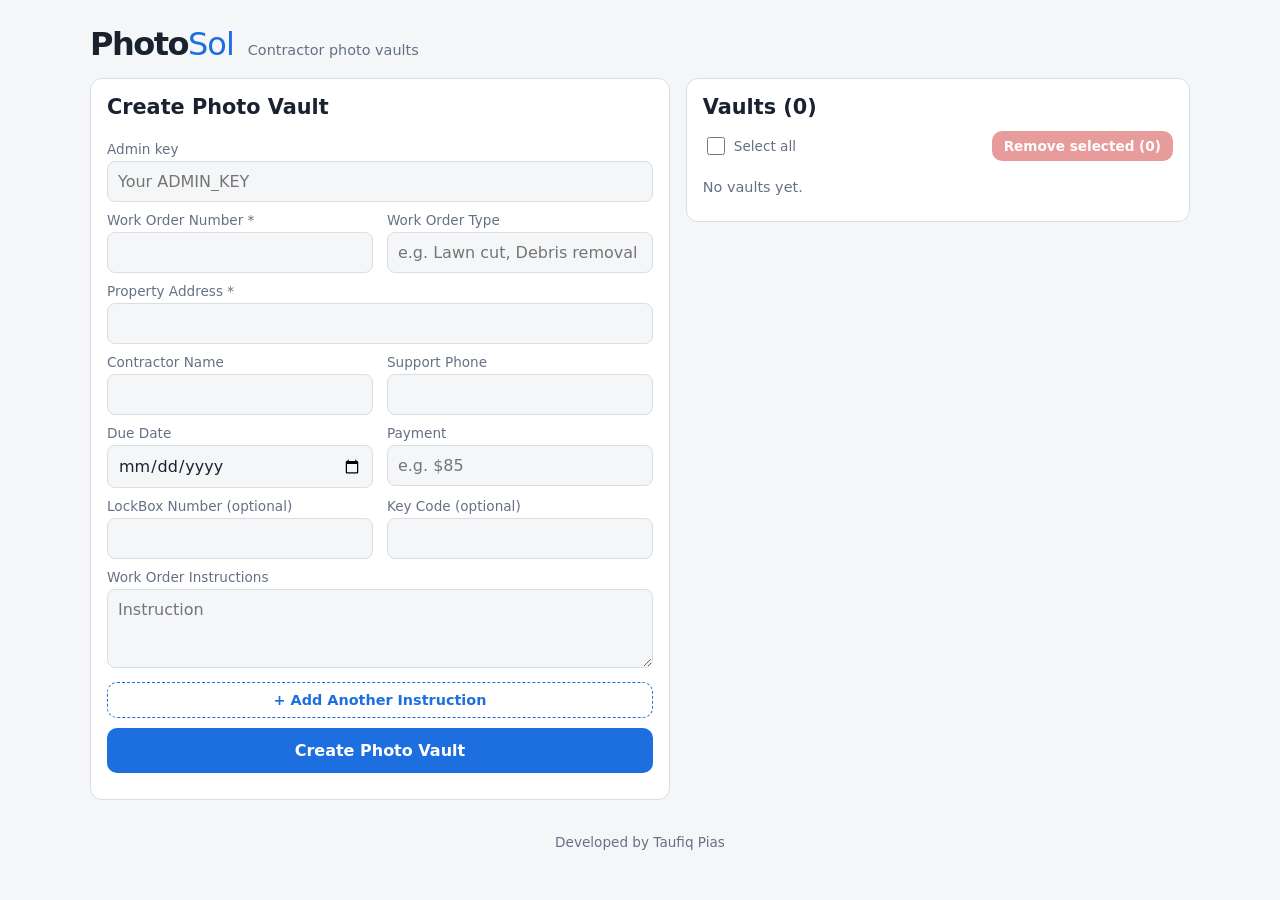
==== index.html @ 18f8510e "3 test" ====
<!DOCTYPE html><html lang="en"><head><meta charset="utf-8"><meta name="viewport" content="width=device-width,initial-scale=1">
<title>PhotoSol – Admin</title><link rel="stylesheet" href="style.css">
<style>
.wrap{max-width:1100px}
.top{display:flex;align-items:baseline;gap:14px;margin:4px 0 18px;flex-wrap:wrap}
.logo{font:800 2rem/1 system-ui,sans-serif;letter-spacing:-1.5px}.logo span{color:var(--pri);font-weight:300;letter-spacing:-1px}
.tag{color:var(--mut);font-size:.9rem}
.grid{display:grid;grid-template-columns:1fr;gap:16px}
@media(min-width:900px){.grid{grid-template-columns:minmax(0,1.15fr) minmax(0,1fr);align-items:start}#side{position:sticky;top:16px}body{padding:24px}}
.fg{display:grid;grid-template-columns:1fr;gap:0 14px}.full{grid-column:1/-1}
@media(min-width:600px){.fg{grid-template-columns:1fr 1fr}}
.ins{position:relative;margin-bottom:8px}.ins .x{position:absolute;right:6px;top:6px}
button.add{background:transparent;color:var(--pri);border:1px dashed var(--pri);padding:9px;font-size:.9rem}
button.ib{width:34px;height:34px;padding:0;margin:0;display:inline-flex;align-items:center;justify-content:center;background:transparent;color:var(--pri);border:1px solid var(--bd);border-radius:8px;flex:none}
button.ib:hover{background:var(--bg)}button.ib.dng{color:#d03a3a}button.ib svg{width:18px;height:18px}
.x{width:26px;height:26px}
input[type=checkbox]{width:18px;height:18px;padding:0;flex:none}
.tb{display:flex;align-items:center;gap:10px;margin-bottom:8px;font-size:.85rem;color:var(--mut)}.tb label{display:flex;align-items:center;gap:6px;margin:0;color:inherit}
.tb button{width:auto;margin:0 0 0 auto;padding:7px 12px;font-size:.85rem;background:#d03a3a}
.vr{display:flex;align-items:center;gap:8px;padding:8px 0;border-top:1px solid var(--bd)}
.vn{flex:1;min-width:0;white-space:nowrap;overflow:hidden;text-overflow:ellipsis;font-size:.92rem}
.empty{color:var(--mut);font-size:.9rem;padding:10px 0}
footer{text-align:center;color:var(--mut);font-size:.85rem;margin:20px 0 6px}
</style></head><body><div class="wrap">
<header class="top"><div class="logo">Photo<span>Sol</span></div><div class="tag">Contractor photo vaults</div></header>
<div class="grid">
<div class="card"><h1>Create Photo Vault</h1>
<div class="fg">
<div class="full"><label>Admin key</label><input id="key" type="password" placeholder="Your ADMIN_KEY"></div>
<div><label>Work Order Number *</label><input id="wo"></div>
<div><label>Work Order Type</label><input id="type" placeholder="e.g. Lawn cut, Debris removal"></div>
<div class="full"><label>Property Address *</label><input id="address"></div>
<div><label>Contractor Name</label><input id="contractor"></div>
<div><label>Support Phone</label><input id="phone" type="tel"></div>
<div><label>Due Date</label><input id="due" type="date"></div>
<div><label>Payment</label><input id="pay" placeholder="e.g. $85"></div>
<div><label>LockBox Number (optional)</label><input id="lock"></div>
<div><label>Key Code (optional)</label><input id="code"></div>
<div class="full"><label>Work Order Instructions</label><div id="ins"></div>
<button type="button" class="add" id="addins">+ Add Another Instruction</button></div>
</div>
<button id="go">Create Photo Vault</button><div class="msg" id="msg"></div></div>
<div class="card" id="side"><h1>Vaults (<span id="cnt">0</span>)</h1>
<div class="tb"><label><input type="checkbox" id="all"> Select all</label><button id="bulk" disabled>Remove selected (0)</button></div>
<div id="list"></div></div>
</div>
<footer>Developed by Taufiq Pias</footer></div>
<script src="config.js"></script><script>
const $=id=>document.getElementById(id),esc=s=>String(s).replace(/[&<>"]/g,c=>({'&':'&amp;','<':'&lt;','>':'&gt;','"':'&quot;'}[c]));
const S='fill="none" stroke="currentColor" stroke-width="2" stroke-linecap="round" stroke-linejoin="round" viewBox="0 0 24 24"';
const I={d:`<svg ${S}><path d="M3 7a2 2 0 0 1 2-2h4l2 2h8a2 2 0 0 1 2 2v8a2 2 0 0 1-2 2H5a2 2 0 0 1-2-2z"/></svg>`,
c:`<svg ${S}><rect x="9" y="9" width="12" height="12" rx="2"/><path d="M5 15H4a1 1 0 0 1-1-1V4a1 1 0 0 1 1-1h10a1 1 0 0 1 1 1v1"/></svg>`,
t:`<svg ${S}><path d="M3 6h18M8 6V4h8v2M6 6l1 14h10l1-14M10 10v6M14 10v6"/></svg>`,
x:`<svg ${S}><path d="M6 6l12 12M18 6L6 18"/></svg>`};
$('key').value=localStorage.pvKey||'';
let vaults=JSON.parse(localStorage.pvList||'[]'),sel=new Set();
function addIns(){const d=document.createElement('div');d.className='ins';
  d.innerHTML='<textarea rows="3" placeholder="Instruction"></textarea>'+($('ins').children.length?`<button type="button" class="ib x" title="Remove instruction">${I.x}</button>`:'');
  if(d.querySelector('.x'))d.querySelector('.x').onclick=()=>d.remove();$('ins').appendChild(d);}
addIns();$('addins').onclick=()=>{addIns();$('ins').lastChild.firstChild.focus();};
function save(){localStorage.pvList=JSON.stringify(vaults);}
function render(){
  $('list').innerHTML=vaults.length?vaults.map((v,i)=>`<div class="vr"><input type="checkbox" data-i="${i}" ${sel.has(v.link)?'checked':''}>
<div class="vn" title="${esc(v.name)}">${esc(v.name)}</div>
<button class="ib" title="Open Drive folder" onclick="window.open(vaults[${i}].drive)">${I.d}</button>
<button class="ib" title="Copy link" onclick="copyL(${i})">${I.c}</button>
<button class="ib dng" title="Remove from list" onclick="rm([${i}])">${I.t}</button></div>`).join(''):'<div class="empty">No vaults yet.</div>';
  $('cnt').textContent=vaults.length;$('bulk').disabled=!sel.size;$('bulk').textContent='Remove selected ('+sel.size+')';
  $('all').checked=vaults.length>0&&sel.size===vaults.length;}
$('list').onchange=e=>{const v=vaults[e.target.dataset.i];if(!v)return;e.target.checked?sel.add(v.link):sel.delete(v.link);render();};
$('all').onchange=e=>{sel=e.target.checked?new Set(vaults.map(v=>v.link)):new Set();render();};
$('bulk').onclick=()=>rm([...vaults.keys()].filter(i=>sel.has(vaults[i].link)));
function rm(ix){if(!ix.length||!confirm('Remove '+ix.length+' folder(s) from this list?\nThe Google Drive folders are NOT deleted.'))return;
  const gone=new Set(ix.map(i=>vaults[i].link));vaults=vaults.filter(v=>!gone.has(v.link));gone.forEach(l=>sel.delete(l));save();render();}
function copyL(i){navigator.clipboard.writeText(vaults[i].link);$('msg').textContent='Link copied.';}
$('go').onclick=async()=>{
  const parts=[...document.querySelectorAll('#ins textarea')].map(t=>t.value.trim()).filter(Boolean);
  const instr=parts.length>1?parts.map((t,i)=>(i+1)+'. '+t).join('\n\n'):(parts[0]||'');
  const o={wo:$('wo').value.trim(),type:$('type').value.trim(),contractor:$('contractor').value.trim(),phone:$('phone').value.trim(),address:$('address').value.trim(),due:$('due').value,lock:$('lock').value.trim(),code:$('code').value.trim(),instr,pay:$('pay').value.trim()};
  if(!o.wo||!o.address){$('msg').textContent='Work order number and address are required.';return;}
  localStorage.pvKey=$('key').value;$('go').disabled=true;$('msg').textContent='Creating…';
  try{const r=await(await fetch(API_URL,{method:'POST',body:JSON.stringify({action:'create',key:$('key').value,order:o})})).json();
    if(!r.ok)throw new Error(r.error);
    vaults.unshift({name:r.name,link:new URL('vault.html?id='+r.id,location.href).href,drive:r.url});
    save();render();$('msg').textContent='Vault created ✔';
  }catch(e){$('msg').textContent='Error: '+e.message;}
  $('go').disabled=false;};
render();
</script></body></html>
---- style.css ----
:root{--bg:#f4f6f8;--card:#fff;--tx:#1a2230;--mut:#667085;--pri:#1d6fe0;--ok:#118a4a;--bd:#d9dee5}
@media(prefers-color-scheme:dark){:root{--bg:#10151c;--card:#1a212b;--tx:#e8edf3;--mut:#93a0b1;--bd:#2c3644}}
*{box-sizing:border-box}body{margin:0;font-family:system-ui,sans-serif;background:var(--bg);color:var(--tx);padding:16px}
.wrap{max-width:640px;margin:0 auto}.card{background:var(--card);border:1px solid var(--bd);border-radius:12px;padding:16px;margin-bottom:14px}
h1{font-size:1.3rem;margin:0 0 12px}label{display:block;font-size:.85rem;color:var(--mut);margin:10px 0 4px}
input,textarea{width:100%;padding:10px;border:1px solid var(--bd);border-radius:8px;background:var(--bg);color:var(--tx);font:inherit}
button,.btn{display:block;width:100%;padding:13px;margin-top:10px;border:0;border-radius:10px;background:var(--pri);color:#fff;font:600 1rem system-ui;cursor:pointer;text-align:center}
button.sec{background:transparent;color:var(--pri);border:1px solid var(--pri)}button.ok{background:var(--ok)}button:disabled{opacity:.5}
.row{display:flex;gap:10px}.row>*{flex:1}.kv{display:flex;justify-content:space-between;gap:12px;padding:7px 0;border-bottom:1px solid var(--bd)}.kv span:first-child{color:var(--mut)}
details summary{cursor:pointer;font-weight:600}pre{white-space:pre-wrap;font:inherit;margin:8px 0 0}
.link{word-break:break-all;font-size:.85rem;color:var(--mut)}.bar{height:8px;background:var(--bd);border-radius:5px;overflow:hidden;margin-top:10px}.bar i{display:block;height:100%;width:0;background:var(--ok)}
.thumbs{display:grid;grid-template-columns:repeat(auto-fill,minmax(80px,1fr));gap:6px;margin-top:10px}.thumbs img{width:100%;aspect-ratio:1;object-fit:cover;border-radius:6px}
.msg{margin-top:10px;font-size:.9rem}
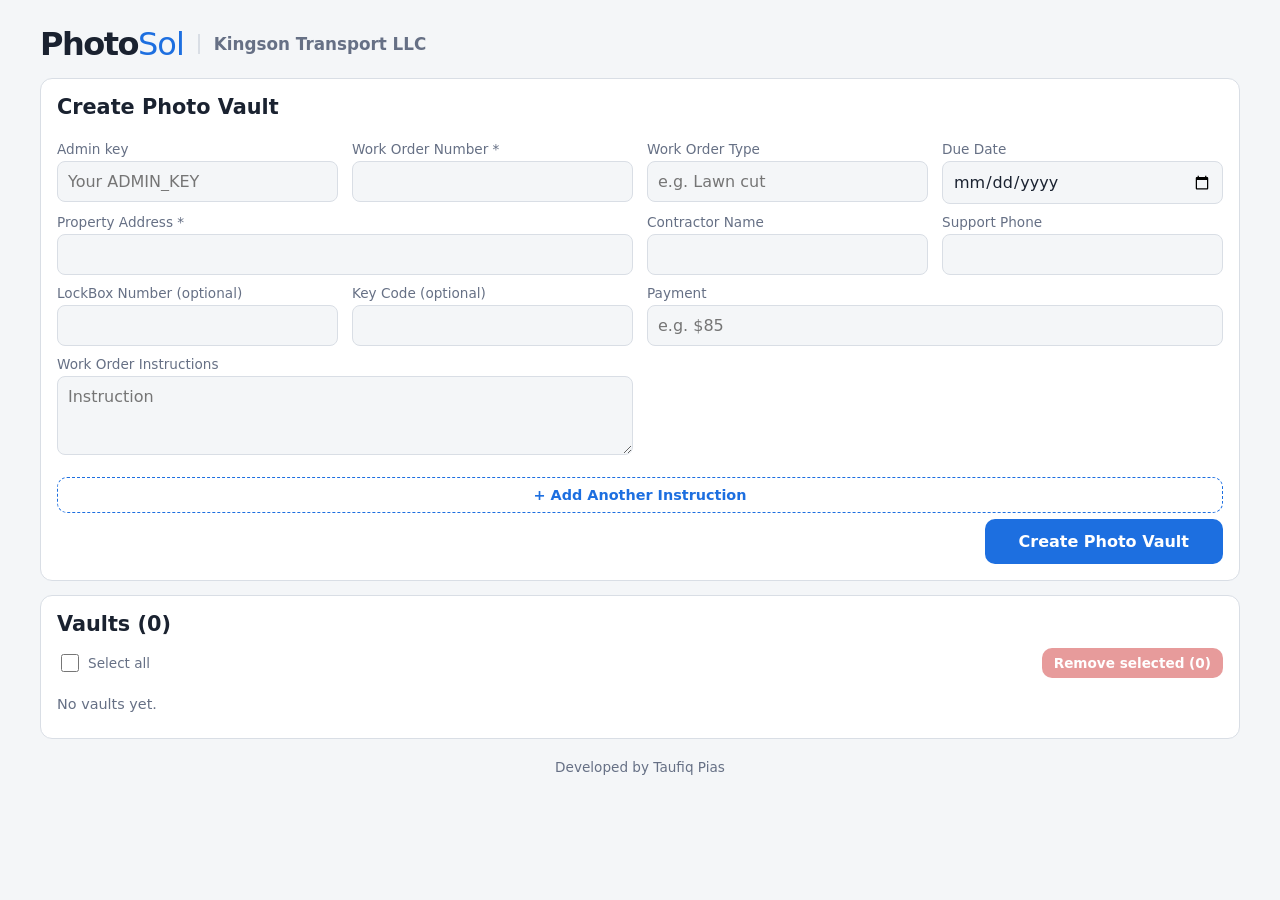
==== commit b8f784df: "4 Test" ====
--- a/index.html
+++ b/index.html
@@ -1,14 +1,18 @@
 <!DOCTYPE html><html lang="en"><head><meta charset="utf-8"><meta name="viewport" content="width=device-width,initial-scale=1">
 <title>PhotoSol – Admin</title><link rel="stylesheet" href="style.css">
 <style>
-.wrap{max-width:1100px}
-.top{display:flex;align-items:baseline;gap:14px;margin:4px 0 18px;flex-wrap:wrap}
+.wrap{max-width:1200px}
+.top{display:flex;align-items:center;gap:14px;margin:4px 0 18px;flex-wrap:wrap}
 .logo{font:800 2rem/1 system-ui,sans-serif;letter-spacing:-1.5px}.logo span{color:var(--pri);font-weight:300;letter-spacing:-1px}
-.tag{color:var(--mut);font-size:.9rem}
-.grid{display:grid;grid-template-columns:1fr;gap:16px}
-@media(min-width:900px){.grid{grid-template-columns:minmax(0,1.15fr) minmax(0,1fr);align-items:start}#side{position:sticky;top:16px}body{padding:24px}}
+.co{color:var(--mut);font-size:1.05rem;font-weight:600;border-left:2px solid var(--bd);padding-left:14px}
+@media(min-width:900px){body{padding:24px}}
 .fg{display:grid;grid-template-columns:1fr;gap:0 14px}.full{grid-column:1/-1}
-@media(min-width:600px){.fg{grid-template-columns:1fr 1fr}}
+@media(min-width:600px){.fg{grid-template-columns:repeat(2,1fr)}.s2{grid-column:span 2}}
+@media(min-width:1000px){.fg{grid-template-columns:repeat(4,1fr)}}
+#ins{display:grid;grid-template-columns:1fr;gap:0 14px}@media(min-width:900px){#ins{grid-template-columns:1fr 1fr}}
+.act{display:flex;gap:14px;align-items:center;justify-content:space-between;flex-direction:column;margin-top:6px}.act button,.act .msg{margin:0}
+@media(min-width:700px){.act{flex-direction:row}.act button{width:auto;padding:13px 34px}}
+#list{display:grid;grid-template-columns:1fr;column-gap:28px}@media(min-width:900px){#list{grid-template-columns:1fr 1fr}}
 .ins{position:relative;margin-bottom:8px}.ins .x{position:absolute;right:6px;top:6px}
 button.add{background:transparent;color:var(--pri);border:1px dashed var(--pri);padding:9px;font-size:.9rem}
 button.ib{width:34px;height:34px;padding:0;margin:0;display:inline-flex;align-items:center;justify-content:center;background:transparent;color:var(--pri);border:1px solid var(--bd);border-radius:8px;flex:none}
@@ -22,28 +26,25 @@
 .empty{color:var(--mut);font-size:.9rem;padding:10px 0}
 footer{text-align:center;color:var(--mut);font-size:.85rem;margin:20px 0 6px}
 </style></head><body><div class="wrap">
-<header class="top"><div class="logo">Photo<span>Sol</span></div><div class="tag">Contractor photo vaults</div></header>
-<div class="grid">
+<header class="top"><div class="logo">Photo<span>Sol</span></div><div class="co">Kingson Transport LLC</div></header>
 <div class="card"><h1>Create Photo Vault</h1>
 <div class="fg">
-<div class="full"><label>Admin key</label><input id="key" type="password" placeholder="Your ADMIN_KEY"></div>
+<div><label>Admin key</label><input id="key" type="password" placeholder="Your ADMIN_KEY"></div>
 <div><label>Work Order Number *</label><input id="wo"></div>
-<div><label>Work Order Type</label><input id="type" placeholder="e.g. Lawn cut, Debris removal"></div>
-<div class="full"><label>Property Address *</label><input id="address"></div>
+<div><label>Work Order Type</label><input id="type" placeholder="e.g. Lawn cut"></div>
+<div><label>Due Date</label><input id="due" type="date"></div>
+<div class="s2"><label>Property Address *</label><input id="address"></div>
 <div><label>Contractor Name</label><input id="contractor"></div>
 <div><label>Support Phone</label><input id="phone" type="tel"></div>
-<div><label>Due Date</label><input id="due" type="date"></div>
-<div><label>Payment</label><input id="pay" placeholder="e.g. $85"></div>
 <div><label>LockBox Number (optional)</label><input id="lock"></div>
 <div><label>Key Code (optional)</label><input id="code"></div>
-<div class="full"><label>Work Order Instructions</label><div id="ins"></div>
-<button type="button" class="add" id="addins">+ Add Another Instruction</button></div>
+<div class="s2"><label>Payment</label><input id="pay" placeholder="e.g. $85"></div>
+<div class="full"><label>Work Order Instructions</label><div id="ins"></div><button type="button" class="add" id="addins">+ Add Another Instruction</button></div>
 </div>
-<button id="go">Create Photo Vault</button><div class="msg" id="msg"></div></div>
+<div class="act"><div class="msg" id="msg"></div><button id="go">Create Photo Vault</button></div></div>
 <div class="card" id="side"><h1>Vaults (<span id="cnt">0</span>)</h1>
 <div class="tb"><label><input type="checkbox" id="all"> Select all</label><button id="bulk" disabled>Remove selected (0)</button></div>
 <div id="list"></div></div>
-</div>
 <footer>Developed by Taufiq Pias</footer></div>
 <script src="config.js"></script><script>
 const $=id=>document.getElementById(id),esc=s=>String(s).replace(/[&<>"]/g,c=>({'&':'&amp;','<':'&lt;','>':'&gt;','"':'&quot;'}[c]));
@@ -76,7 +77,7 @@
 $('go').onclick=async()=>{
   const parts=[...document.querySelectorAll('#ins textarea')].map(t=>t.value.trim()).filter(Boolean);
   const instr=parts.length>1?parts.map((t,i)=>(i+1)+'. '+t).join('\n\n'):(parts[0]||'');
-  const o={wo:$('wo').value.trim(),type:$('type').value.trim(),contractor:$('contractor').value.trim(),phone:$('phone').value.trim(),address:$('address').value.trim(),due:$('due').value,lock:$('lock').value.trim(),code:$('code').value.trim(),instr,pay:$('pay').value.trim()};
+  const o={wo:$('wo').value.trim(),type:$('type').value.trim(),contractor:$('contractor').value.trim(),phone:$('phone').value.trim(),address:$('address').value.trim(),due:$('due').value,lock:$('lock').value.trim(),code:$('code').value.trim(),instr,instrs:parts,pay:$('pay').value.trim()};
   if(!o.wo||!o.address){$('msg').textContent='Work order number and address are required.';return;}
   localStorage.pvKey=$('key').value;$('go').disabled=true;$('msg').textContent='Creating…';
   try{const r=await(await fetch(API_URL,{method:'POST',body:JSON.stringify({action:'create',key:$('key').value,order:o})})).json();
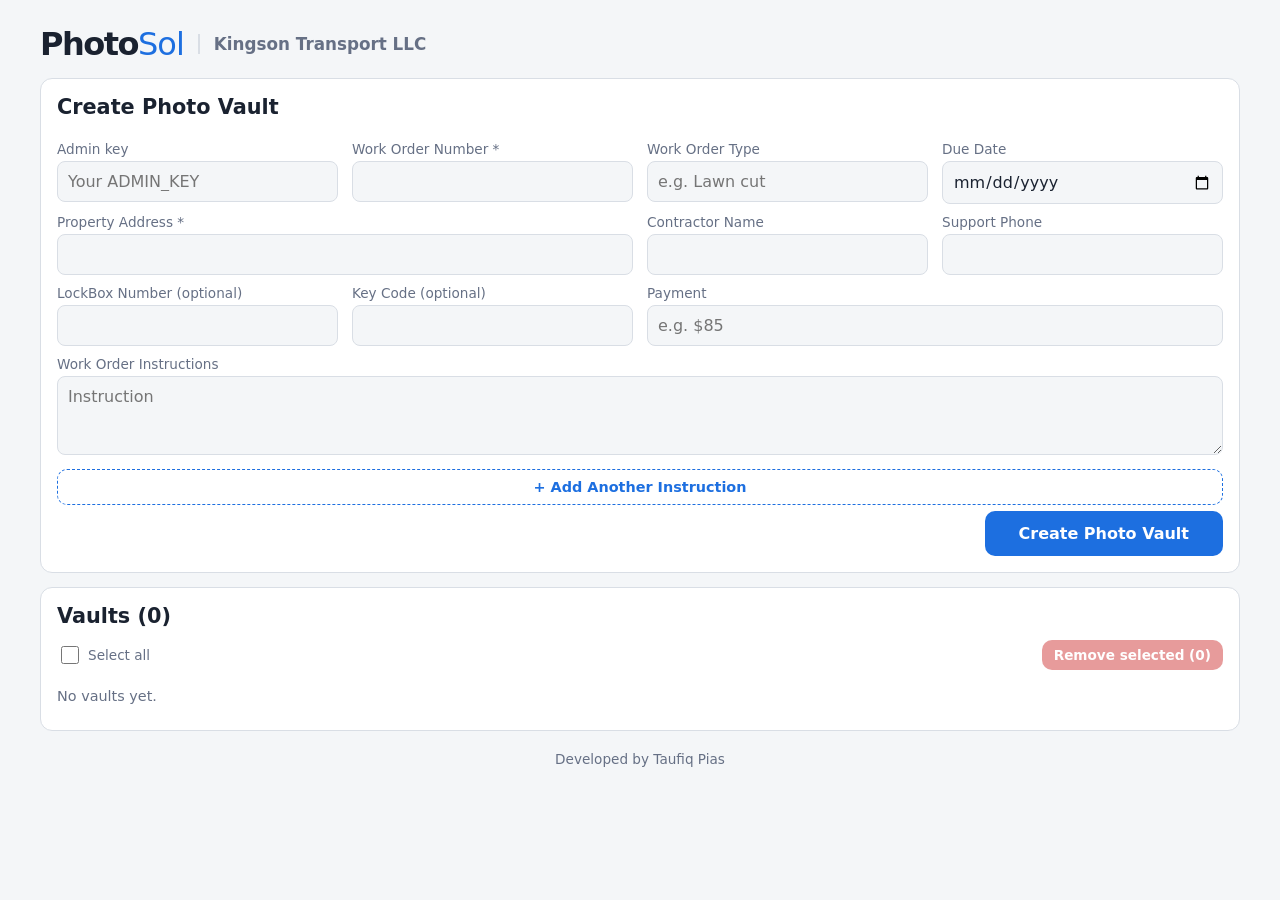
==== commit e9986df6: "5 test" ====
--- a/index.html
+++ b/index.html
@@ -9,10 +9,10 @@
 .fg{display:grid;grid-template-columns:1fr;gap:0 14px}.full{grid-column:1/-1}
 @media(min-width:600px){.fg{grid-template-columns:repeat(2,1fr)}.s2{grid-column:span 2}}
 @media(min-width:1000px){.fg{grid-template-columns:repeat(4,1fr)}}
-#ins{display:grid;grid-template-columns:1fr;gap:0 14px}@media(min-width:900px){#ins{grid-template-columns:1fr 1fr}}
+#ins,#ins textarea,#list,.vr{width:100%}.fg>div{min-width:0}
 .act{display:flex;gap:14px;align-items:center;justify-content:space-between;flex-direction:column;margin-top:6px}.act button,.act .msg{margin:0}
 @media(min-width:700px){.act{flex-direction:row}.act button{width:auto;padding:13px 34px}}
-#list{display:grid;grid-template-columns:1fr;column-gap:28px}@media(min-width:900px){#list{grid-template-columns:1fr 1fr}}
+
 .ins{position:relative;margin-bottom:8px}.ins .x{position:absolute;right:6px;top:6px}
 button.add{background:transparent;color:var(--pri);border:1px dashed var(--pri);padding:9px;font-size:.9rem}
 button.ib{width:34px;height:34px;padding:0;margin:0;display:inline-flex;align-items:center;justify-content:center;background:transparent;color:var(--pri);border:1px solid var(--bd);border-radius:8px;flex:none}
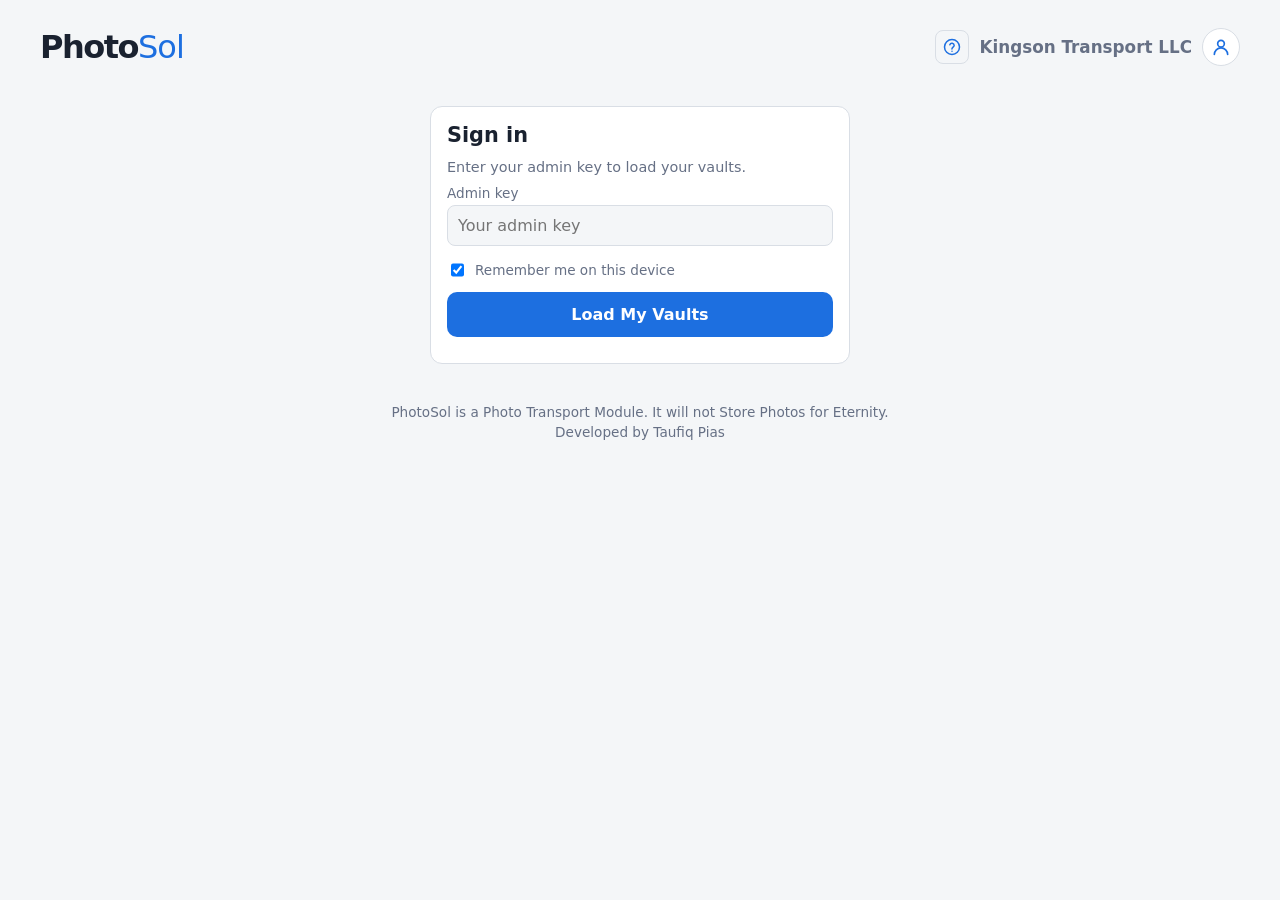
==== commit daa4aba1: "shared" ====
--- a/index.html
+++ b/index.html
@@ -1,90 +1,332 @@
 <!DOCTYPE html><html lang="en"><head><meta charset="utf-8"><meta name="viewport" content="width=device-width,initial-scale=1">
-<title>PhotoSol – Admin</title><link rel="stylesheet" href="style.css">
+<title>PhotoSol – Admin</title><link rel="icon" type="image/svg+xml" href="favicon.svg"><link rel="stylesheet" href="style.css">
 <style>
+[hidden]{display:none!important}
 .wrap{max-width:1200px}
-.top{display:flex;align-items:center;gap:14px;margin:4px 0 18px;flex-wrap:wrap}
+@media(min-width:900px){body{padding:24px}}
+.top{display:flex;align-items:center;gap:14px;margin:4px 0 18px}
 .logo{font:800 2rem/1 system-ui,sans-serif;letter-spacing:-1.5px}.logo span{color:var(--pri);font-weight:300;letter-spacing:-1px}
-.co{color:var(--mut);font-size:1.05rem;font-weight:600;border-left:2px solid var(--bd);padding-left:14px}
-@media(min-width:900px){body{padding:24px}}
+.who{margin-left:auto;display:flex;align-items:center;gap:10px}
+.co{color:var(--mut);font-size:1.05rem;font-weight:600;text-align:right}
+.av{width:38px;height:38px;border-radius:50%;background:var(--card);border:1px solid var(--bd);color:var(--pri);display:flex;align-items:center;justify-content:center;flex:none}
+.av svg{width:20px;height:20px}
+@media(max-width:560px){.co{font-size:.85rem}.logo{font-size:1.6rem}}
+
+.vh{display:flex;align-items:center;justify-content:space-between;gap:12px;flex-wrap:wrap;margin-bottom:12px}.vh h1{margin:0}
+button.cbtn{width:auto;margin:0;padding:10px 18px;font-size:.95rem}
+
 .fg{display:grid;grid-template-columns:1fr;gap:0 14px}.full{grid-column:1/-1}
 @media(min-width:600px){.fg{grid-template-columns:repeat(2,1fr)}.s2{grid-column:span 2}}
 @media(min-width:1000px){.fg{grid-template-columns:repeat(4,1fr)}}
-#ins,#ins textarea,#list,.vr{width:100%}.fg>div{min-width:0}
+.fg>div{min-width:0}#list,.vr,.insbox{width:100%}
 .act{display:flex;gap:14px;align-items:center;justify-content:space-between;flex-direction:column;margin-top:6px}.act button,.act .msg{margin:0}
 @media(min-width:700px){.act{flex-direction:row}.act button{width:auto;padding:13px 34px}}
 
-.ins{position:relative;margin-bottom:8px}.ins .x{position:absolute;right:6px;top:6px}
+.ins{position:relative;margin-bottom:8px}.ins textarea{width:100%}.ins button.x{position:absolute;right:6px;top:6px;width:26px;height:26px}
 button.add{background:transparent;color:var(--pri);border:1px dashed var(--pri);padding:9px;font-size:.9rem}
 button.ib{width:34px;height:34px;padding:0;margin:0;display:inline-flex;align-items:center;justify-content:center;background:transparent;color:var(--pri);border:1px solid var(--bd);border-radius:8px;flex:none}
 button.ib:hover{background:var(--bg)}button.ib.dng{color:#d03a3a}button.ib svg{width:18px;height:18px}
-.x{width:26px;height:26px}
 input[type=checkbox]{width:18px;height:18px;padding:0;flex:none}
 .tb{display:flex;align-items:center;gap:10px;margin-bottom:8px;font-size:.85rem;color:var(--mut)}.tb label{display:flex;align-items:center;gap:6px;margin:0;color:inherit}
 .tb button{width:auto;margin:0 0 0 auto;padding:7px 12px;font-size:.85rem;background:#d03a3a}
 .vr{display:flex;align-items:center;gap:8px;padding:8px 0;border-top:1px solid var(--bd)}
 .vn{flex:1;min-width:0;white-space:nowrap;overflow:hidden;text-overflow:ellipsis;font-size:.92rem}
-.empty{color:var(--mut);font-size:.9rem;padding:10px 0}
-footer{text-align:center;color:var(--mut);font-size:.85rem;margin:20px 0 6px}
+.empty{color:var(--mut);font-size:1.05rem;padding:36px 10px;text-align:center}.empty b{color:var(--pri)}
+footer{text-align:center;color:var(--mut);font-size:.85rem;margin:20px 0 6px}footer div+div{margin-top:4px}
+.mh h1{display:flex;align-items:center;gap:8px}
+.tools{display:flex;gap:10px;flex-wrap:wrap;margin-bottom:10px}.tools input{flex:1 1 220px;min-width:0}
+.tools select{flex:0 0 auto;padding:10px;border:1px solid var(--bd);border-radius:8px;background:var(--bg);color:var(--tx);font:inherit}
+.vm{flex:1;min-width:0}.vt{display:flex;align-items:center;gap:6px;min-width:0}.vt .vn{flex:0 1 auto}
+.vd{font-size:.78rem;color:var(--mut);margin-top:2px}
+.warn{position:relative;flex:none;display:inline-flex;color:#e8a100;cursor:help;outline:none}.warn svg{width:18px;height:18px}
+.warn[data-tip]::after{content:attr(data-tip);position:absolute;left:-6px;bottom:calc(100% + 6px);width:max-content;max-width:190px;background:#1a2230;color:#fff;padding:6px 10px;border-radius:6px;font-size:.78rem;line-height:1.3;opacity:0;pointer-events:none;transition:opacity .12s;z-index:20}
+.warn[data-tip]:hover::after,.warn[data-tip]:focus::after{opacity:1}
+.fg2{display:grid;grid-template-columns:1fr;gap:0 14px}.fg2>div{min-width:0}@media(min-width:600px){.fg2{grid-template-columns:repeat(2,1fr)}}
+#expBar{display:flex;align-items:center;gap:10px;background:#fff4d6;color:#6b4a00;border:1px solid #e8a100;border-radius:10px;padding:10px 14px;margin-bottom:14px;font-size:.92rem}
+#expBar svg{width:20px;height:20px;flex:none;color:#e8a100}#expBar button{width:auto;margin:0 0 0 auto;padding:6px 14px;font-size:.85rem;background:#e8a100;color:#1a1a1a;flex:none}
+@media(prefers-color-scheme:dark){#expBar{background:#3a2d08;color:#ffd98a}}
+.rm{display:flex;align-items:center;gap:8px;margin:12px 0 0;color:var(--mut);font-size:.85rem}.rm input{width:auto}
+#login{max-width:420px;margin:40px auto}#login .sub{margin:0 0 4px;color:var(--mut);font-size:.9rem}
+.exl{margin:10px 0 4px;padding:0;list-style:none}.exl li{display:flex;justify-content:space-between;gap:12px;padding:8px 0;border-top:1px solid var(--bd);font-size:.92rem}
+.exl .n{min-width:0;word-break:break-word}.exl .t{color:#d03a3a;font-weight:600;white-space:nowrap}
+
+/* modals */
+.ov{position:fixed;inset:0;background:rgba(0,0,0,.6);display:flex;justify-content:center;padding:20px 12px;overflow:auto;z-index:50}
+.modal{background:var(--card);border:1px solid var(--bd);border-radius:12px;padding:16px;width:100%;max-width:900px;margin:auto}
+.modal.sm{max-width:640px}
+.mh{display:flex;align-items:center;justify-content:space-between;gap:10px;margin-bottom:6px}.mh h1{margin:0}
+.sub{color:var(--mut);font-size:.88rem;margin:0 0 4px;word-break:break-word}
+
+#toast{position:fixed;left:50%;bottom:24px;transform:translateX(-50%);background:var(--ok);color:#fff;padding:10px 18px;border-radius:10px;font-size:.92rem;z-index:120;box-shadow:0 4px 18px rgba(0,0,0,.3)}
+
+/* tutorial */
+#tourBlock{position:fixed;inset:0;z-index:80}
+#tourHL{position:fixed;z-index:81;border-radius:10px;box-shadow:0 0 0 9999px rgba(0,0,0,.66);outline:2px solid var(--pri);pointer-events:none;transition:left .2s,top .2s,width .2s,height .2s}
+#tourPop{position:fixed;z-index:82;width:min(340px,calc(100vw - 24px));background:var(--card);color:var(--tx);border:1px solid var(--pri);border-radius:12px;padding:14px 16px;box-shadow:0 8px 30px rgba(0,0,0,.45)}
+#tourPop h2{font-size:1.05rem;margin:2px 0 6px}#tourPop p{margin:0 0 12px;font-size:.92rem;line-height:1.45}
+#tourPop .tn{font-size:.78rem;color:var(--mut)}
+#tourPop .tbar{display:flex;gap:8px;align-items:center}
+#tourPop button{width:auto;margin:0;padding:8px 16px;font-size:.9rem}
+#tourPop .tskip{margin-right:auto;background:transparent;color:var(--mut);padding:8px 4px}
+#tourPop .dots{display:flex;gap:4px;margin-bottom:8px}#tourPop .dots i{height:4px;flex:1;border-radius:2px;background:var(--bd)}#tourPop .dots i.on{background:var(--pri)}
 </style></head><body><div class="wrap">
-<header class="top"><div class="logo">Photo<span>Sol</span></div><div class="co">Kingson Transport LLC</div></header>
-<div class="card"><h1>Create Photo Vault</h1>
-<div class="fg">
-<div><label>Admin key</label><input id="key" type="password" placeholder="Your ADMIN_KEY"></div>
+
+<header class="top"><div class="logo">Photo<span>Sol</span></div>
+<div class="who"><button class="ib" id="help" title="How to use this app" aria-label="How to use this app"></button>
+<button class="ib" id="signout" title="Sign out" aria-label="Sign out" hidden></button><span class="co">Kingson Transport LLC</span><span class="av" id="avatar" title="Account"></span></div></header>
+
+<div class="card" id="login"><h1>Sign in</h1><p class="sub">Enter your admin key to load your vaults.</p>
+<label for="key">Admin key</label><input id="key" type="password" autocomplete="current-password" placeholder="Your admin key">
+<label class="rm"><input type="checkbox" id="remember" checked> Remember me on this device</label>
+<button id="unlock">Load My Vaults</button><div class="msg" id="lmsg"></div></div>
+<div id="app" hidden>
+<div id="expBar" hidden><span id="expIc"></span><span id="expTxt"></span><button id="expView">View</button></div>
+<div class="card" id="vaultCard"><div class="vh"><h1>Vaults (<span id="cnt">0</span>)</h1><button class="cbtn" id="openCreate">+ Create A Vault</button></div>
+<div class="tools" id="tools"><input id="q" type="search" placeholder="Search by work order, address or date…" autocomplete="off" aria-label="Search vaults"><select id="sort" aria-label="Sort vaults"><option value="new">Newest to oldest</option><option value="old">Oldest to newest</option></select></div>
+<div class="tb" id="tbar"><label><input type="checkbox" id="all"> Select all</label><button id="bulk" disabled>Delete selected (0)</button></div>
+<div id="list"></div></div>
+</div>
+<footer><div>PhotoSol is a Photo Transport Module. It will not Store Photos for Eternity.</div><div>Developed by Taufiq Pias</div></footer></div>
+
+<!-- Create modal -->
+<div class="ov" id="cm" hidden><div class="modal" role="dialog" aria-modal="true" aria-labelledby="cmt">
+<div class="mh"><h1 id="cmt">Create Photo Vault</h1><button class="ib" id="cmx" title="Close" aria-label="Close"></button></div>
+<div class="fg" id="fg">
 <div><label>Work Order Number *</label><input id="wo"></div>
 <div><label>Work Order Type</label><input id="type" placeholder="e.g. Lawn cut"></div>
-<div><label>Due Date</label><input id="due" type="date"></div>
+<div><label>Due Date</label><input id="due" inputmode="numeric" placeholder="mm/dd/yyyy" maxlength="10" autocomplete="off"></div>
+<div><label>Contractor Name</label><input id="contractor"></div>
 <div class="s2"><label>Property Address *</label><input id="address"></div>
-<div><label>Contractor Name</label><input id="contractor"></div>
-<div><label>Support Phone</label><input id="phone" type="tel"></div>
+<div><label>Support Phone</label><input id="phone" type="tel" placeholder="(000)-000-0000" maxlength="14"></div>
 <div><label>LockBox Number (optional)</label><input id="lock"></div>
 <div><label>Key Code (optional)</label><input id="code"></div>
 <div class="s2"><label>Payment</label><input id="pay" placeholder="e.g. $85"></div>
-<div class="full"><label>Work Order Instructions</label><div id="ins"></div><button type="button" class="add" id="addins">+ Add Another Instruction</button></div>
+<div class="full" id="insWrap"><label>Work Order Instructions</label><div class="insbox" id="ins"></div><button type="button" class="add" id="addins">+ Add Another Instruction</button></div>
 </div>
-<div class="act"><div class="msg" id="msg"></div><button id="go">Create Photo Vault</button></div></div>
-<div class="card" id="side"><h1>Vaults (<span id="cnt">0</span>)</h1>
-<div class="tb"><label><input type="checkbox" id="all"> Select all</label><button id="bulk" disabled>Remove selected (0)</button></div>
-<div id="list"></div></div>
-<footer>Developed by Taufiq Pias</footer></div>
+<div class="act"><div class="msg" id="msg"></div><button id="go">Create Photo Vault</button></div>
+</div></div>
+
+<!-- Edit modal -->
+<div class="ov" id="em" hidden><div class="modal sm" role="dialog" aria-modal="true" aria-labelledby="emt">
+<div class="mh"><h1 id="emt">Edit Vault</h1><button class="ib" id="emx" title="Close" aria-label="Close"></button></div>
+<p class="sub" id="emname"></p>
+<div class="fg2">
+<div><label>Due Date</label><input id="edue" inputmode="numeric" placeholder="mm/dd/yyyy" maxlength="10" autocomplete="off"></div>
+<div><label>Contractor Name</label><input id="econtractor"></div>
+<div><label>LockBox Number</label><input id="elock"></div>
+<div><label>Key Code</label><input id="ecode"></div>
+<div class="full"><label>Payment</label><input id="epay" placeholder="e.g. $85"></div>
+<div class="full"><label>Work Order Instructions</label><div class="insbox" id="eins"></div>
+<button type="button" class="add" id="eadd">+ Add Another Instruction</button></div>
+</div>
+<div class="act"><div class="msg" id="emsg"></div><button id="esave">Save Changes</button></div>
+</div></div>
+
+<!-- Expiry warning -->
+<div class="ov" id="xm" hidden><div class="modal sm" role="alertdialog" aria-modal="true" aria-labelledby="xmt">
+<div class="mh"><h1 id="xmt"></h1></div>
+<p style="margin:6px 0 0;line-height:1.5">The following vaults will be deleted within 3 days from both PhotoSol &amp; Google Drive. Please save the photos elsewhere or create a new vault. Once the Vault is deleted, we will not be held liable. PhotoSol is only a Photo transfer Module. Not a Storage Solution</p>
+<ul class="exl" id="xl"></ul>
+<button id="xok">I Understand</button>
+</div></div>
+
+<!-- Tutorial -->
+<div id="tour" hidden><div id="tourBlock"></div><div id="tourHL"></div>
+<div id="tourPop" role="dialog" aria-live="polite"><div class="dots" id="tpDots"></div><div class="tn" id="tpN"></div><h2 id="tpT"></h2><p id="tpB"></p>
+<div class="tbar"><button class="tskip" id="tpSkip">Skip</button><button class="sec" id="tpBack">Back</button><button id="tpNext">Next</button></div></div></div>
+<div id="toast" hidden></div>
+
 <script src="config.js"></script><script>
 const $=id=>document.getElementById(id),esc=s=>String(s).replace(/[&<>"]/g,c=>({'&':'&amp;','<':'&lt;','>':'&gt;','"':'&quot;'}[c]));
 const S='fill="none" stroke="currentColor" stroke-width="2" stroke-linecap="round" stroke-linejoin="round" viewBox="0 0 24 24"';
 const I={d:`<svg ${S}><path d="M3 7a2 2 0 0 1 2-2h4l2 2h8a2 2 0 0 1 2 2v8a2 2 0 0 1-2 2H5a2 2 0 0 1-2-2z"/></svg>`,
 c:`<svg ${S}><rect x="9" y="9" width="12" height="12" rx="2"/><path d="M5 15H4a1 1 0 0 1-1-1V4a1 1 0 0 1 1-1h10a1 1 0 0 1 1 1v1"/></svg>`,
 t:`<svg ${S}><path d="M3 6h18M8 6V4h8v2M6 6l1 14h10l1-14M10 10v6M14 10v6"/></svg>`,
-x:`<svg ${S}><path d="M6 6l12 12M18 6L6 18"/></svg>`};
-$('key').value=localStorage.pvKey||'';
-let vaults=JSON.parse(localStorage.pvList||'[]'),sel=new Set();
-function addIns(){const d=document.createElement('div');d.className='ins';
-  d.innerHTML='<textarea rows="3" placeholder="Instruction"></textarea>'+($('ins').children.length?`<button type="button" class="ib x" title="Remove instruction">${I.x}</button>`:'');
-  if(d.querySelector('.x'))d.querySelector('.x').onclick=()=>d.remove();$('ins').appendChild(d);}
-addIns();$('addins').onclick=()=>{addIns();$('ins').lastChild.firstChild.focus();};
-function save(){localStorage.pvList=JSON.stringify(vaults);}
+x:`<svg ${S}><path d="M6 6l12 12M18 6L6 18"/></svg>`,
+e:`<svg ${S}><path d="M12 20h9"/><path d="M16.5 3.5a2.1 2.1 0 0 1 3 3L7 19l-4 1 1-4z"/></svg>`,
+u:`<svg ${S}><circle cx="12" cy="8" r="4"/><path d="M4 21a8 8 0 0 1 16 0"/></svg>`,
+h:`<svg ${S}><circle cx="12" cy="12" r="10"/><path d="M9.1 9a3 3 0 0 1 5.8 1c0 2-3 2.5-3 4.5M12 17.5h.01"/></svg>`};
+I.w=`<svg ${S}><path d="M10.3 3.9L1.8 18a2 2 0 0 0 1.7 3h17a2 2 0 0 0 1.7-3L13.7 3.9a2 2 0 0 0-3.4 0z"/><path d="M12 9v4M12 17h.01"/></svg>`;
+$('help').innerHTML=I.h;$('signout').innerHTML=`<svg ${S}><path d="M9 21H5a2 2 0 0 1-2-2V5a2 2 0 0 1 2-2h4M16 17l5-5-5-5M21 12H9"/></svg>`;$('expIc').innerHTML=I.w;$('xmt').innerHTML='<span class="warn" style="cursor:default">'+I.w+'</span> Vaults Expiring Soon';$('avatar').innerHTML=I.u;$('cmx').innerHTML=I.x;$('emx').innerHTML=I.x;
+
+localStorage.removeItem('pvList'); // the list now comes from the server
+let KEY=localStorage.pvKey||sessionStorage.pvKey||'',USER='',vaults=[],sel=new Set(),editIdx=-1;
+const vid=v=>new URL(v.link).searchParams.get('id');
+let tt;function toast(m){const t=$('toast');t.textContent=m;t.hidden=false;clearTimeout(tt);tt=setTimeout(()=>t.hidden=true,2400);}
+
+/* ---------- formatting ---------- */
+function fmtPhone(v){let d=String(v).replace(/\D/g,'');if(d.length>10&&d[0]==='1')d=d.slice(1);d=d.slice(0,10);
+  return !d?'':d.length<=3?'('+d:d.length<=6?'('+d.slice(0,3)+')-'+d.slice(3):'('+d.slice(0,3)+')-'+d.slice(3,6)+'-'+d.slice(6);}
+function fmtDate(v){const d=String(v).replace(/\D/g,'').slice(0,8);
+  return d.length<=2?d:d.length<=4?d.slice(0,2)+'/'+d.slice(2):d.slice(0,2)+'/'+d.slice(2,4)+'/'+d.slice(4);}
+function validDate(s){const m=s.match(/^(\d\d)\/(\d\d)\/(\d{4})$/);if(!m)return false;const d=new Date(+m[3],m[1]-1,+m[2]);return d.getMonth()==m[1]-1&&d.getDate()==+m[2];}
+$('phone').oninput=e=>{e.target.value=fmtPhone(e.target.value);};
+$('due').oninput=e=>{e.target.value=fmtDate(e.target.value);};
+
+/* ---------- modals ---------- */
+const lock=()=>{document.body.style.overflow=(!$('cm').hidden||!$('em').hidden||!$('xm').hidden)?'hidden':'';};
+const openM=id=>{$(id).hidden=false;lock();};
+const closeM=id=>{$(id).hidden=true;lock();};
+['cm','em','xm'].forEach(id=>$(id).addEventListener('mousedown',e=>{if(e.target===$(id)&&!tourOpen)closeM(id);}));
+$('cmx').onclick=()=>closeM('cm');$('emx').onclick=()=>closeM('em');
+document.addEventListener('keydown',e=>{if(e.key!=='Escape')return;if(tourOpen)endTour();else{closeM('cm');closeM('em');closeM('xm');}});
+$('openCreate').onclick=()=>{$('msg').textContent='';openM('cm');};
+
+/* ---------- instruction boxes ---------- */
+function addIns(box,val){const d=document.createElement('div');d.className='ins';
+  const ta=document.createElement('textarea');ta.rows=3;ta.placeholder='Instruction';ta.value=val||'';d.appendChild(ta);
+  if(box.children.length){const b=document.createElement('button');b.type='button';b.className='ib x';b.title='Remove instruction';b.innerHTML=I.x;b.onclick=()=>d.remove();d.appendChild(b);}
+  box.appendChild(d);return ta;}
+const getParts=box=>[...box.querySelectorAll('textarea')].map(t=>t.value.trim()).filter(Boolean);
+const joinIns=p=>p.length>1?p.map((t,i)=>(i+1)+'. '+t).join('\n\n'):(p[0]||'');
+addIns($('ins'));$('addins').onclick=()=>addIns($('ins')).focus();$('eadd').onclick=()=>addIns($('eins')).focus();
+
+/* ---------- vault list ---------- */
+const DAY=864e5,LIFE=30*DAY,WARN=3*DAY;
+const p2=n=>String(n).padStart(2,'0');
+const fmtC=t=>{if(!t)return'Unknown';const d=new Date(t);return p2(d.getMonth()+1)+'/'+p2(d.getDate())+'/'+d.getFullYear();};
+const left=v=>v.created?v.created+LIFE-Date.now():Infinity;   // ms until auto-delete
+const NOREC='No record found. Vault might have expired. Please check your Google Drive Trash Folder if the vault had been created within 60 days.';
+let q='',sortBy='new';
+function shown(){const s=q.trim().toLowerCase();
+  return vaults.map((v,i)=>({v,i})).filter(x=>!s||(x.v.name+' '+fmtC(x.v.created)).toLowerCase().includes(s))
+    .sort((a,b)=>sortBy==='new'?(b.v.created||0)-(a.v.created||0):(a.v.created||0)-(b.v.created||0));}
 function render(){
-  $('list').innerHTML=vaults.length?vaults.map((v,i)=>`<div class="vr"><input type="checkbox" data-i="${i}" ${sel.has(v.link)?'checked':''}>
-<div class="vn" title="${esc(v.name)}">${esc(v.name)}</div>
-<button class="ib" title="Open Drive folder" onclick="window.open(vaults[${i}].drive)">${I.d}</button>
-<button class="ib" title="Copy link" onclick="copyL(${i})">${I.c}</button>
-<button class="ib dng" title="Remove from list" onclick="rm([${i}])">${I.t}</button></div>`).join(''):'<div class="empty">No vaults yet.</div>';
-  $('cnt').textContent=vaults.length;$('bulk').disabled=!sel.size;$('bulk').textContent='Remove selected ('+sel.size+')';
-  $('all').checked=vaults.length>0&&sel.size===vaults.length;}
+  const view=shown(),vs=view.filter(x=>sel.has(x.v.link));
+  $('list').innerHTML=!vaults.length?'<div class="empty">Please <b>CREATE A VAULT</b> to start</div>':!view.length?`<div class="empty">${NOREC}</div>`:
+  view.map(({v,i})=>`<div class="vr"><input type="checkbox" data-i="${i}" ${sel.has(v.link)?'checked':''}>
+<div class="vm"><div class="vt"><div class="vn" title="${esc(v.name)}">${esc(v.name)}</div><span class="warn" tabindex="0" data-tip="This VAULT will expire after 30 Days" aria-label="This VAULT will expire after 30 Days">${I.w}</span></div><div class="vd">Created: ${fmtC(v.created)}</div></div>
+<button class="ib ed" title="Edit vault" onclick="openEdit(${i})">${I.e}</button>
+<button class="ib dr" title="Open Google Drive folder" onclick="window.open(vaults[${i}].drive)">${I.d}</button>
+<button class="ib cp" title="Copy link" onclick="copyL(${i})">${I.c}</button>
+<button class="ib dng" title="Delete vault" onclick="rm([${i}])">${I.t}</button></div>`).join('');
+  $('tbar').hidden=!vaults.length;$('tools').hidden=!vaults.length;
+  $('cnt').textContent=vaults.length;$('bulk').disabled=!vs.length;$('bulk').textContent='Delete selected ('+vs.length+')';
+  $('all').checked=view.length>0&&vs.length===view.length;expBar();}
+$('q').oninput=e=>{q=e.target.value;render();};
+$('sort').onchange=e=>{sortBy=e.target.value;render();};
 $('list').onchange=e=>{const v=vaults[e.target.dataset.i];if(!v)return;e.target.checked?sel.add(v.link):sel.delete(v.link);render();};
-$('all').onchange=e=>{sel=e.target.checked?new Set(vaults.map(v=>v.link)):new Set();render();};
-$('bulk').onclick=()=>rm([...vaults.keys()].filter(i=>sel.has(vaults[i].link)));
-function rm(ix){if(!ix.length||!confirm('Remove '+ix.length+' folder(s) from this list?\nThe Google Drive folders are NOT deleted.'))return;
-  const gone=new Set(ix.map(i=>vaults[i].link));vaults=vaults.filter(v=>!gone.has(v.link));gone.forEach(l=>sel.delete(l));save();render();}
-function copyL(i){navigator.clipboard.writeText(vaults[i].link);$('msg').textContent='Link copied.';}
+$('all').onchange=e=>{shown().forEach(x=>e.target.checked?sel.add(x.v.link):sel.delete(x.v.link));render();};
+$('bulk').onclick=()=>rm(shown().filter(x=>sel.has(x.v.link)).map(x=>x.i));
+async function rm(ix){if(!ix.length||!confirm('Delete '+ix.length+' vault(s)?\nThe folders move to your Google Drive Trash and the contractor links stop working.'))return;
+  const gone=new Set();
+  await Promise.all(ix.map(async i=>{const v=vaults[i];try{await api({action:'delete',id:vid(v)});gone.add(v.link);}
+    catch(e){if(/expired|Invalid vault/i.test(e.message))gone.add(v.link);else toast('Could not delete '+v.name);}}));
+  vaults=vaults.filter(v=>!gone.has(v.link));gone.forEach(l=>sel.delete(l));render();if(gone.size)toast(gone.size+' vault(s) deleted ✔');}
+function copyL(i){navigator.clipboard.writeText(vaults[i].link).then(()=>toast('Link copied ✔'),()=>toast('Could not copy the link.'));}
+
+/* ---------- expiry (30 days) ---------- */
+function purge(){const keep=vaults.filter(v=>left(v)>0);if(keep.length===vaults.length)return false;
+  vaults.filter(v=>left(v)<=0).forEach(v=>sel.delete(v.link));vaults=keep;return true;}
+const expiring=()=>vaults.filter(v=>left(v)>0&&left(v)<=WARN).sort((a,b)=>left(a)-left(b));
+function fmtLeft(ms){const m=Math.max(1,Math.ceil(ms/6e4)),d=Math.floor(m/1440),h=Math.floor(m%1440/60),mi=m%60,pl=(n,w)=>n+' '+w+(n===1?'':'s');
+  return d?pl(d,'day')+' '+pl(h,'hr'):h?pl(h,'hr')+' '+pl(mi,'min'):pl(mi,'min');}
+function expBar(){const l=expiring();$('expBar').hidden=!l.length;
+  $('expTxt').textContent=l.length+(l.length===1?' vault is':' vaults are')+' going to be deleted within 3 days.';}
+function showExp(){const l=expiring();if(!l.length)return;
+  $('xl').innerHTML=l.map(v=>`<li><span class="n">${esc(v.name)}</span><span class="t">${fmtLeft(left(v))} left</span></li>`).join('');openM('xm');}
+$('expView').onclick=showExp;$('xok').onclick=()=>closeM('xm');
+/* ---------- sign in / server calls ---------- */
+async function api(b){
+  const r=await(await fetch(API_URL,{method:'POST',body:JSON.stringify(Object.assign({key:KEY},b))})).json();
+  if(!r.ok){const m=String(r.error||'Request failed').replace(/^Error:\s*/,'');
+    if(/Wrong admin key/i.test(m)&&!$('app').hidden)signOut('Your admin key is no longer valid. Please sign in again.');throw new Error(m);}
+  return r;}
+const mkV=x=>({id:x.id,name:x.name,drive:x.url,created:x.created,link:new URL('vault.html?id='+x.id,location.href).href});
+async function signIn(key,remember,fromSaved){
+  KEY=String(key||'').trim();$('lmsg').textContent='';if(!KEY){$('lmsg').textContent='Enter your admin key.';return;}
+  $('unlock').disabled=true;$('unlock').textContent='Loading…';
+  try{const r=await api({action:'list'});USER=r.user;vaults=r.vaults.map(mkV);sel=new Set();
+    localStorage.removeItem('pvKey');sessionStorage.removeItem('pvKey');(remember?localStorage:sessionStorage).pvKey=KEY;
+    $('login').hidden=true;$('app').hidden=false;$('signout').hidden=false;$('signout').title='Sign out ('+USER+')';$('avatar').title=USER;$('key').value='';
+    purge();render();showExp();   // pop-up on every sign-in if a vault expires within 3 days
+    if(!localStorage.pvTour)setTimeout(startTour,400);
+  }catch(e){$('lmsg').textContent=(fromSaved&&!/Wrong admin key/i.test(e.message)?'Could not load your vaults: ':'')+e.message;KEY='';
+    if(fromSaved&&/Wrong admin key/i.test(e.message)){localStorage.removeItem('pvKey');sessionStorage.removeItem('pvKey');}}
+  $('unlock').disabled=false;$('unlock').textContent='Load My Vaults';}
+function signOut(m){KEY='';USER='';vaults=[];sel=new Set();q='';$('q').value='';localStorage.removeItem('pvKey');sessionStorage.removeItem('pvKey');
+  $('app').hidden=true;$('signout').hidden=true;$('avatar').title='Account';$('login').hidden=false;$('key').value='';$('lmsg').textContent=m||'';
+  ['cm','em','xm'].forEach(closeM);}
+$('unlock').onclick=()=>signIn($('key').value,$('remember').checked);
+$('key').onkeydown=e=>{if(e.key==='Enter')$('unlock').onclick();};
+$('signout').onclick=()=>signOut('');
+
+/* ---------- create ---------- */
 $('go').onclick=async()=>{
-  const parts=[...document.querySelectorAll('#ins textarea')].map(t=>t.value.trim()).filter(Boolean);
-  const instr=parts.length>1?parts.map((t,i)=>(i+1)+'. '+t).join('\n\n'):(parts[0]||'');
-  const o={wo:$('wo').value.trim(),type:$('type').value.trim(),contractor:$('contractor').value.trim(),phone:$('phone').value.trim(),address:$('address').value.trim(),due:$('due').value,lock:$('lock').value.trim(),code:$('code').value.trim(),instr,instrs:parts,pay:$('pay').value.trim()};
+  const parts=getParts($('ins'));
+  const o={wo:$('wo').value.trim(),type:$('type').value.trim(),contractor:$('contractor').value.trim(),phone:fmtPhone($('phone').value),address:$('address').value.trim(),due:$('due').value.trim(),lock:$('lock').value.trim(),code:$('code').value.trim(),instr:joinIns(parts),instrs:parts,pay:$('pay').value.trim()};
   if(!o.wo||!o.address){$('msg').textContent='Work order number and address are required.';return;}
-  localStorage.pvKey=$('key').value;$('go').disabled=true;$('msg').textContent='Creating…';
-  try{const r=await(await fetch(API_URL,{method:'POST',body:JSON.stringify({action:'create',key:$('key').value,order:o})})).json();
-    if(!r.ok)throw new Error(r.error);
-    vaults.unshift({name:r.name,link:new URL('vault.html?id='+r.id,location.href).href,drive:r.url});
-    save();render();$('msg').textContent='Vault created ✔';
+  if(o.due&&!validDate(o.due)){$('msg').textContent='Enter the due date as mm/dd/yyyy.';return;}
+  $('go').disabled=true;$('msg').textContent='Creating…';
+  try{const r=await api({action:'create',order:o});
+    vaults.unshift(mkV({id:r.id,name:r.name,url:r.url,created:r.created||Date.now()}));
+    render();
+    ['wo','type','due','address','contractor','phone','lock','code','pay'].forEach(k=>$(k).value='');
+    $('ins').innerHTML='';addIns($('ins'));$('msg').textContent='';closeM('cm');toast('Vault created ✔');
   }catch(e){$('msg').textContent='Error: '+e.message;}
   $('go').disabled=false;};
+
+/* ---------- edit vault ---------- */
+const EF={due:'edue',contractor:'econtractor',lock:'elock',code:'ecode',pay:'epay'};
+$('edue').oninput=e=>{e.target.value=fmtDate(e.target.value);};
+async function openEdit(i){
+  editIdx=i;const v=vaults[i];$('emname').textContent=v.name;
+  Object.values(EF).forEach(id=>$(id).value='');
+  $('eins').innerHTML='';addIns($('eins'));$('emsg').textContent='Loading…';$('esave').disabled=true;openM('em');
+  try{const r=await(await fetch(API_URL+'?id='+encodeURIComponent(vid(v)))).json();if(!r.ok)throw new Error(r.error);
+    const o=r.order;Object.entries(EF).forEach(([k,id])=>$(id).value=o[k]||'');
+    let ins=Array.isArray(o.instrs)&&o.instrs.length?o.instrs:(o.instr?[o.instr]:[]);
+    if(ins.length===1&&/\n\n(?=\d+\. )/.test(ins[0]))ins=ins[0].split(/\n\n(?=\d+\. )/).map(t=>t.replace(/^\d+\.\s/,''));
+    $('eins').innerHTML='';(ins.length?ins:['']).forEach(t=>addIns($('eins'),t));
+    $('emsg').textContent='';$('esave').disabled=false;
+  }catch(e){$('emsg').textContent='Could not load this vault: '+e.message;}}
+$('esave').onclick=async()=>{
+  const parts=getParts($('eins')),fields={};Object.entries(EF).forEach(([k,id])=>fields[k]=$(id).value.trim());
+  if(fields.due&&!validDate(fields.due)){$('emsg').textContent='Enter the due date as mm/dd/yyyy.';return;}
+  $('esave').disabled=true;$('emsg').textContent='Saving…';
+  try{await api({action:'update',id:vid(vaults[editIdx]),fields,instrs:parts,instr:joinIns(parts)});
+    $('emsg').textContent='';closeM('em');toast('Vault updated ✔');
+  }catch(e){$('emsg').textContent='Error: '+e.message;}
+  $('esave').disabled=false;};
+
+/* ---------- tutorial ---------- */
+const STEPS=[
+{t:'Welcome to PhotoSol',b:'This short tour shows how to create a photo vault, share it with a contractor and manage it. Use Next to continue, or Skip to leave at any time.'},
+{el:'#openCreate',t:'Start a new vault',b:'Each work order gets its own vault. Click "+ Create A Vault" to open the form.'},
+{el:'#fg',modal:1,t:'Fill in the order details',b:'Enter the Work Order Number and the Property Address (those two are required). Everything else is optional. Dates use mm/dd/yyyy and phone numbers format themselves as (000)-000-0000.'},
+{el:'#insWrap',modal:1,t:'Add instructions',b:'Type the work order instructions the contractor must follow. Use "+ Add Another Instruction" to add more; they are numbered automatically.'},
+{el:'#go',modal:1,t:'Create the vault',b:'Click "Create Photo Vault". A folder is created in Google Drive and the vault appears in your list.'},
+{el:'#vaultCard',t:'Your vaults',b:'All your vaults are listed here with their created date. Tick the boxes to select several and delete them at once. The list loads from the server with your admin key, so you see the same vaults on any device. Vaults are deleted automatically 30 days after creation.'},
+{el:'#tools',row:1,t:'Search and sort',b:'Type to search instantly by work order, address or date. Use the menu to sort by created date, newest or oldest first.'},
+{el:'#list .ed',row:1,t:'Edit a vault',b:'Click the pencil to change the due date, contractor, lockbox, key code, payment or instructions. The contractor sees the changes the next time they open their link.'},
+{el:'#list .dr',row:1,t:'Open Google Drive',b:'Opens the vault\'s folder in Google Drive, where all uploaded photos are saved.'},
+{el:'#list .cp',row:1,t:'Copy the vault link',b:'Copy the link and send it to the contractor by text or email. It is all they need.'},
+{el:'#list .dng',row:1,t:'Delete a vault',b:'Moves the vault folder to your Google Drive Trash and stops the contractor link from working. You can restore it from the Trash.'},
+{t:'What the contractor does',b:'They open the link, review the order, then take photos with the camera or upload from their gallery (location is required for camera photos). After uploading, they tap Submit Order, and you get an email: "Order is complete".'},
+{el:'#help',t:'You\'re all set',b:'Tap this ? button any time to replay the tour.'}];
+let TS=[],ti=0,tourOpen=false;
+function startTour(){if($('app').hidden){toast('Sign in first.');return;}TS=STEPS.filter(s=>!s.row||vaults.length);ti=0;tourOpen=true;$('tour').hidden=false;showStep();}
+function endTour(){tourOpen=false;$('tour').hidden=true;closeM('cm');localStorage.pvTour='1';}
+function showStep(){const s=TS[ti];
+  if(s.modal){if($('cm').hidden)openM('cm');}else if(!$('cm').hidden)closeM('cm');
+  $('tpN').textContent='Step '+(ti+1)+' of '+TS.length;$('tpT').textContent=s.t;$('tpB').textContent=s.b;
+  $('tpDots').innerHTML=TS.map((_,i)=>`<i class="${i<=ti?'on':''}"></i>`).join('');
+  $('tpBack').hidden=ti===0;$('tpNext').textContent=ti===TS.length-1?'Done':'Next';
+  const el=s.el&&document.querySelector(s.el);if(el)el.scrollIntoView({block:'center'});
+  place();setTimeout(place,80);}
+function place(){if(!tourOpen)return;const s=TS[ti],el=s.el&&document.querySelector(s.el),hl=$('tourHL'),p=$('tourPop');
+  const pw=p.offsetWidth,ph=p.offsetHeight,vw=innerWidth,vh=innerHeight;
+  if(!el){Object.assign(hl.style,{left:vw/2+'px',top:vh/2+'px',width:'0px',height:'0px'});p.style.left=Math.max(12,(vw-pw)/2)+'px';p.style.top=Math.max(12,(vh-ph)/2)+'px';return;}
+  const r=el.getBoundingClientRect(),g=6;
+  Object.assign(hl.style,{left:r.left-g+'px',top:r.top-g+'px',width:r.width+2*g+'px',height:r.height+2*g+'px'});
+  let top=r.bottom+g+12;if(top+ph>vh-12){top=r.top-g-12-ph;if(top<12)top=vh-ph-12;}
+  p.style.top=Math.max(12,top)+'px';p.style.left=Math.min(Math.max(12,r.left),vw-pw-12)+'px';}
+addEventListener('resize',place);addEventListener('scroll',place,true);
+$('tpNext').onclick=()=>{ti<TS.length-1?(ti++,showStep()):endTour();};
+$('tpBack').onclick=()=>{if(ti>0){ti--;showStep();}};
+$('tpSkip').onclick=endTour;$('help').onclick=startTour;
+
 render();
+if(KEY)signIn(KEY,!!localStorage.pvKey,true);
+setInterval(()=>{if(purge())render();else expBar();},60000);
 </script></body></html>
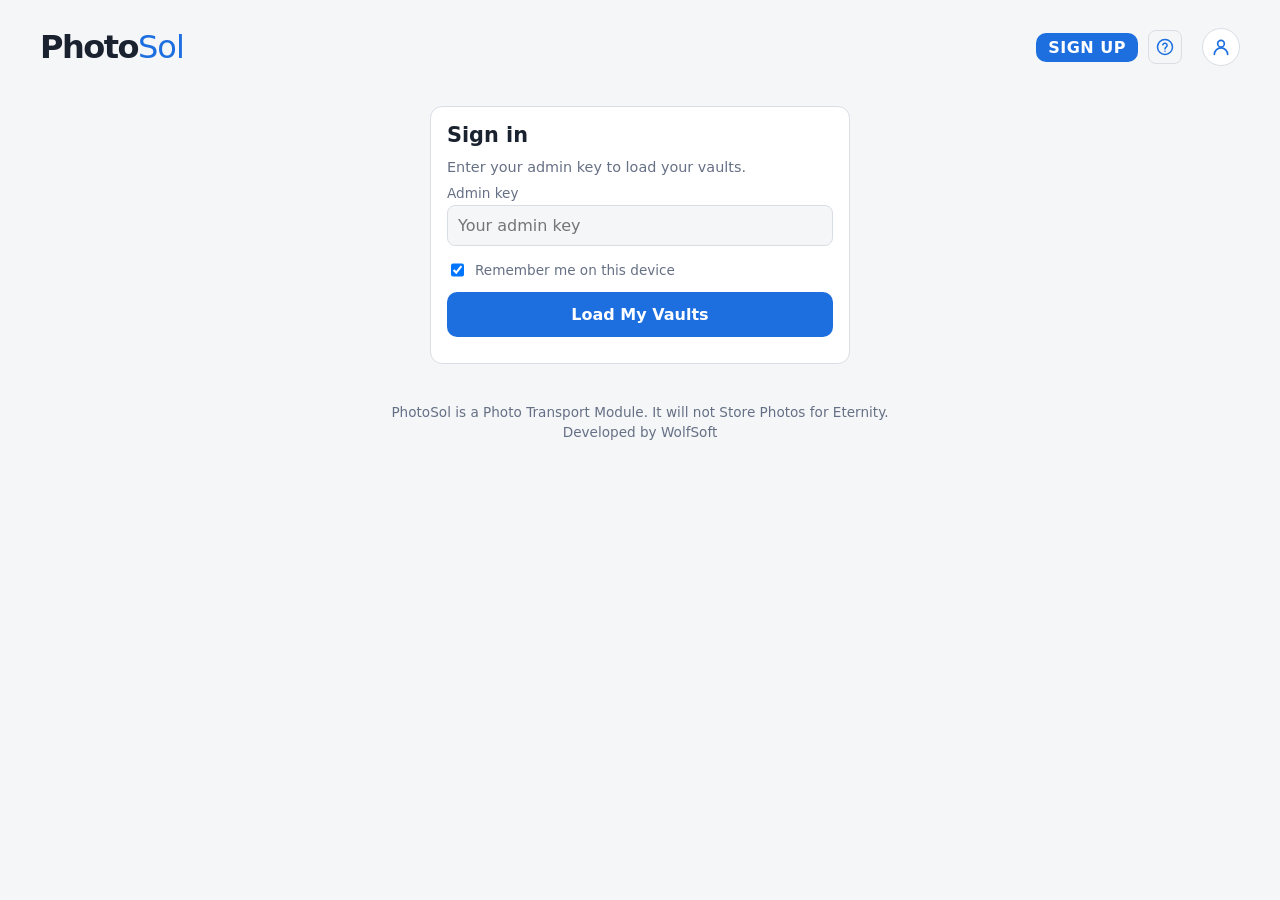
==== commit dac4be77: "Sign up added" ====
--- a/index.html
+++ b/index.html
@@ -1,332 +1,1820 @@
-<!DOCTYPE html><html lang="en"><head><meta charset="utf-8"><meta name="viewport" content="width=device-width,initial-scale=1">
-<title>PhotoSol – Admin</title><link rel="icon" type="image/svg+xml" href="favicon.svg"><link rel="stylesheet" href="style.css">
-<style>
-[hidden]{display:none!important}
-.wrap{max-width:1200px}
-@media(min-width:900px){body{padding:24px}}
-.top{display:flex;align-items:center;gap:14px;margin:4px 0 18px}
-.logo{font:800 2rem/1 system-ui,sans-serif;letter-spacing:-1.5px}.logo span{color:var(--pri);font-weight:300;letter-spacing:-1px}
-.who{margin-left:auto;display:flex;align-items:center;gap:10px}
-.co{color:var(--mut);font-size:1.05rem;font-weight:600;text-align:right}
-.av{width:38px;height:38px;border-radius:50%;background:var(--card);border:1px solid var(--bd);color:var(--pri);display:flex;align-items:center;justify-content:center;flex:none}
-.av svg{width:20px;height:20px}
-@media(max-width:560px){.co{font-size:.85rem}.logo{font-size:1.6rem}}
-
-.vh{display:flex;align-items:center;justify-content:space-between;gap:12px;flex-wrap:wrap;margin-bottom:12px}.vh h1{margin:0}
-button.cbtn{width:auto;margin:0;padding:10px 18px;font-size:.95rem}
-
-.fg{display:grid;grid-template-columns:1fr;gap:0 14px}.full{grid-column:1/-1}
-@media(min-width:600px){.fg{grid-template-columns:repeat(2,1fr)}.s2{grid-column:span 2}}
-@media(min-width:1000px){.fg{grid-template-columns:repeat(4,1fr)}}
-.fg>div{min-width:0}#list,.vr,.insbox{width:100%}
-.act{display:flex;gap:14px;align-items:center;justify-content:space-between;flex-direction:column;margin-top:6px}.act button,.act .msg{margin:0}
-@media(min-width:700px){.act{flex-direction:row}.act button{width:auto;padding:13px 34px}}
-
-.ins{position:relative;margin-bottom:8px}.ins textarea{width:100%}.ins button.x{position:absolute;right:6px;top:6px;width:26px;height:26px}
-button.add{background:transparent;color:var(--pri);border:1px dashed var(--pri);padding:9px;font-size:.9rem}
-button.ib{width:34px;height:34px;padding:0;margin:0;display:inline-flex;align-items:center;justify-content:center;background:transparent;color:var(--pri);border:1px solid var(--bd);border-radius:8px;flex:none}
-button.ib:hover{background:var(--bg)}button.ib.dng{color:#d03a3a}button.ib svg{width:18px;height:18px}
-input[type=checkbox]{width:18px;height:18px;padding:0;flex:none}
-.tb{display:flex;align-items:center;gap:10px;margin-bottom:8px;font-size:.85rem;color:var(--mut)}.tb label{display:flex;align-items:center;gap:6px;margin:0;color:inherit}
-.tb button{width:auto;margin:0 0 0 auto;padding:7px 12px;font-size:.85rem;background:#d03a3a}
-.vr{display:flex;align-items:center;gap:8px;padding:8px 0;border-top:1px solid var(--bd)}
-.vn{flex:1;min-width:0;white-space:nowrap;overflow:hidden;text-overflow:ellipsis;font-size:.92rem}
-.empty{color:var(--mut);font-size:1.05rem;padding:36px 10px;text-align:center}.empty b{color:var(--pri)}
-footer{text-align:center;color:var(--mut);font-size:.85rem;margin:20px 0 6px}footer div+div{margin-top:4px}
-.mh h1{display:flex;align-items:center;gap:8px}
-.tools{display:flex;gap:10px;flex-wrap:wrap;margin-bottom:10px}.tools input{flex:1 1 220px;min-width:0}
-.tools select{flex:0 0 auto;padding:10px;border:1px solid var(--bd);border-radius:8px;background:var(--bg);color:var(--tx);font:inherit}
-.vm{flex:1;min-width:0}.vt{display:flex;align-items:center;gap:6px;min-width:0}.vt .vn{flex:0 1 auto}
-.vd{font-size:.78rem;color:var(--mut);margin-top:2px}
-.warn{position:relative;flex:none;display:inline-flex;color:#e8a100;cursor:help;outline:none}.warn svg{width:18px;height:18px}
-.warn[data-tip]::after{content:attr(data-tip);position:absolute;left:-6px;bottom:calc(100% + 6px);width:max-content;max-width:190px;background:#1a2230;color:#fff;padding:6px 10px;border-radius:6px;font-size:.78rem;line-height:1.3;opacity:0;pointer-events:none;transition:opacity .12s;z-index:20}
-.warn[data-tip]:hover::after,.warn[data-tip]:focus::after{opacity:1}
-.fg2{display:grid;grid-template-columns:1fr;gap:0 14px}.fg2>div{min-width:0}@media(min-width:600px){.fg2{grid-template-columns:repeat(2,1fr)}}
-#expBar{display:flex;align-items:center;gap:10px;background:#fff4d6;color:#6b4a00;border:1px solid #e8a100;border-radius:10px;padding:10px 14px;margin-bottom:14px;font-size:.92rem}
-#expBar svg{width:20px;height:20px;flex:none;color:#e8a100}#expBar button{width:auto;margin:0 0 0 auto;padding:6px 14px;font-size:.85rem;background:#e8a100;color:#1a1a1a;flex:none}
-@media(prefers-color-scheme:dark){#expBar{background:#3a2d08;color:#ffd98a}}
-.rm{display:flex;align-items:center;gap:8px;margin:12px 0 0;color:var(--mut);font-size:.85rem}.rm input{width:auto}
-#login{max-width:420px;margin:40px auto}#login .sub{margin:0 0 4px;color:var(--mut);font-size:.9rem}
-.exl{margin:10px 0 4px;padding:0;list-style:none}.exl li{display:flex;justify-content:space-between;gap:12px;padding:8px 0;border-top:1px solid var(--bd);font-size:.92rem}
-.exl .n{min-width:0;word-break:break-word}.exl .t{color:#d03a3a;font-weight:600;white-space:nowrap}
-
-/* modals */
-.ov{position:fixed;inset:0;background:rgba(0,0,0,.6);display:flex;justify-content:center;padding:20px 12px;overflow:auto;z-index:50}
-.modal{background:var(--card);border:1px solid var(--bd);border-radius:12px;padding:16px;width:100%;max-width:900px;margin:auto}
-.modal.sm{max-width:640px}
-.mh{display:flex;align-items:center;justify-content:space-between;gap:10px;margin-bottom:6px}.mh h1{margin:0}
-.sub{color:var(--mut);font-size:.88rem;margin:0 0 4px;word-break:break-word}
-
-#toast{position:fixed;left:50%;bottom:24px;transform:translateX(-50%);background:var(--ok);color:#fff;padding:10px 18px;border-radius:10px;font-size:.92rem;z-index:120;box-shadow:0 4px 18px rgba(0,0,0,.3)}
-
-/* tutorial */
-#tourBlock{position:fixed;inset:0;z-index:80}
-#tourHL{position:fixed;z-index:81;border-radius:10px;box-shadow:0 0 0 9999px rgba(0,0,0,.66);outline:2px solid var(--pri);pointer-events:none;transition:left .2s,top .2s,width .2s,height .2s}
-#tourPop{position:fixed;z-index:82;width:min(340px,calc(100vw - 24px));background:var(--card);color:var(--tx);border:1px solid var(--pri);border-radius:12px;padding:14px 16px;box-shadow:0 8px 30px rgba(0,0,0,.45)}
-#tourPop h2{font-size:1.05rem;margin:2px 0 6px}#tourPop p{margin:0 0 12px;font-size:.92rem;line-height:1.45}
-#tourPop .tn{font-size:.78rem;color:var(--mut)}
-#tourPop .tbar{display:flex;gap:8px;align-items:center}
-#tourPop button{width:auto;margin:0;padding:8px 16px;font-size:.9rem}
-#tourPop .tskip{margin-right:auto;background:transparent;color:var(--mut);padding:8px 4px}
-#tourPop .dots{display:flex;gap:4px;margin-bottom:8px}#tourPop .dots i{height:4px;flex:1;border-radius:2px;background:var(--bd)}#tourPop .dots i.on{background:var(--pri)}
-</style></head><body><div class="wrap">
-
-<header class="top"><div class="logo">Photo<span>Sol</span></div>
-<div class="who"><button class="ib" id="help" title="How to use this app" aria-label="How to use this app"></button>
-<button class="ib" id="signout" title="Sign out" aria-label="Sign out" hidden></button><span class="co">Kingson Transport LLC</span><span class="av" id="avatar" title="Account"></span></div></header>
-
-<div class="card" id="login"><h1>Sign in</h1><p class="sub">Enter your admin key to load your vaults.</p>
-<label for="key">Admin key</label><input id="key" type="password" autocomplete="current-password" placeholder="Your admin key">
-<label class="rm"><input type="checkbox" id="remember" checked> Remember me on this device</label>
-<button id="unlock">Load My Vaults</button><div class="msg" id="lmsg"></div></div>
-<div id="app" hidden>
-<div id="expBar" hidden><span id="expIc"></span><span id="expTxt"></span><button id="expView">View</button></div>
-<div class="card" id="vaultCard"><div class="vh"><h1>Vaults (<span id="cnt">0</span>)</h1><button class="cbtn" id="openCreate">+ Create A Vault</button></div>
-<div class="tools" id="tools"><input id="q" type="search" placeholder="Search by work order, address or date…" autocomplete="off" aria-label="Search vaults"><select id="sort" aria-label="Sort vaults"><option value="new">Newest to oldest</option><option value="old">Oldest to newest</option></select></div>
-<div class="tb" id="tbar"><label><input type="checkbox" id="all"> Select all</label><button id="bulk" disabled>Delete selected (0)</button></div>
-<div id="list"></div></div>
-</div>
-<footer><div>PhotoSol is a Photo Transport Module. It will not Store Photos for Eternity.</div><div>Developed by Taufiq Pias</div></footer></div>
-
-<!-- Create modal -->
-<div class="ov" id="cm" hidden><div class="modal" role="dialog" aria-modal="true" aria-labelledby="cmt">
-<div class="mh"><h1 id="cmt">Create Photo Vault</h1><button class="ib" id="cmx" title="Close" aria-label="Close"></button></div>
-<div class="fg" id="fg">
-<div><label>Work Order Number *</label><input id="wo"></div>
-<div><label>Work Order Type</label><input id="type" placeholder="e.g. Lawn cut"></div>
-<div><label>Due Date</label><input id="due" inputmode="numeric" placeholder="mm/dd/yyyy" maxlength="10" autocomplete="off"></div>
-<div><label>Contractor Name</label><input id="contractor"></div>
-<div class="s2"><label>Property Address *</label><input id="address"></div>
-<div><label>Support Phone</label><input id="phone" type="tel" placeholder="(000)-000-0000" maxlength="14"></div>
-<div><label>LockBox Number (optional)</label><input id="lock"></div>
-<div><label>Key Code (optional)</label><input id="code"></div>
-<div class="s2"><label>Payment</label><input id="pay" placeholder="e.g. $85"></div>
-<div class="full" id="insWrap"><label>Work Order Instructions</label><div class="insbox" id="ins"></div><button type="button" class="add" id="addins">+ Add Another Instruction</button></div>
-</div>
-<div class="act"><div class="msg" id="msg"></div><button id="go">Create Photo Vault</button></div>
-</div></div>
-
-<!-- Edit modal -->
-<div class="ov" id="em" hidden><div class="modal sm" role="dialog" aria-modal="true" aria-labelledby="emt">
-<div class="mh"><h1 id="emt">Edit Vault</h1><button class="ib" id="emx" title="Close" aria-label="Close"></button></div>
-<p class="sub" id="emname"></p>
-<div class="fg2">
-<div><label>Due Date</label><input id="edue" inputmode="numeric" placeholder="mm/dd/yyyy" maxlength="10" autocomplete="off"></div>
-<div><label>Contractor Name</label><input id="econtractor"></div>
-<div><label>LockBox Number</label><input id="elock"></div>
-<div><label>Key Code</label><input id="ecode"></div>
-<div class="full"><label>Payment</label><input id="epay" placeholder="e.g. $85"></div>
-<div class="full"><label>Work Order Instructions</label><div class="insbox" id="eins"></div>
-<button type="button" class="add" id="eadd">+ Add Another Instruction</button></div>
-</div>
-<div class="act"><div class="msg" id="emsg"></div><button id="esave">Save Changes</button></div>
-</div></div>
-
-<!-- Expiry warning -->
-<div class="ov" id="xm" hidden><div class="modal sm" role="alertdialog" aria-modal="true" aria-labelledby="xmt">
-<div class="mh"><h1 id="xmt"></h1></div>
-<p style="margin:6px 0 0;line-height:1.5">The following vaults will be deleted within 3 days from both PhotoSol &amp; Google Drive. Please save the photos elsewhere or create a new vault. Once the Vault is deleted, we will not be held liable. PhotoSol is only a Photo transfer Module. Not a Storage Solution</p>
-<ul class="exl" id="xl"></ul>
-<button id="xok">I Understand</button>
-</div></div>
-
-<!-- Tutorial -->
-<div id="tour" hidden><div id="tourBlock"></div><div id="tourHL"></div>
-<div id="tourPop" role="dialog" aria-live="polite"><div class="dots" id="tpDots"></div><div class="tn" id="tpN"></div><h2 id="tpT"></h2><p id="tpB"></p>
-<div class="tbar"><button class="tskip" id="tpSkip">Skip</button><button class="sec" id="tpBack">Back</button><button id="tpNext">Next</button></div></div></div>
-<div id="toast" hidden></div>
-
-<script src="config.js"></script><script>
-const $=id=>document.getElementById(id),esc=s=>String(s).replace(/[&<>"]/g,c=>({'&':'&amp;','<':'&lt;','>':'&gt;','"':'&quot;'}[c]));
-const S='fill="none" stroke="currentColor" stroke-width="2" stroke-linecap="round" stroke-linejoin="round" viewBox="0 0 24 24"';
-const I={d:`<svg ${S}><path d="M3 7a2 2 0 0 1 2-2h4l2 2h8a2 2 0 0 1 2 2v8a2 2 0 0 1-2 2H5a2 2 0 0 1-2-2z"/></svg>`,
-c:`<svg ${S}><rect x="9" y="9" width="12" height="12" rx="2"/><path d="M5 15H4a1 1 0 0 1-1-1V4a1 1 0 0 1 1-1h10a1 1 0 0 1 1 1v1"/></svg>`,
-t:`<svg ${S}><path d="M3 6h18M8 6V4h8v2M6 6l1 14h10l1-14M10 10v6M14 10v6"/></svg>`,
-x:`<svg ${S}><path d="M6 6l12 12M18 6L6 18"/></svg>`,
-e:`<svg ${S}><path d="M12 20h9"/><path d="M16.5 3.5a2.1 2.1 0 0 1 3 3L7 19l-4 1 1-4z"/></svg>`,
-u:`<svg ${S}><circle cx="12" cy="8" r="4"/><path d="M4 21a8 8 0 0 1 16 0"/></svg>`,
-h:`<svg ${S}><circle cx="12" cy="12" r="10"/><path d="M9.1 9a3 3 0 0 1 5.8 1c0 2-3 2.5-3 4.5M12 17.5h.01"/></svg>`};
-I.w=`<svg ${S}><path d="M10.3 3.9L1.8 18a2 2 0 0 0 1.7 3h17a2 2 0 0 0 1.7-3L13.7 3.9a2 2 0 0 0-3.4 0z"/><path d="M12 9v4M12 17h.01"/></svg>`;
-$('help').innerHTML=I.h;$('signout').innerHTML=`<svg ${S}><path d="M9 21H5a2 2 0 0 1-2-2V5a2 2 0 0 1 2-2h4M16 17l5-5-5-5M21 12H9"/></svg>`;$('expIc').innerHTML=I.w;$('xmt').innerHTML='<span class="warn" style="cursor:default">'+I.w+'</span> Vaults Expiring Soon';$('avatar').innerHTML=I.u;$('cmx').innerHTML=I.x;$('emx').innerHTML=I.x;
-
-localStorage.removeItem('pvList'); // the list now comes from the server
-let KEY=localStorage.pvKey||sessionStorage.pvKey||'',USER='',vaults=[],sel=new Set(),editIdx=-1;
-const vid=v=>new URL(v.link).searchParams.get('id');
-let tt;function toast(m){const t=$('toast');t.textContent=m;t.hidden=false;clearTimeout(tt);tt=setTimeout(()=>t.hidden=true,2400);}
-
-/* ---------- formatting ---------- */
-function fmtPhone(v){let d=String(v).replace(/\D/g,'');if(d.length>10&&d[0]==='1')d=d.slice(1);d=d.slice(0,10);
-  return !d?'':d.length<=3?'('+d:d.length<=6?'('+d.slice(0,3)+')-'+d.slice(3):'('+d.slice(0,3)+')-'+d.slice(3,6)+'-'+d.slice(6);}
-function fmtDate(v){const d=String(v).replace(/\D/g,'').slice(0,8);
-  return d.length<=2?d:d.length<=4?d.slice(0,2)+'/'+d.slice(2):d.slice(0,2)+'/'+d.slice(2,4)+'/'+d.slice(4);}
-function validDate(s){const m=s.match(/^(\d\d)\/(\d\d)\/(\d{4})$/);if(!m)return false;const d=new Date(+m[3],m[1]-1,+m[2]);return d.getMonth()==m[1]-1&&d.getDate()==+m[2];}
-$('phone').oninput=e=>{e.target.value=fmtPhone(e.target.value);};
-$('due').oninput=e=>{e.target.value=fmtDate(e.target.value);};
-
-/* ---------- modals ---------- */
-const lock=()=>{document.body.style.overflow=(!$('cm').hidden||!$('em').hidden||!$('xm').hidden)?'hidden':'';};
-const openM=id=>{$(id).hidden=false;lock();};
-const closeM=id=>{$(id).hidden=true;lock();};
-['cm','em','xm'].forEach(id=>$(id).addEventListener('mousedown',e=>{if(e.target===$(id)&&!tourOpen)closeM(id);}));
-$('cmx').onclick=()=>closeM('cm');$('emx').onclick=()=>closeM('em');
-document.addEventListener('keydown',e=>{if(e.key!=='Escape')return;if(tourOpen)endTour();else{closeM('cm');closeM('em');closeM('xm');}});
-$('openCreate').onclick=()=>{$('msg').textContent='';openM('cm');};
-
-/* ---------- instruction boxes ---------- */
-function addIns(box,val){const d=document.createElement('div');d.className='ins';
-  const ta=document.createElement('textarea');ta.rows=3;ta.placeholder='Instruction';ta.value=val||'';d.appendChild(ta);
-  if(box.children.length){const b=document.createElement('button');b.type='button';b.className='ib x';b.title='Remove instruction';b.innerHTML=I.x;b.onclick=()=>d.remove();d.appendChild(b);}
-  box.appendChild(d);return ta;}
-const getParts=box=>[...box.querySelectorAll('textarea')].map(t=>t.value.trim()).filter(Boolean);
-const joinIns=p=>p.length>1?p.map((t,i)=>(i+1)+'. '+t).join('\n\n'):(p[0]||'');
-addIns($('ins'));$('addins').onclick=()=>addIns($('ins')).focus();$('eadd').onclick=()=>addIns($('eins')).focus();
-
-/* ---------- vault list ---------- */
-const DAY=864e5,LIFE=30*DAY,WARN=3*DAY;
-const p2=n=>String(n).padStart(2,'0');
-const fmtC=t=>{if(!t)return'Unknown';const d=new Date(t);return p2(d.getMonth()+1)+'/'+p2(d.getDate())+'/'+d.getFullYear();};
-const left=v=>v.created?v.created+LIFE-Date.now():Infinity;   // ms until auto-delete
-const NOREC='No record found. Vault might have expired. Please check your Google Drive Trash Folder if the vault had been created within 60 days.';
-let q='',sortBy='new';
-function shown(){const s=q.trim().toLowerCase();
-  return vaults.map((v,i)=>({v,i})).filter(x=>!s||(x.v.name+' '+fmtC(x.v.created)).toLowerCase().includes(s))
-    .sort((a,b)=>sortBy==='new'?(b.v.created||0)-(a.v.created||0):(a.v.created||0)-(b.v.created||0));}
-function render(){
-  const view=shown(),vs=view.filter(x=>sel.has(x.v.link));
-  $('list').innerHTML=!vaults.length?'<div class="empty">Please <b>CREATE A VAULT</b> to start</div>':!view.length?`<div class="empty">${NOREC}</div>`:
-  view.map(({v,i})=>`<div class="vr"><input type="checkbox" data-i="${i}" ${sel.has(v.link)?'checked':''}>
-<div class="vm"><div class="vt"><div class="vn" title="${esc(v.name)}">${esc(v.name)}</div><span class="warn" tabindex="0" data-tip="This VAULT will expire after 30 Days" aria-label="This VAULT will expire after 30 Days">${I.w}</span></div><div class="vd">Created: ${fmtC(v.created)}</div></div>
+<!doctype html>
+<html lang="en">
+  <head>
+    <meta charset="utf-8" />
+    <meta name="viewport" content="width=device-width,initial-scale=1" />
+    <title>PhotoSol – Admin</title>
+    <link rel="icon" type="image/svg+xml" href="favicon.svg" />
+    <link rel="stylesheet" href="style.css" />
+    <style>
+      [hidden] {
+        display: none !important;
+      }
+      .wrap {
+        max-width: 1200px;
+      }
+      @media (min-width: 900px) {
+        body {
+          padding: 24px;
+        }
+      }
+      .top {
+        display: flex;
+        align-items: center;
+        gap: 14px;
+        margin: 4px 0 18px;
+      }
+      .logo {
+        font:
+          800 2rem/1 system-ui,
+          sans-serif;
+        letter-spacing: -1.5px;
+      }
+      .logo span {
+        color: var(--pri);
+        font-weight: 300;
+        letter-spacing: -1px;
+      }
+      .who {
+        margin-left: auto;
+        display: flex;
+        align-items: center;
+        gap: 10px;
+      }
+      .co {
+        color: var(--mut);
+        font-size: 1.05rem;
+        font-weight: 600;
+        text-align: right;
+      }
+      .av {
+        width: 38px;
+        height: 38px;
+        border-radius: 50%;
+        background: var(--card);
+        border: 1px solid var(--bd);
+        color: var(--pri);
+        display: flex;
+        align-items: center;
+        justify-content: center;
+        flex: none;
+      }
+      .av svg {
+        width: 20px;
+        height: 20px;
+      }
+      @media (max-width: 560px) {
+        .co {
+          font-size: 0.85rem;
+        }
+        .logo {
+          font-size: 1.6rem;
+        }
+      }
+
+      .vh {
+        display: flex;
+        align-items: center;
+        justify-content: space-between;
+        gap: 12px;
+        flex-wrap: wrap;
+        margin-bottom: 12px;
+      }
+      .vh h1 {
+        margin: 0;
+      }
+      button.cbtn {
+        width: auto;
+        margin: 0;
+        padding: 10px 18px;
+        font-size: 0.95rem;
+      }
+
+      .fg {
+        display: grid;
+        grid-template-columns: 1fr;
+        gap: 0 14px;
+      }
+      .full {
+        grid-column: 1/-1;
+      }
+      @media (min-width: 600px) {
+        .fg {
+          grid-template-columns: repeat(2, 1fr);
+        }
+        .s2 {
+          grid-column: span 2;
+        }
+      }
+      @media (min-width: 1000px) {
+        .fg {
+          grid-template-columns: repeat(4, 1fr);
+        }
+      }
+      .fg > div {
+        min-width: 0;
+      }
+      #list,
+      .vr,
+      .insbox {
+        width: 100%;
+      }
+      .act {
+        display: flex;
+        gap: 14px;
+        align-items: center;
+        justify-content: space-between;
+        flex-direction: column;
+        margin-top: 6px;
+      }
+      .act button,
+      .act .msg {
+        margin: 0;
+      }
+      @media (min-width: 700px) {
+        .act {
+          flex-direction: row;
+        }
+        .act button {
+          width: auto;
+          padding: 13px 34px;
+        }
+      }
+
+      .ins {
+        position: relative;
+        margin-bottom: 8px;
+      }
+      .ins textarea {
+        width: 100%;
+      }
+      .ins button.x {
+        position: absolute;
+        right: 6px;
+        top: 6px;
+        width: 26px;
+        height: 26px;
+      }
+      button.add {
+        background: transparent;
+        color: var(--pri);
+        border: 1px dashed var(--pri);
+        padding: 9px;
+        font-size: 0.9rem;
+      }
+      button.ib {
+        width: 34px;
+        height: 34px;
+        padding: 0;
+        margin: 0;
+        display: inline-flex;
+        align-items: center;
+        justify-content: center;
+        background: transparent;
+        color: var(--pri);
+        border: 1px solid var(--bd);
+        border-radius: 8px;
+        flex: none;
+      }
+      button.ib:hover {
+        background: var(--bg);
+      }
+      button.ib.dng {
+        color: #d03a3a;
+      }
+      button.ib svg {
+        width: 18px;
+        height: 18px;
+      }
+      input[type="checkbox"] {
+        width: 18px;
+        height: 18px;
+        padding: 0;
+        flex: none;
+      }
+      .tb {
+        display: flex;
+        align-items: center;
+        gap: 10px;
+        margin-bottom: 8px;
+        font-size: 0.85rem;
+        color: var(--mut);
+      }
+      .tb label {
+        display: flex;
+        align-items: center;
+        gap: 6px;
+        margin: 0;
+        color: inherit;
+      }
+      .tb button {
+        width: auto;
+        margin: 0 0 0 auto;
+        padding: 7px 12px;
+        font-size: 0.85rem;
+        background: #d03a3a;
+      }
+      .vr {
+        display: flex;
+        align-items: center;
+        gap: 8px;
+        padding: 8px 0;
+        border-top: 1px solid var(--bd);
+      }
+      .vn {
+        flex: 1;
+        min-width: 0;
+        white-space: nowrap;
+        overflow: hidden;
+        text-overflow: ellipsis;
+        font-size: 0.92rem;
+      }
+      .empty {
+        color: var(--mut);
+        font-size: 1.05rem;
+        padding: 36px 10px;
+        text-align: center;
+      }
+      .empty b {
+        color: var(--pri);
+      }
+      footer {
+        text-align: center;
+        color: var(--mut);
+        font-size: 0.85rem;
+        margin: 20px 0 6px;
+      }
+      footer div + div {
+        margin-top: 4px;
+      }
+      .mh h1 {
+        display: flex;
+        align-items: center;
+        gap: 8px;
+      }
+      .tools {
+        display: flex;
+        gap: 10px;
+        flex-wrap: wrap;
+        margin-bottom: 10px;
+      }
+      .tools input {
+        flex: 1 1 220px;
+        min-width: 0;
+      }
+      .tools select {
+        flex: 0 0 auto;
+        padding: 10px;
+        border: 1px solid var(--bd);
+        border-radius: 8px;
+        background: var(--bg);
+        color: var(--tx);
+        font: inherit;
+      }
+      .vm {
+        flex: 1;
+        min-width: 0;
+      }
+      .vt {
+        display: flex;
+        align-items: center;
+        gap: 6px;
+        min-width: 0;
+      }
+      .vt .vn {
+        flex: 0 1 auto;
+      }
+      .vd {
+        font-size: 0.78rem;
+        color: var(--mut);
+        margin-top: 2px;
+      }
+      .warn {
+        position: relative;
+        flex: none;
+        display: inline-flex;
+        color: #e8a100;
+        cursor: help;
+        outline: none;
+      }
+      .warn svg {
+        width: 18px;
+        height: 18px;
+      }
+      .warn[data-tip]::after {
+        content: attr(data-tip);
+        position: absolute;
+        left: -6px;
+        bottom: calc(100% + 6px);
+        width: max-content;
+        max-width: 250px;
+        background: #1a2230;
+        color: #fff;
+        padding: 6px 10px;
+        border-radius: 6px;
+        font-size: 0.78rem;
+        line-height: 1.3;
+        opacity: 0;
+        pointer-events: none;
+        transition: opacity 0.12s;
+        z-index: 20;
+      }
+      .warn[data-tip]:hover::after,
+      .warn[data-tip]:focus::after {
+        opacity: 1;
+      }
+      .sd {
+        display: inline-flex;
+        flex: none;
+        width: 20px;
+        height: 20px;
+        border-radius: 50%;
+        background: var(--ok);
+        color: #fff;
+        align-items: center;
+        justify-content: center;
+        cursor: help;
+      }
+      .sd svg {
+        width: 12px;
+        height: 12px;
+        stroke-width: 3;
+      }
+      .vd {
+        display: flex;
+        flex-wrap: wrap;
+        gap: 2px 8px;
+      }
+      .vd .pc {
+        display: inline-flex;
+        align-items: center;
+        gap: 4px;
+      }
+      .vd .pc svg {
+        width: 13px;
+        height: 13px;
+      }
+      button.ib.rop {
+        color: var(--ok);
+        border-color: var(--ok);
+      }
+      .who .sup {
+        width: auto;
+        margin: 0;
+        padding: 5px 12px;
+        background: var(--pri);
+        color: #fff;
+        font:
+          800 1rem system-ui,
+          sans-serif;
+        letter-spacing: 0.5px;
+      }
+      .who .sup:hover {
+        text-decoration: none;
+        scale: 1.08;
+        transition: scale 0.12s;
+      }
+      .note {
+        background: #fff4d6;
+        color: #6b4a00;
+        border: 1px solid #e8a100;
+        border-left-width: 5px;
+        border-radius: 10px;
+        padding: 12px 14px;
+        margin: 12px 0 4px;
+        font-size: 0.92rem;
+        line-height: 1.5;
+      }
+      @media (prefers-color-scheme: dark) {
+        .note {
+          background: #3a2d08;
+          color: #ffd98a;
+        }
+      }
+      .hp {
+        position: absolute;
+        left: -9999px;
+        width: 1px;
+        height: 1px;
+        opacity: 0;
+      }
+      #sgDone {
+        text-align: center;
+        padding: 18px 6px;
+      }
+      #sgDone h2 {
+        margin: 0 0 8px;
+        font-size: 1.15rem;
+      }
+      #sgDone p {
+        margin: 0 0 6px;
+        line-height: 1.5;
+      }
+      .fg2 {
+        display: grid;
+        grid-template-columns: 1fr;
+        gap: 0 14px;
+      }
+      .fg2 > div {
+        min-width: 0;
+      }
+      @media (min-width: 600px) {
+        .fg2 {
+          grid-template-columns: repeat(2, 1fr);
+        }
+      }
+      #expBar {
+        display: flex;
+        align-items: center;
+        gap: 10px;
+        background: #fff4d6;
+        color: #6b4a00;
+        border: 1px solid #e8a100;
+        border-radius: 10px;
+        padding: 10px 14px;
+        margin-bottom: 14px;
+        font-size: 0.92rem;
+      }
+      #expBar svg {
+        width: 20px;
+        height: 20px;
+        flex: none;
+        color: #e8a100;
+      }
+      #expBar button {
+        width: auto;
+        margin: 0 0 0 auto;
+        padding: 6px 14px;
+        font-size: 0.85rem;
+        background: #e8a100;
+        color: #1a1a1a;
+        flex: none;
+      }
+      @media (prefers-color-scheme: dark) {
+        #expBar {
+          background: #3a2d08;
+          color: #ffd98a;
+        }
+      }
+      .rm {
+        display: flex;
+        align-items: center;
+        gap: 8px;
+        margin: 12px 0 0;
+        color: var(--mut);
+        font-size: 0.85rem;
+      }
+      .rm input {
+        width: auto;
+      }
+      #login {
+        max-width: 420px;
+        margin: 40px auto;
+      }
+      #login .sub {
+        margin: 0 0 4px;
+        color: var(--mut);
+        font-size: 0.9rem;
+      }
+      .exl {
+        margin: 10px 0 4px;
+        padding: 0;
+        list-style: none;
+      }
+      .exl li {
+        display: flex;
+        justify-content: space-between;
+        gap: 12px;
+        padding: 8px 0;
+        border-top: 1px solid var(--bd);
+        font-size: 0.92rem;
+      }
+      .exl .n {
+        min-width: 0;
+        word-break: break-word;
+      }
+      .exl .t {
+        color: #d03a3a;
+        font-weight: 600;
+        white-space: nowrap;
+      }
+
+      /* modals */
+      .ov {
+        position: fixed;
+        inset: 0;
+        background: rgba(0, 0, 0, 0.6);
+        display: flex;
+        justify-content: center;
+        padding: 20px 12px;
+        overflow: auto;
+        z-index: 50;
+      }
+      .modal {
+        background: var(--card);
+        border: 1px solid var(--bd);
+        border-radius: 12px;
+        padding: 16px;
+        width: 100%;
+        max-width: 900px;
+        margin: auto;
+      }
+      .modal.sm {
+        max-width: 640px;
+      }
+      .mh {
+        display: flex;
+        align-items: center;
+        justify-content: space-between;
+        gap: 10px;
+        margin-bottom: 6px;
+      }
+      .mh h1 {
+        margin: 0;
+      }
+      .sub {
+        color: var(--mut);
+        font-size: 0.88rem;
+        margin: 0 0 4px;
+        word-break: break-word;
+      }
+
+      #toast {
+        position: fixed;
+        left: 50%;
+        bottom: 24px;
+        transform: translateX(-50%);
+        background: var(--ok);
+        color: #fff;
+        padding: 10px 18px;
+        border-radius: 10px;
+        font-size: 0.92rem;
+        z-index: 120;
+        box-shadow: 0 4px 18px rgba(0, 0, 0, 0.3);
+      }
+
+      /* tutorial */
+      #tourBlock {
+        position: fixed;
+        inset: 0;
+        z-index: 80;
+      }
+      #tourHL {
+        position: fixed;
+        z-index: 81;
+        border-radius: 10px;
+        box-shadow: 0 0 0 9999px rgba(0, 0, 0, 0.66);
+        outline: 2px solid var(--pri);
+        pointer-events: none;
+        transition:
+          left 0.2s,
+          top 0.2s,
+          width 0.2s,
+          height 0.2s;
+      }
+      #tourPop {
+        position: fixed;
+        z-index: 82;
+        width: min(340px, calc(100vw - 24px));
+        background: var(--card);
+        color: var(--tx);
+        border: 1px solid var(--pri);
+        border-radius: 12px;
+        padding: 14px 16px;
+        box-shadow: 0 8px 30px rgba(0, 0, 0, 0.45);
+      }
+      #tourPop h2 {
+        font-size: 1.05rem;
+        margin: 2px 0 6px;
+      }
+      #tourPop p {
+        margin: 0 0 12px;
+        font-size: 0.92rem;
+        line-height: 1.45;
+      }
+      #tourPop .tn {
+        font-size: 0.78rem;
+        color: var(--mut);
+      }
+      #tourPop .tbar {
+        display: flex;
+        gap: 8px;
+        align-items: center;
+      }
+      #tourPop button {
+        width: auto;
+        margin: 0;
+        padding: 8px 16px;
+        font-size: 0.9rem;
+      }
+      #tourPop .tskip {
+        margin-right: auto;
+        background: transparent;
+        color: var(--mut);
+        padding: 8px 4px;
+      }
+      #tourPop .dots {
+        display: flex;
+        gap: 4px;
+        margin-bottom: 8px;
+      }
+      #tourPop .dots i {
+        height: 4px;
+        flex: 1;
+        border-radius: 2px;
+        background: var(--bd);
+      }
+      #tourPop .dots i.on {
+        background: var(--pri);
+      }
+    </style>
+  </head>
+  <body>
+    <div class="wrap">
+      <header class="top">
+        <div class="logo">Photo<span>Sol</span></div>
+        <div class="who">
+          <button class="sup" id="signup" type="button">SIGN UP</button
+          ><button
+            class="ib"
+            id="help"
+            title="How to use this app"
+            aria-label="How to use this app"
+          ></button>
+          <button
+            class="ib"
+            id="signout"
+            title="Sign out"
+            aria-label="Sign out"
+            hidden
+          ></button
+          ><span class="co" id="co"></span
+          ><span class="av" id="avatar" title="Account"></span>
+        </div>
+      </header>
+
+      <div class="card" id="login">
+        <h1>Sign in</h1>
+        <p class="sub">Enter your admin key to load your vaults.</p>
+        <label for="key">Admin key</label
+        ><input
+          id="key"
+          type="password"
+          autocomplete="current-password"
+          placeholder="Your admin key"
+        />
+        <label class="rm"
+          ><input type="checkbox" id="remember" checked /> Remember me on this
+          device</label
+        >
+        <button id="unlock">Load My Vaults</button>
+        <div class="msg" id="lmsg"></div>
+      </div>
+      <div id="app" hidden>
+        <div id="expBar" hidden>
+          <span id="expIc"></span><span id="expTxt"></span
+          ><button id="expView">View</button>
+        </div>
+        <div class="card" id="vaultCard">
+          <div class="vh">
+            <h1>Vaults (<span id="cnt">0</span>)</h1>
+            <button class="cbtn" id="openCreate">+ Create A Vault</button>
+          </div>
+          <div class="tools" id="tools">
+            <input
+              id="q"
+              type="search"
+              placeholder="Search by work order, address or date…"
+              autocomplete="off"
+              aria-label="Search vaults"
+            /><select id="sort" aria-label="Sort vaults">
+              <option value="new">Newest to oldest</option>
+              <option value="old">Oldest to newest</option>
+            </select>
+          </div>
+          <div class="tb" id="tbar">
+            <label><input type="checkbox" id="all" /> Select all</label
+            ><button id="bulk" disabled>Delete selected (0)</button>
+          </div>
+          <div id="list"></div>
+        </div>
+      </div>
+      <footer>
+        <div>
+          PhotoSol is a Photo Transport Module. It will not Store Photos for
+          Eternity.
+        </div>
+        <div>Developed by WolfSoft</div>
+      </footer>
+    </div>
+
+    <!-- Create modal -->
+    <div class="ov" id="cm" hidden>
+      <div class="modal" role="dialog" aria-modal="true" aria-labelledby="cmt">
+        <div class="mh">
+          <h1 id="cmt">Create Photo Vault</h1>
+          <button class="ib" id="cmx" title="Close" aria-label="Close"></button>
+        </div>
+        <div class="fg" id="fg">
+          <div><label>Work Order Number *</label><input id="wo" /></div>
+          <div>
+            <label>Work Order Type</label
+            ><input id="type" placeholder="e.g. Lawn cut" />
+          </div>
+          <div>
+            <label>Due Date</label
+            ><input
+              id="due"
+              inputmode="numeric"
+              placeholder="mm/dd/yyyy"
+              maxlength="10"
+              autocomplete="off"
+            />
+          </div>
+          <div><label>Contractor Name</label><input id="contractor" /></div>
+          <div class="s2">
+            <label>Property Address *</label><input id="address" />
+          </div>
+          <div>
+            <label>Support Phone</label
+            ><input
+              id="phone"
+              type="tel"
+              placeholder="(000)-000-0000"
+              maxlength="14"
+            />
+          </div>
+          <div><label>LockBox Number (optional)</label><input id="lock" /></div>
+          <div><label>Key Code (optional)</label><input id="code" /></div>
+          <div class="s2">
+            <label>Payment</label><input id="pay" placeholder="e.g. $85" />
+          </div>
+          <div class="full" id="insWrap">
+            <label>Work Order Instructions</label>
+            <div class="insbox" id="ins"></div>
+            <button type="button" class="add" id="addins">
+              + Add Another Instruction
+            </button>
+          </div>
+        </div>
+        <div class="act">
+          <div class="msg" id="msg"></div>
+          <button id="go">Create Photo Vault</button>
+        </div>
+      </div>
+    </div>
+
+    <!-- Edit modal -->
+    <div class="ov" id="em" hidden>
+      <div
+        class="modal sm"
+        role="dialog"
+        aria-modal="true"
+        aria-labelledby="emt"
+      >
+        <div class="mh">
+          <h1 id="emt">Edit Vault</h1>
+          <button class="ib" id="emx" title="Close" aria-label="Close"></button>
+        </div>
+        <p class="sub" id="emname"></p>
+        <div class="fg2">
+          <div>
+            <label>Due Date</label
+            ><input
+              id="edue"
+              inputmode="numeric"
+              placeholder="mm/dd/yyyy"
+              maxlength="10"
+              autocomplete="off"
+            />
+          </div>
+          <div><label>Contractor Name</label><input id="econtractor" /></div>
+          <div><label>LockBox Number</label><input id="elock" /></div>
+          <div><label>Key Code</label><input id="ecode" /></div>
+          <div class="full">
+            <label>Payment</label><input id="epay" placeholder="e.g. $85" />
+          </div>
+          <div class="full">
+            <label>Work Order Instructions</label>
+            <div class="insbox" id="eins"></div>
+            <button type="button" class="add" id="eadd">
+              + Add Another Instruction
+            </button>
+          </div>
+        </div>
+        <div class="act">
+          <div class="msg" id="emsg"></div>
+          <button id="esave">Save Changes</button>
+        </div>
+      </div>
+    </div>
+
+    <!-- Expiry warning -->
+    <div class="ov" id="xm" hidden>
+      <div
+        class="modal sm"
+        role="alertdialog"
+        aria-modal="true"
+        aria-labelledby="xmt"
+      >
+        <div class="mh"><h1 id="xmt"></h1></div>
+        <p style="margin: 6px 0 0; line-height: 1.5">
+          The following vaults will be deleted within 3 days from both PhotoSol
+          &amp; Google Drive. Please save the photos elsewhere or create a new
+          vault. Once the Vault is deleted, we will not be held liable. PhotoSol
+          is only a Photo transfer Module. Not a Storage Solution
+        </p>
+        <ul class="exl" id="xl"></ul>
+        <button id="xok">I Understand</button>
+      </div>
+    </div>
+
+    <!-- Sign up -->
+    <div class="ov" id="sg" hidden>
+      <div
+        class="modal sm"
+        role="dialog"
+        aria-modal="true"
+        aria-labelledby="sgt"
+      >
+        <div class="mh">
+          <h1 id="sgt">Sign Up</h1>
+          <button class="ib" id="sgx" title="Close" aria-label="Close"></button>
+        </div>
+        <div id="sgForm">
+          <p class="sub">
+            Tell us about your company and we will set up your account.
+          </p>
+          <div class="fg2">
+            <div>
+              <label for="sgname">Full Name *</label
+              ><input id="sgname" autocomplete="name" />
+            </div>
+            <div>
+              <label for="sgemail">Personal Email *</label
+              ><input id="sgemail" type="email" autocomplete="email" />
+            </div>
+            <div>
+              <label for="sgcemail">Company Email for Notification *</label
+              ><input id="sgcemail" type="email" />
+            </div>
+            <div>
+              <label for="sgco">Company Name *</label
+              ><input id="sgco" autocomplete="organization" />
+            </div>
+            <div>
+              <label for="sgphone">Contact Number *</label
+              ><input
+                id="sgphone"
+                type="tel"
+                inputmode="tel"
+                autocomplete="tel"
+              />
+            </div>
+            <div>
+              <label for="sgwa">WhatsApp Number *</label
+              ><input id="sgwa" type="tel" inputmode="tel" />
+            </div>
+            <div class="full">
+              <label for="sgaddr">Address (BD) *</label
+              ><textarea
+                id="sgaddr"
+                rows="3"
+                autocomplete="street-address"
+              ></textarea>
+            </div>
+          </div>
+          <input
+            class="hp"
+            id="sgweb"
+            tabindex="-1"
+            autocomplete="off"
+            aria-hidden="true"
+          />
+          <div class="note" role="note">
+            <b>Please note:</b> PhotoSol is an End-to-End encrypted photo
+            transportation system. For encryption, it takes us 24 hours to
+            prepare your ID with Google's system. Please be patient. Someone
+            from our TEAM will email you your ADMIN_KEY within 24 hours.
+          </div>
+          <div class="act">
+            <div class="msg" id="sgmsg"></div>
+            <button id="sgsend">Submit Sign Up</button>
+          </div>
+        </div>
+        <div id="sgDone" hidden>
+          <h2>✔ Request received</h2>
+          <p>
+            Thank you! Someone from our TEAM will email your ADMIN_KEY to your
+            personal email within 24 hours.
+          </p>
+          <button id="sgok">Close</button>
+        </div>
+      </div>
+    </div>
+
+    <!-- Tutorial -->
+    <div id="tour" hidden>
+      <div id="tourBlock"></div>
+      <div id="tourHL"></div>
+      <div id="tourPop" role="dialog" aria-live="polite">
+        <div class="dots" id="tpDots"></div>
+        <div class="tn" id="tpN"></div>
+        <h2 id="tpT"></h2>
+        <p id="tpB"></p>
+        <div class="tbar">
+          <button class="tskip" id="tpSkip">Skip</button
+          ><button class="sec" id="tpBack">Back</button
+          ><button id="tpNext">Next</button>
+        </div>
+      </div>
+    </div>
+    <div id="toast" hidden></div>
+
+    <script src="config.js"></script>
+    <script>
+      const $ = (id) => document.getElementById(id),
+        esc = (s) =>
+          String(s).replace(
+            /[&<>"]/g,
+            (c) =>
+              ({ "&": "&amp;", "<": "&lt;", ">": "&gt;", '"': "&quot;" })[c],
+          );
+      const S =
+        'fill="none" stroke="currentColor" stroke-width="2" stroke-linecap="round" stroke-linejoin="round" viewBox="0 0 24 24"';
+      const I = {
+        d: `<svg ${S}><path d="M3 7a2 2 0 0 1 2-2h4l2 2h8a2 2 0 0 1 2 2v8a2 2 0 0 1-2 2H5a2 2 0 0 1-2-2z"/></svg>`,
+        c: `<svg ${S}><rect x="9" y="9" width="12" height="12" rx="2"/><path d="M5 15H4a1 1 0 0 1-1-1V4a1 1 0 0 1 1-1h10a1 1 0 0 1 1 1v1"/></svg>`,
+        t: `<svg ${S}><path d="M3 6h18M8 6V4h8v2M6 6l1 14h10l1-14M10 10v6M14 10v6"/></svg>`,
+        x: `<svg ${S}><path d="M6 6l12 12M18 6L6 18"/></svg>`,
+        e: `<svg ${S}><path d="M12 20h9"/><path d="M16.5 3.5a2.1 2.1 0 0 1 3 3L7 19l-4 1 1-4z"/></svg>`,
+        u: `<svg ${S}><circle cx="12" cy="8" r="4"/><path d="M4 21a8 8 0 0 1 16 0"/></svg>`,
+        h: `<svg ${S}><circle cx="12" cy="12" r="10"/><path d="M9.1 9a3 3 0 0 1 5.8 1c0 2-3 2.5-3 4.5M12 17.5h.01"/></svg>`,
+      };
+      I.w = `<svg ${S}><path d="M10.3 3.9L1.8 18a2 2 0 0 0 1.7 3h17a2 2 0 0 0 1.7-3L13.7 3.9a2 2 0 0 0-3.4 0z"/><path d="M12 9v4M12 17h.01"/></svg>`;
+      I.k = `<svg ${S}><path d="M5 12l5 5L20 7"/></svg>`;
+      I.p = `<svg ${S}><path d="M23 19a2 2 0 0 1-2 2H3a2 2 0 0 1-2-2V8a2 2 0 0 1 2-2h4l2-3h6l2 3h4a2 2 0 0 1 2 2z"/><circle cx="12" cy="13" r="4"/></svg>`;
+      I.r = `<svg ${S}><path d="M1 4v6h6"/><path d="M3.51 15a9 9 0 1 0 2.13-9.36L1 10"/></svg>`;
+      $("help").innerHTML = I.h;
+      $("signout").innerHTML =
+        `<svg ${S}><path d="M9 21H5a2 2 0 0 1-2-2V5a2 2 0 0 1 2-2h4M16 17l5-5-5-5M21 12H9"/></svg>`;
+      $("expIc").innerHTML = I.w;
+      $("xmt").innerHTML =
+        '<span class="warn" style="cursor:default">' +
+        I.w +
+        "</span> Vaults Expiring Soon";
+      $("avatar").innerHTML = I.u;
+      $("sgx").innerHTML = I.x;
+      $("cmx").innerHTML = I.x;
+      $("emx").innerHTML = I.x;
+
+      localStorage.removeItem("pvList"); // the list now comes from the server
+      let KEY = localStorage.pvKey || sessionStorage.pvKey || "",
+        USER = "",
+        vaults = [],
+        sel = new Set(),
+        editIdx = -1;
+      const vid = (v) => new URL(v.link).searchParams.get("id");
+      let tt;
+      function toast(m) {
+        const t = $("toast");
+        t.textContent = m;
+        t.hidden = false;
+        clearTimeout(tt);
+        tt = setTimeout(() => (t.hidden = true), 2400);
+      }
+
+      /* ---------- formatting ---------- */
+      function fmtPhone(v) {
+        let d = String(v).replace(/\D/g, "");
+        if (d.length > 10 && d[0] === "1") d = d.slice(1);
+        d = d.slice(0, 10);
+        return !d
+          ? ""
+          : d.length <= 3
+            ? "(" + d
+            : d.length <= 6
+              ? "(" + d.slice(0, 3) + ")-" + d.slice(3)
+              : "(" + d.slice(0, 3) + ")-" + d.slice(3, 6) + "-" + d.slice(6);
+      }
+      function fmtDate(v) {
+        const d = String(v).replace(/\D/g, "").slice(0, 8);
+        return d.length <= 2
+          ? d
+          : d.length <= 4
+            ? d.slice(0, 2) + "/" + d.slice(2)
+            : d.slice(0, 2) + "/" + d.slice(2, 4) + "/" + d.slice(4);
+      }
+      function validDate(s) {
+        const m = s.match(/^(\d\d)\/(\d\d)\/(\d{4})$/);
+        if (!m) return false;
+        const d = new Date(+m[3], m[1] - 1, +m[2]);
+        return d.getMonth() == m[1] - 1 && d.getDate() == +m[2];
+      }
+      $("phone").oninput = (e) => {
+        e.target.value = fmtPhone(e.target.value);
+      };
+      $("due").oninput = (e) => {
+        e.target.value = fmtDate(e.target.value);
+      };
+
+      /* ---------- modals ---------- */
+      const lock = () => {
+        document.body.style.overflow =
+          !$("cm").hidden ||
+          !$("em").hidden ||
+          !$("xm").hidden ||
+          !$("sg").hidden
+            ? "hidden"
+            : "";
+      };
+      const openM = (id) => {
+        $(id).hidden = false;
+        lock();
+      };
+      const closeM = (id) => {
+        $(id).hidden = true;
+        lock();
+      };
+      ["cm", "em", "xm", "sg"].forEach((id) =>
+        $(id).addEventListener("mousedown", (e) => {
+          if (e.target === $(id) && !tourOpen) closeM(id);
+        }),
+      );
+      $("cmx").onclick = () => closeM("cm");
+      $("emx").onclick = () => closeM("em");
+      document.addEventListener("keydown", (e) => {
+        if (e.key !== "Escape") return;
+        if (tourOpen) endTour();
+        else {
+          closeM("cm");
+          closeM("em");
+          closeM("xm");
+          closeM("sg");
+        }
+      });
+      $("openCreate").onclick = () => {
+        $("msg").textContent = "";
+        openM("cm");
+      };
+
+      /* ---------- instruction boxes ---------- */
+      function addIns(box, val) {
+        const d = document.createElement("div");
+        d.className = "ins";
+        const ta = document.createElement("textarea");
+        ta.rows = 3;
+        ta.placeholder = "Instruction";
+        ta.value = val || "";
+        d.appendChild(ta);
+        if (box.children.length) {
+          const b = document.createElement("button");
+          b.type = "button";
+          b.className = "ib x";
+          b.title = "Remove instruction";
+          b.innerHTML = I.x;
+          b.onclick = () => d.remove();
+          d.appendChild(b);
+        }
+        box.appendChild(d);
+        return ta;
+      }
+      const getParts = (box) =>
+        [...box.querySelectorAll("textarea")]
+          .map((t) => t.value.trim())
+          .filter(Boolean);
+      const joinIns = (p) =>
+        p.length > 1
+          ? p.map((t, i) => i + 1 + ". " + t).join("\n\n")
+          : p[0] || "";
+      addIns($("ins"));
+      $("addins").onclick = () => addIns($("ins")).focus();
+      $("eadd").onclick = () => addIns($("eins")).focus();
+
+      /* ---------- vault list ---------- */
+      const DAY = 864e5,
+        LIFE = 30 * DAY,
+        WARN = 3 * DAY;
+      const p2 = (n) => String(n).padStart(2, "0");
+      const fmtC = (t) => {
+        if (!t) return "Unknown";
+        const d = new Date(t);
+        return (
+          p2(d.getMonth() + 1) + "/" + p2(d.getDate()) + "/" + d.getFullYear()
+        );
+      };
+      const left = (v) =>
+        v.created ? v.created + LIFE - Date.now() : Infinity; // ms until auto-delete
+      const NOREC =
+        "No record found. Vault might have expired. Please check your Google Drive Trash Folder if the vault had been created within 60 days.";
+      const WARN10 = 10 * DAY,
+        daysLeft = (v) => Math.max(1, Math.ceil(left(v) / DAY));
+      function warnH(v) {
+        if (!v.created || left(v) > WARN10) return "";
+        const n = daysLeft(v),
+          t =
+            "This VAULT will be deleted within (" +
+            n +
+            ") " +
+            (n === 1 ? "Day" : "Days") +
+            ". Please save your data.";
+        return `<span class="warn" tabindex="0" data-tip="${t}" aria-label="${t}">${I.w}</span>`;
+      }
+      const validTill = (v) => (v.created ? fmtC(v.created + LIFE) : "Unknown");
+      let q = "",
+        sortBy = "new",
+        lastKey = "";
+      function shown() {
+        const s = q.trim().toLowerCase();
+        return vaults
+          .map((v, i) => ({ v, i }))
+          .filter(
+            (x) =>
+              !s ||
+              (x.v.name + " " + fmtC(x.v.created)).toLowerCase().includes(s),
+          )
+          .sort((a, b) =>
+            sortBy === "new"
+              ? (b.v.created || 0) - (a.v.created || 0)
+              : (a.v.created || 0) - (b.v.created || 0),
+          );
+      }
+      function render() {
+        const view = shown(),
+          vs = view.filter((x) => sel.has(x.v.link));
+        $("list").innerHTML = !vaults.length
+          ? '<div class="empty">Please <b>CREATE A VAULT</b> to start</div>'
+          : !view.length
+            ? `<div class="empty">${NOREC}</div>`
+            : view
+                .map(
+                  ({
+                    v,
+                    i,
+                  }) => `<div class="vr"><input type="checkbox" data-i="${i}" ${sel.has(v.link) ? "checked" : ""}>
+<div class="vm"><div class="vt"><div class="vn" title="${esc(v.name)}">${esc(v.name)}</div>${v.submitted ? `<span class="sd" tabindex="0" title="Order submitted by the contractor" aria-label="Order submitted by the contractor">${I.k}</span>` : ""}${warnH(v)}</div><div class="vd"><span>Created: ${fmtC(v.created)}</span><span>Valid till: ${validTill(v)}</span><span class="pc" title="Photos in this vault">${I.p} ${v.photos || 0} photo${v.photos === 1 ? "" : "s"}</span></div></div>
+${v.submitted ? `<button class="ib rop" title="Reopen submitted order" aria-label="Reopen submitted order" onclick="reopen(${i})">${I.r}</button>` : ""}
 <button class="ib ed" title="Edit vault" onclick="openEdit(${i})">${I.e}</button>
 <button class="ib dr" title="Open Google Drive folder" onclick="window.open(vaults[${i}].drive)">${I.d}</button>
 <button class="ib cp" title="Copy link" onclick="copyL(${i})">${I.c}</button>
-<button class="ib dng" title="Delete vault" onclick="rm([${i}])">${I.t}</button></div>`).join('');
-  $('tbar').hidden=!vaults.length;$('tools').hidden=!vaults.length;
-  $('cnt').textContent=vaults.length;$('bulk').disabled=!vs.length;$('bulk').textContent='Delete selected ('+vs.length+')';
-  $('all').checked=view.length>0&&vs.length===view.length;expBar();}
-$('q').oninput=e=>{q=e.target.value;render();};
-$('sort').onchange=e=>{sortBy=e.target.value;render();};
-$('list').onchange=e=>{const v=vaults[e.target.dataset.i];if(!v)return;e.target.checked?sel.add(v.link):sel.delete(v.link);render();};
-$('all').onchange=e=>{shown().forEach(x=>e.target.checked?sel.add(x.v.link):sel.delete(x.v.link));render();};
-$('bulk').onclick=()=>rm(shown().filter(x=>sel.has(x.v.link)).map(x=>x.i));
-async function rm(ix){if(!ix.length||!confirm('Delete '+ix.length+' vault(s)?\nThe folders move to your Google Drive Trash and the contractor links stop working.'))return;
-  const gone=new Set();
-  await Promise.all(ix.map(async i=>{const v=vaults[i];try{await api({action:'delete',id:vid(v)});gone.add(v.link);}
-    catch(e){if(/expired|Invalid vault/i.test(e.message))gone.add(v.link);else toast('Could not delete '+v.name);}}));
-  vaults=vaults.filter(v=>!gone.has(v.link));gone.forEach(l=>sel.delete(l));render();if(gone.size)toast(gone.size+' vault(s) deleted ✔');}
-function copyL(i){navigator.clipboard.writeText(vaults[i].link).then(()=>toast('Link copied ✔'),()=>toast('Could not copy the link.'));}
-
-/* ---------- expiry (30 days) ---------- */
-function purge(){const keep=vaults.filter(v=>left(v)>0);if(keep.length===vaults.length)return false;
-  vaults.filter(v=>left(v)<=0).forEach(v=>sel.delete(v.link));vaults=keep;return true;}
-const expiring=()=>vaults.filter(v=>left(v)>0&&left(v)<=WARN).sort((a,b)=>left(a)-left(b));
-function fmtLeft(ms){const m=Math.max(1,Math.ceil(ms/6e4)),d=Math.floor(m/1440),h=Math.floor(m%1440/60),mi=m%60,pl=(n,w)=>n+' '+w+(n===1?'':'s');
-  return d?pl(d,'day')+' '+pl(h,'hr'):h?pl(h,'hr')+' '+pl(mi,'min'):pl(mi,'min');}
-function expBar(){const l=expiring();$('expBar').hidden=!l.length;
-  $('expTxt').textContent=l.length+(l.length===1?' vault is':' vaults are')+' going to be deleted within 3 days.';}
-function showExp(){const l=expiring();if(!l.length)return;
-  $('xl').innerHTML=l.map(v=>`<li><span class="n">${esc(v.name)}</span><span class="t">${fmtLeft(left(v))} left</span></li>`).join('');openM('xm');}
-$('expView').onclick=showExp;$('xok').onclick=()=>closeM('xm');
-/* ---------- sign in / server calls ---------- */
-async function api(b){
-  const r=await(await fetch(API_URL,{method:'POST',body:JSON.stringify(Object.assign({key:KEY},b))})).json();
-  if(!r.ok){const m=String(r.error||'Request failed').replace(/^Error:\s*/,'');
-    if(/Wrong admin key/i.test(m)&&!$('app').hidden)signOut('Your admin key is no longer valid. Please sign in again.');throw new Error(m);}
-  return r;}
-const mkV=x=>({id:x.id,name:x.name,drive:x.url,created:x.created,link:new URL('vault.html?id='+x.id,location.href).href});
-async function signIn(key,remember,fromSaved){
-  KEY=String(key||'').trim();$('lmsg').textContent='';if(!KEY){$('lmsg').textContent='Enter your admin key.';return;}
-  $('unlock').disabled=true;$('unlock').textContent='Loading…';
-  try{const r=await api({action:'list'});USER=r.user;vaults=r.vaults.map(mkV);sel=new Set();
-    localStorage.removeItem('pvKey');sessionStorage.removeItem('pvKey');(remember?localStorage:sessionStorage).pvKey=KEY;
-    $('login').hidden=true;$('app').hidden=false;$('signout').hidden=false;$('signout').title='Sign out ('+USER+')';$('avatar').title=USER;$('key').value='';
-    purge();render();showExp();   // pop-up on every sign-in if a vault expires within 3 days
-    if(!localStorage.pvTour)setTimeout(startTour,400);
-  }catch(e){$('lmsg').textContent=(fromSaved&&!/Wrong admin key/i.test(e.message)?'Could not load your vaults: ':'')+e.message;KEY='';
-    if(fromSaved&&/Wrong admin key/i.test(e.message)){localStorage.removeItem('pvKey');sessionStorage.removeItem('pvKey');}}
-  $('unlock').disabled=false;$('unlock').textContent='Load My Vaults';}
-function signOut(m){KEY='';USER='';vaults=[];sel=new Set();q='';$('q').value='';localStorage.removeItem('pvKey');sessionStorage.removeItem('pvKey');
-  $('app').hidden=true;$('signout').hidden=true;$('avatar').title='Account';$('login').hidden=false;$('key').value='';$('lmsg').textContent=m||'';
-  ['cm','em','xm'].forEach(closeM);}
-$('unlock').onclick=()=>signIn($('key').value,$('remember').checked);
-$('key').onkeydown=e=>{if(e.key==='Enter')$('unlock').onclick();};
-$('signout').onclick=()=>signOut('');
-
-/* ---------- create ---------- */
-$('go').onclick=async()=>{
-  const parts=getParts($('ins'));
-  const o={wo:$('wo').value.trim(),type:$('type').value.trim(),contractor:$('contractor').value.trim(),phone:fmtPhone($('phone').value),address:$('address').value.trim(),due:$('due').value.trim(),lock:$('lock').value.trim(),code:$('code').value.trim(),instr:joinIns(parts),instrs:parts,pay:$('pay').value.trim()};
-  if(!o.wo||!o.address){$('msg').textContent='Work order number and address are required.';return;}
-  if(o.due&&!validDate(o.due)){$('msg').textContent='Enter the due date as mm/dd/yyyy.';return;}
-  $('go').disabled=true;$('msg').textContent='Creating…';
-  try{const r=await api({action:'create',order:o});
-    vaults.unshift(mkV({id:r.id,name:r.name,url:r.url,created:r.created||Date.now()}));
-    render();
-    ['wo','type','due','address','contractor','phone','lock','code','pay'].forEach(k=>$(k).value='');
-    $('ins').innerHTML='';addIns($('ins'));$('msg').textContent='';closeM('cm');toast('Vault created ✔');
-  }catch(e){$('msg').textContent='Error: '+e.message;}
-  $('go').disabled=false;};
-
-/* ---------- edit vault ---------- */
-const EF={due:'edue',contractor:'econtractor',lock:'elock',code:'ecode',pay:'epay'};
-$('edue').oninput=e=>{e.target.value=fmtDate(e.target.value);};
-async function openEdit(i){
-  editIdx=i;const v=vaults[i];$('emname').textContent=v.name;
-  Object.values(EF).forEach(id=>$(id).value='');
-  $('eins').innerHTML='';addIns($('eins'));$('emsg').textContent='Loading…';$('esave').disabled=true;openM('em');
-  try{const r=await(await fetch(API_URL+'?id='+encodeURIComponent(vid(v)))).json();if(!r.ok)throw new Error(r.error);
-    const o=r.order;Object.entries(EF).forEach(([k,id])=>$(id).value=o[k]||'');
-    let ins=Array.isArray(o.instrs)&&o.instrs.length?o.instrs:(o.instr?[o.instr]:[]);
-    if(ins.length===1&&/\n\n(?=\d+\. )/.test(ins[0]))ins=ins[0].split(/\n\n(?=\d+\. )/).map(t=>t.replace(/^\d+\.\s/,''));
-    $('eins').innerHTML='';(ins.length?ins:['']).forEach(t=>addIns($('eins'),t));
-    $('emsg').textContent='';$('esave').disabled=false;
-  }catch(e){$('emsg').textContent='Could not load this vault: '+e.message;}}
-$('esave').onclick=async()=>{
-  const parts=getParts($('eins')),fields={};Object.entries(EF).forEach(([k,id])=>fields[k]=$(id).value.trim());
-  if(fields.due&&!validDate(fields.due)){$('emsg').textContent='Enter the due date as mm/dd/yyyy.';return;}
-  $('esave').disabled=true;$('emsg').textContent='Saving…';
-  try{await api({action:'update',id:vid(vaults[editIdx]),fields,instrs:parts,instr:joinIns(parts)});
-    $('emsg').textContent='';closeM('em');toast('Vault updated ✔');
-  }catch(e){$('emsg').textContent='Error: '+e.message;}
-  $('esave').disabled=false;};
-
-/* ---------- tutorial ---------- */
-const STEPS=[
-{t:'Welcome to PhotoSol',b:'This short tour shows how to create a photo vault, share it with a contractor and manage it. Use Next to continue, or Skip to leave at any time.'},
-{el:'#openCreate',t:'Start a new vault',b:'Each work order gets its own vault. Click "+ Create A Vault" to open the form.'},
-{el:'#fg',modal:1,t:'Fill in the order details',b:'Enter the Work Order Number and the Property Address (those two are required). Everything else is optional. Dates use mm/dd/yyyy and phone numbers format themselves as (000)-000-0000.'},
-{el:'#insWrap',modal:1,t:'Add instructions',b:'Type the work order instructions the contractor must follow. Use "+ Add Another Instruction" to add more; they are numbered automatically.'},
-{el:'#go',modal:1,t:'Create the vault',b:'Click "Create Photo Vault". A folder is created in Google Drive and the vault appears in your list.'},
-{el:'#vaultCard',t:'Your vaults',b:'All your vaults are listed here with their created date. Tick the boxes to select several and delete them at once. The list loads from the server with your admin key, so you see the same vaults on any device. Vaults are deleted automatically 30 days after creation.'},
-{el:'#tools',row:1,t:'Search and sort',b:'Type to search instantly by work order, address or date. Use the menu to sort by created date, newest or oldest first.'},
-{el:'#list .ed',row:1,t:'Edit a vault',b:'Click the pencil to change the due date, contractor, lockbox, key code, payment or instructions. The contractor sees the changes the next time they open their link.'},
-{el:'#list .dr',row:1,t:'Open Google Drive',b:'Opens the vault\'s folder in Google Drive, where all uploaded photos are saved.'},
-{el:'#list .cp',row:1,t:'Copy the vault link',b:'Copy the link and send it to the contractor by text or email. It is all they need.'},
-{el:'#list .dng',row:1,t:'Delete a vault',b:'Moves the vault folder to your Google Drive Trash and stops the contractor link from working. You can restore it from the Trash.'},
-{t:'What the contractor does',b:'They open the link, review the order, then take photos with the camera or upload from their gallery (location is required for camera photos). After uploading, they tap Submit Order, and you get an email: "Order is complete".'},
-{el:'#help',t:'You\'re all set',b:'Tap this ? button any time to replay the tour.'}];
-let TS=[],ti=0,tourOpen=false;
-function startTour(){if($('app').hidden){toast('Sign in first.');return;}TS=STEPS.filter(s=>!s.row||vaults.length);ti=0;tourOpen=true;$('tour').hidden=false;showStep();}
-function endTour(){tourOpen=false;$('tour').hidden=true;closeM('cm');localStorage.pvTour='1';}
-function showStep(){const s=TS[ti];
-  if(s.modal){if($('cm').hidden)openM('cm');}else if(!$('cm').hidden)closeM('cm');
-  $('tpN').textContent='Step '+(ti+1)+' of '+TS.length;$('tpT').textContent=s.t;$('tpB').textContent=s.b;
-  $('tpDots').innerHTML=TS.map((_,i)=>`<i class="${i<=ti?'on':''}"></i>`).join('');
-  $('tpBack').hidden=ti===0;$('tpNext').textContent=ti===TS.length-1?'Done':'Next';
-  const el=s.el&&document.querySelector(s.el);if(el)el.scrollIntoView({block:'center'});
-  place();setTimeout(place,80);}
-function place(){if(!tourOpen)return;const s=TS[ti],el=s.el&&document.querySelector(s.el),hl=$('tourHL'),p=$('tourPop');
-  const pw=p.offsetWidth,ph=p.offsetHeight,vw=innerWidth,vh=innerHeight;
-  if(!el){Object.assign(hl.style,{left:vw/2+'px',top:vh/2+'px',width:'0px',height:'0px'});p.style.left=Math.max(12,(vw-pw)/2)+'px';p.style.top=Math.max(12,(vh-ph)/2)+'px';return;}
-  const r=el.getBoundingClientRect(),g=6;
-  Object.assign(hl.style,{left:r.left-g+'px',top:r.top-g+'px',width:r.width+2*g+'px',height:r.height+2*g+'px'});
-  let top=r.bottom+g+12;if(top+ph>vh-12){top=r.top-g-12-ph;if(top<12)top=vh-ph-12;}
-  p.style.top=Math.max(12,top)+'px';p.style.left=Math.min(Math.max(12,r.left),vw-pw-12)+'px';}
-addEventListener('resize',place);addEventListener('scroll',place,true);
-$('tpNext').onclick=()=>{ti<TS.length-1?(ti++,showStep()):endTour();};
-$('tpBack').onclick=()=>{if(ti>0){ti--;showStep();}};
-$('tpSkip').onclick=endTour;$('help').onclick=startTour;
-
-render();
-if(KEY)signIn(KEY,!!localStorage.pvKey,true);
-setInterval(()=>{if(purge())render();else expBar();},60000);
-</script></body></html>
+<button class="ib dng" title="Delete vault" onclick="rm([${i}])">${I.t}</button></div>`,
+                )
+                .join("");
+        $("tbar").hidden = !vaults.length;
+        $("tools").hidden = !vaults.length;
+        $("cnt").textContent = vaults.length;
+        $("bulk").disabled = !vs.length;
+        $("bulk").textContent = "Delete selected (" + vs.length + ")";
+        $("all").checked = view.length > 0 && vs.length === view.length;
+        lastKey = dayKey();
+        expBar();
+      }
+      $("q").oninput = (e) => {
+        q = e.target.value;
+        render();
+      };
+      $("sort").onchange = (e) => {
+        sortBy = e.target.value;
+        render();
+      };
+      $("list").onchange = (e) => {
+        const v = vaults[e.target.dataset.i];
+        if (!v) return;
+        e.target.checked ? sel.add(v.link) : sel.delete(v.link);
+        render();
+      };
+      $("all").onchange = (e) => {
+        shown().forEach((x) =>
+          e.target.checked ? sel.add(x.v.link) : sel.delete(x.v.link),
+        );
+        render();
+      };
+      $("bulk").onclick = () =>
+        rm(
+          shown()
+            .filter((x) => sel.has(x.v.link))
+            .map((x) => x.i),
+        );
+      async function rm(ix) {
+        if (
+          !ix.length ||
+          !confirm(
+            "Delete " +
+              ix.length +
+              " vault(s)?\nThe folders move to your Google Drive Trash and the contractor links stop working.",
+          )
+        )
+          return;
+        const gone = new Set();
+        await Promise.all(
+          ix.map(async (i) => {
+            const v = vaults[i];
+            try {
+              await api({ action: "delete", id: vid(v) });
+              gone.add(v.link);
+            } catch (e) {
+              if (/expired|Invalid vault/i.test(e.message)) gone.add(v.link);
+              else toast("Could not delete " + v.name);
+            }
+          }),
+        );
+        vaults = vaults.filter((v) => !gone.has(v.link));
+        gone.forEach((l) => sel.delete(l));
+        render();
+        if (gone.size) toast(gone.size + " vault(s) deleted ✔");
+      }
+      const dayKey = () => vaults.map((v) => daysLeft(v)).join();
+      async function reopen(i) {
+        const v = vaults[i];
+        if (
+          !v ||
+          !confirm(
+            "Reopen this order?\nThe same contractor link will work again, so more photos can be uploaded.",
+          )
+        )
+          return;
+        try {
+          await api({ action: "reopen", id: vid(v) });
+          v.submitted = false;
+          render();
+          toast("Order reopened ✔");
+        } catch (e) {
+          toast("Could not reopen: " + e.message);
+        }
+      }
+      function copyL(i) {
+        navigator.clipboard.writeText(vaults[i].link).then(
+          () => toast("Link copied ✔"),
+          () => toast("Could not copy the link."),
+        );
+      }
+
+      /* ---------- expiry (30 days) ---------- */
+      function purge() {
+        const keep = vaults.filter((v) => left(v) > 0);
+        if (keep.length === vaults.length) return false;
+        vaults.filter((v) => left(v) <= 0).forEach((v) => sel.delete(v.link));
+        vaults = keep;
+        return true;
+      }
+      const expiring = () =>
+        vaults
+          .filter((v) => left(v) > 0 && left(v) <= WARN)
+          .sort((a, b) => left(a) - left(b));
+      function fmtLeft(ms) {
+        const m = Math.max(1, Math.ceil(ms / 6e4)),
+          d = Math.floor(m / 1440),
+          h = Math.floor((m % 1440) / 60),
+          mi = m % 60,
+          pl = (n, w) => n + " " + w + (n === 1 ? "" : "s");
+        return d
+          ? pl(d, "day") + " " + pl(h, "hr")
+          : h
+            ? pl(h, "hr") + " " + pl(mi, "min")
+            : pl(mi, "min");
+      }
+      function expBar() {
+        const l = expiring();
+        $("expBar").hidden = !l.length;
+        $("expTxt").textContent =
+          l.length +
+          (l.length === 1 ? " vault is" : " vaults are") +
+          " going to be deleted within 3 days.";
+      }
+      function showExp() {
+        const l = expiring();
+        if (!l.length) return;
+        $("xl").innerHTML = l
+          .map(
+            (v) =>
+              `<li><span class="n">${esc(v.name)}</span><span class="t">${fmtLeft(left(v))} left</span></li>`,
+          )
+          .join("");
+        openM("xm");
+      }
+      $("expView").onclick = showExp;
+      $("xok").onclick = () => closeM("xm");
+      /* ---------- sign in / server calls ---------- */
+      async function api(b) {
+        const r = await (
+          await fetch(API_URL, {
+            method: "POST",
+            body: JSON.stringify(Object.assign({ key: KEY }, b)),
+          })
+        ).json();
+        if (!r.ok) {
+          const m = String(r.error || "Request failed").replace(
+            /^Error:\s*/,
+            "",
+          );
+          if (/Wrong admin key/i.test(m) && !$("app").hidden)
+            signOut("Your admin key is no longer valid. Please sign in again.");
+          throw new Error(m);
+        }
+        return r;
+      }
+      const mkV = (x) => ({
+        id: x.id,
+        name: x.name,
+        drive: x.url,
+        created: x.created,
+        photos: x.photos || 0,
+        submitted: !!x.submitted,
+        link: new URL("vault.html?id=" + x.id, location.href).href,
+      });
+      async function signIn(key, remember, fromSaved) {
+        KEY = String(key || "").trim();
+        $("lmsg").textContent = "";
+        if (!KEY) {
+          $("lmsg").textContent = "Enter your admin key.";
+          return;
+        }
+        $("unlock").disabled = true;
+        $("unlock").textContent = "Loading…";
+        try {
+          const r = await api({ action: "list" });
+          USER = r.user;
+          vaults = r.vaults.map(mkV);
+          sel = new Set();
+          localStorage.removeItem("pvKey");
+          sessionStorage.removeItem("pvKey");
+          (remember ? localStorage : sessionStorage).pvKey = KEY;
+          $("signup").hidden = true;
+          $("login").hidden = true;
+          $("app").hidden = false;
+          $("signout").hidden = false;
+          $("signout").title = "Sign out (" + USER + ")";
+          $("co").textContent = USER;
+          $("avatar").title = USER;
+          $("key").value = "";
+          purge();
+          render();
+          showExp(); // pop-up on every sign-in if a vault expires within 3 days
+          if (!localStorage.pvTour) setTimeout(startTour, 400);
+        } catch (e) {
+          $("signup").hidden = false;
+          $("lmsg").textContent =
+            (fromSaved && !/Wrong admin key/i.test(e.message)
+              ? "Could not load your vaults: "
+              : "") + e.message;
+          KEY = "";
+          if (fromSaved && /Wrong admin key/i.test(e.message)) {
+            localStorage.removeItem("pvKey");
+            sessionStorage.removeItem("pvKey");
+          }
+        }
+        $("unlock").disabled = false;
+        $("unlock").textContent = "Load My Vaults";
+      }
+      function signOut(m) {
+        KEY = "";
+        USER = "";
+        vaults = [];
+        sel = new Set();
+        q = "";
+        $("q").value = "";
+        localStorage.removeItem("pvKey");
+        sessionStorage.removeItem("pvKey");
+        $("app").hidden = true;
+        $("signout").hidden = true;
+        $("co").textContent = "";
+        $("avatar").title = "Account";
+        $("login").hidden = false;
+        $("key").value = "";
+        $("lmsg").textContent = m || "";
+        ["cm", "em", "xm", "sg"].forEach(closeM);
+        $("signup").hidden = false;
+      }
+      $("unlock").onclick = () => signIn($("key").value, $("remember").checked);
+      $("key").onkeydown = (e) => {
+        if (e.key === "Enter") $("unlock").onclick();
+      };
+      $("signout").onclick = () => signOut("");
+
+      /* ---------- sign up ---------- */
+      const SG = {
+        name: "sgname",
+        email: "sgemail",
+        cemail: "sgcemail",
+        company: "sgco",
+        phone: "sgphone",
+        whatsapp: "sgwa",
+        address: "sgaddr",
+      };
+      const okMail = (v) => /^[^\s@]+@[^\s@]+\.[^\s@]{2,}$/.test(v),
+        okTel = (v) => {
+          const n = v.replace(/\D/g, "").length;
+          return n >= 7 && n <= 15 && /^[+\d\s()\-]+$/.test(v);
+        };
+      $("signup").onclick = () => {
+        Object.values(SG).forEach((id) => ($(id).value = ""));
+        $("sgweb").value = "";
+        $("sgmsg").textContent = "";
+        $("sgForm").hidden = false;
+        $("sgDone").hidden = true;
+        $("sgsend").disabled = false;
+        openM("sg");
+        $("sgname").focus();
+      };
+      $("sgx").onclick = () => closeM("sg");
+      $("sgok").onclick = () => closeM("sg");
+      $("sgsend").onclick = async () => {
+        const f = {};
+        Object.entries(SG).forEach(([k, id]) => (f[k] = $(id).value.trim()));
+        f.website = $("sgweb").value;
+        if (
+          Object.values(f)
+            .slice(0, 7)
+            .some((v) => !v)
+        ) {
+          $("sgmsg").textContent = "Please fill in all fields.";
+          return;
+        }
+        if (!okMail(f.email) || !okMail(f.cemail)) {
+          $("sgmsg").textContent = "Please enter valid email addresses.";
+          return;
+        }
+        if (!okTel(f.phone) || !okTel(f.whatsapp)) {
+          $("sgmsg").textContent =
+            "Please enter valid phone numbers (digits, + and - only).";
+          return;
+        }
+        $("sgsend").disabled = true;
+        $("sgmsg").textContent = "Sending…";
+        try {
+          const r = await (
+            await fetch(API_URL, {
+              method: "POST",
+              body: JSON.stringify({ action: "signup", form: f }),
+            })
+          ).json();
+          if (!r.ok)
+            throw new Error(
+              String(r.error || "Request failed").replace(/^Error:\s*/, ""),
+            );
+          $("sgmsg").textContent = "";
+          $("sgForm").hidden = true;
+          $("sgDone").hidden = false;
+        } catch (e) {
+          $("sgmsg").textContent = "Error: " + e.message;
+          $("sgsend").disabled = false;
+        }
+      };
+
+      /* ---------- create ---------- */
+      $("go").onclick = async () => {
+        const parts = getParts($("ins"));
+        const o = {
+          wo: $("wo").value.trim(),
+          type: $("type").value.trim(),
+          contractor: $("contractor").value.trim(),
+          phone: fmtPhone($("phone").value),
+          address: $("address").value.trim(),
+          due: $("due").value.trim(),
+          lock: $("lock").value.trim(),
+          code: $("code").value.trim(),
+          instr: joinIns(parts),
+          instrs: parts,
+          pay: $("pay").value.trim(),
+        };
+        if (!o.wo || !o.address) {
+          $("msg").textContent = "Work order number and address are required.";
+          return;
+        }
+        if (o.due && !validDate(o.due)) {
+          $("msg").textContent = "Enter the due date as mm/dd/yyyy.";
+          return;
+        }
+        $("go").disabled = true;
+        $("msg").textContent = "Creating…";
+        try {
+          const r = await api({ action: "create", order: o });
+          vaults.unshift(
+            mkV({
+              id: r.id,
+              name: r.name,
+              url: r.url,
+              created: r.created || Date.now(),
+            }),
+          );
+          render();
+          [
+            "wo",
+            "type",
+            "due",
+            "address",
+            "contractor",
+            "phone",
+            "lock",
+            "code",
+            "pay",
+          ].forEach((k) => ($(k).value = ""));
+          $("ins").innerHTML = "";
+          addIns($("ins"));
+          $("msg").textContent = "";
+          closeM("cm");
+          toast("Vault created ✔");
+        } catch (e) {
+          $("msg").textContent = "Error: " + e.message;
+        }
+        $("go").disabled = false;
+      };
+
+      /* ---------- edit vault ---------- */
+      const EF = {
+        due: "edue",
+        contractor: "econtractor",
+        lock: "elock",
+        code: "ecode",
+        pay: "epay",
+      };
+      $("edue").oninput = (e) => {
+        e.target.value = fmtDate(e.target.value);
+      };
+      async function openEdit(i) {
+        editIdx = i;
+        const v = vaults[i];
+        $("emname").textContent = v.name;
+        Object.values(EF).forEach((id) => ($(id).value = ""));
+        $("eins").innerHTML = "";
+        addIns($("eins"));
+        $("emsg").textContent = "Loading…";
+        $("esave").disabled = true;
+        openM("em");
+        try {
+          const r = await (
+            await fetch(API_URL + "?id=" + encodeURIComponent(vid(v)))
+          ).json();
+          if (!r.ok) throw new Error(r.error);
+          const o = r.order;
+          Object.entries(EF).forEach(([k, id]) => ($(id).value = o[k] || ""));
+          let ins =
+            Array.isArray(o.instrs) && o.instrs.length
+              ? o.instrs
+              : o.instr
+                ? [o.instr]
+                : [];
+          if (ins.length === 1 && /\n\n(?=\d+\. )/.test(ins[0]))
+            ins = ins[0]
+              .split(/\n\n(?=\d+\. )/)
+              .map((t) => t.replace(/^\d+\.\s/, ""));
+          $("eins").innerHTML = "";
+          (ins.length ? ins : [""]).forEach((t) => addIns($("eins"), t));
+          $("emsg").textContent = "";
+          $("esave").disabled = false;
+        } catch (e) {
+          $("emsg").textContent = "Could not load this vault: " + e.message;
+        }
+      }
+      $("esave").onclick = async () => {
+        const parts = getParts($("eins")),
+          fields = {};
+        Object.entries(EF).forEach(
+          ([k, id]) => (fields[k] = $(id).value.trim()),
+        );
+        if (fields.due && !validDate(fields.due)) {
+          $("emsg").textContent = "Enter the due date as mm/dd/yyyy.";
+          return;
+        }
+        $("esave").disabled = true;
+        $("emsg").textContent = "Saving…";
+        try {
+          await api({
+            action: "update",
+            id: vid(vaults[editIdx]),
+            fields,
+            instrs: parts,
+            instr: joinIns(parts),
+          });
+          $("emsg").textContent = "";
+          closeM("em");
+          toast("Vault updated ✔");
+        } catch (e) {
+          $("emsg").textContent = "Error: " + e.message;
+        }
+        $("esave").disabled = false;
+      };
+
+      /* ---------- tutorial ---------- */
+      const STEPS = [
+        {
+          t: "Welcome to PhotoSol",
+          b: "This short tour shows how to create a photo vault, share it with a contractor and manage it. Use Next to continue, or Skip to leave at any time.",
+        },
+        {
+          el: "#openCreate",
+          t: "Start a new vault",
+          b: 'Each work order gets its own vault. Click "+ Create A Vault" to open the form.',
+        },
+        {
+          el: "#fg",
+          modal: 1,
+          t: "Fill in the order details",
+          b: "Enter the Work Order Number and the Property Address (those two are required). Everything else is optional. Dates use mm/dd/yyyy and phone numbers format themselves as (000)-000-0000.",
+        },
+        {
+          el: "#insWrap",
+          modal: 1,
+          t: "Add instructions",
+          b: 'Type the work order instructions the contractor must follow. Use "+ Add Another Instruction" to add more; they are numbered automatically.',
+        },
+        {
+          el: "#go",
+          modal: 1,
+          t: "Create the vault",
+          b: 'Click "Create Photo Vault". A folder is created in Google Drive and the vault appears in your list.',
+        },
+        {
+          el: "#vaultCard",
+          t: "Your vaults",
+          b: "All your vaults are listed here with their created date, valid-till date and live photo count. A green tick appears when the contractor submits the order (their link is then suspended; use the reopen button to turn it back on). A yellow warning shows 10 days before a vault is deleted. Tick the boxes to select several and delete them at once. The list loads from the server with your admin key, so you see the same vaults on any device. Vaults are deleted automatically 30 days after creation.",
+        },
+        {
+          el: "#tools",
+          row: 1,
+          t: "Search and sort",
+          b: "Type to search instantly by work order, address or date. Use the menu to sort by created date, newest or oldest first.",
+        },
+        {
+          el: "#list .ed",
+          row: 1,
+          t: "Edit a vault",
+          b: "Click the pencil to change the due date, contractor, lockbox, key code, payment or instructions. The contractor sees the changes the next time they open their link.",
+        },
+        {
+          el: "#list .dr",
+          row: 1,
+          t: "Open Google Drive",
+          b: "Opens the vault's folder in Google Drive, where all uploaded photos are saved.",
+        },
+        {
+          el: "#list .cp",
+          row: 1,
+          t: "Copy the vault link",
+          b: "Copy the link and send it to the contractor by text or email. It is all they need.",
+        },
+        {
+          el: "#list .dng",
+          row: 1,
+          t: "Delete a vault",
+          b: "Moves the vault folder to your Google Drive Trash and stops the contractor link from working. You can restore it from the Trash.",
+        },
+        {
+          t: "What the contractor does",
+          b: 'They open the link, review the order, then take photos with the camera or upload from their gallery (location is required for camera photos). After uploading, they tap Submit Order, and you get an email: "Order is complete".',
+        },
+        {
+          el: "#help",
+          t: "You're all set",
+          b: "Tap this ? button any time to replay the tour.",
+        },
+      ];
+      let TS = [],
+        ti = 0,
+        tourOpen = false;
+      function startTour() {
+        if ($("app").hidden) {
+          toast("Sign in first.");
+          return;
+        }
+        TS = STEPS.filter((s) => !s.row || vaults.length);
+        ti = 0;
+        tourOpen = true;
+        $("tour").hidden = false;
+        showStep();
+      }
+      function endTour() {
+        tourOpen = false;
+        $("tour").hidden = true;
+        closeM("cm");
+        localStorage.pvTour = "1";
+      }
+      function showStep() {
+        const s = TS[ti];
+        if (s.modal) {
+          if ($("cm").hidden) openM("cm");
+        } else if (!$("cm").hidden) closeM("cm");
+        $("tpN").textContent = "Step " + (ti + 1) + " of " + TS.length;
+        $("tpT").textContent = s.t;
+        $("tpB").textContent = s.b;
+        $("tpDots").innerHTML = TS.map(
+          (_, i) => `<i class="${i <= ti ? "on" : ""}"></i>`,
+        ).join("");
+        $("tpBack").hidden = ti === 0;
+        $("tpNext").textContent = ti === TS.length - 1 ? "Done" : "Next";
+        const el = s.el && document.querySelector(s.el);
+        if (el) el.scrollIntoView({ block: "center" });
+        place();
+        setTimeout(place, 80);
+      }
+      function place() {
+        if (!tourOpen) return;
+        const s = TS[ti],
+          el = s.el && document.querySelector(s.el),
+          hl = $("tourHL"),
+          p = $("tourPop");
+        const pw = p.offsetWidth,
+          ph = p.offsetHeight,
+          vw = innerWidth,
+          vh = innerHeight;
+        if (!el) {
+          Object.assign(hl.style, {
+            left: vw / 2 + "px",
+            top: vh / 2 + "px",
+            width: "0px",
+            height: "0px",
+          });
+          p.style.left = Math.max(12, (vw - pw) / 2) + "px";
+          p.style.top = Math.max(12, (vh - ph) / 2) + "px";
+          return;
+        }
+        const r = el.getBoundingClientRect(),
+          g = 6;
+        Object.assign(hl.style, {
+          left: r.left - g + "px",
+          top: r.top - g + "px",
+          width: r.width + 2 * g + "px",
+          height: r.height + 2 * g + "px",
+        });
+        let top = r.bottom + g + 12;
+        if (top + ph > vh - 12) {
+          top = r.top - g - 12 - ph;
+          if (top < 12) top = vh - ph - 12;
+        }
+        p.style.top = Math.max(12, top) + "px";
+        p.style.left = Math.min(Math.max(12, r.left), vw - pw - 12) + "px";
+      }
+      addEventListener("resize", place);
+      addEventListener("scroll", place, true);
+      $("tpNext").onclick = () => {
+        ti < TS.length - 1 ? (ti++, showStep()) : endTour();
+      };
+      $("tpBack").onclick = () => {
+        if (ti > 0) {
+          ti--;
+          showStep();
+        }
+      };
+      $("tpSkip").onclick = endTour;
+      $("help").onclick = startTour;
+
+      $("signup").hidden = !!KEY;
+      render();
+      if (KEY) signIn(KEY, !!localStorage.pvKey, true);
+      setInterval(() => {
+        if (purge() || dayKey() !== lastKey) render();
+        else expBar();
+      }, 60000);
+
+      /* ---------- live updates (photo count + submitted status) ---------- */
+      let polling = false;
+      async function poll() {
+        if (
+          polling ||
+          !KEY ||
+          $("app").hidden ||
+          document.hidden ||
+          !vaults.length
+        )
+          return;
+        polling = true;
+        try {
+          const r = await api({
+            action: "status",
+            ids: vaults.map((v) => v.id),
+          });
+          let ch = false;
+          vaults.forEach((v) => {
+            const s = r.status && r.status[v.id];
+            if (!s) return;
+            if (s.photos !== v.photos || s.submitted !== v.submitted) {
+              if (s.submitted && !v.submitted)
+                toast("Order " + v.name.split(" - ")[0] + " was submitted ✔");
+              v.photos = s.photos;
+              v.submitted = s.submitted;
+              ch = true;
+            }
+          });
+          if (ch) render();
+        } catch (e) {}
+        polling = false;
+      }
+      setInterval(poll, 5000);
+      document.addEventListener("visibilitychange", async () => {
+        if (document.hidden || !KEY || $("app").hidden) return;
+        if (["cm", "em", "xm"].some((id) => !$(id).hidden) || tourOpen) {
+          poll();
+          return;
+        }
+        try {
+          const r = await api({ action: "list" });
+          vaults = r.vaults.map(mkV);
+          const ids = new Set(vaults.map((v) => v.link));
+          sel = new Set([...sel].filter((l) => ids.has(l)));
+          purge();
+          render();
+        } catch (e) {}
+      });
+    </script>
+  </body>
+</html>
--- a/style.css
+++ b/style.css
@@ -1,13 +1,145 @@
-:root{--bg:#f4f6f8;--card:#fff;--tx:#1a2230;--mut:#667085;--pri:#1d6fe0;--ok:#118a4a;--bd:#d9dee5}
-@media(prefers-color-scheme:dark){:root{--bg:#10151c;--card:#1a212b;--tx:#e8edf3;--mut:#93a0b1;--bd:#2c3644}}
-*{box-sizing:border-box}body{margin:0;font-family:system-ui,sans-serif;background:var(--bg);color:var(--tx);padding:16px}
-.wrap{max-width:640px;margin:0 auto}.card{background:var(--card);border:1px solid var(--bd);border-radius:12px;padding:16px;margin-bottom:14px}
-h1{font-size:1.3rem;margin:0 0 12px}label{display:block;font-size:.85rem;color:var(--mut);margin:10px 0 4px}
-input,textarea{width:100%;padding:10px;border:1px solid var(--bd);border-radius:8px;background:var(--bg);color:var(--tx);font:inherit}
-button,.btn{display:block;width:100%;padding:13px;margin-top:10px;border:0;border-radius:10px;background:var(--pri);color:#fff;font:600 1rem system-ui;cursor:pointer;text-align:center}
-button.sec{background:transparent;color:var(--pri);border:1px solid var(--pri)}button.ok{background:var(--ok)}button:disabled{opacity:.5}
-.row{display:flex;gap:10px}.row>*{flex:1}.kv{display:flex;justify-content:space-between;gap:12px;padding:7px 0;border-bottom:1px solid var(--bd)}.kv span:first-child{color:var(--mut)}
-details summary{cursor:pointer;font-weight:600}pre{white-space:pre-wrap;font:inherit;margin:8px 0 0}
-.link{word-break:break-all;font-size:.85rem;color:var(--mut)}.bar{height:8px;background:var(--bd);border-radius:5px;overflow:hidden;margin-top:10px}.bar i{display:block;height:100%;width:0;background:var(--ok)}
-.thumbs{display:grid;grid-template-columns:repeat(auto-fill,minmax(80px,1fr));gap:6px;margin-top:10px}.thumbs img{width:100%;aspect-ratio:1;object-fit:cover;border-radius:6px}
-.msg{margin-top:10px;font-size:.9rem}
+:root {
+  --bg: #f4f6f8;
+  --card: #fff;
+  --tx: #1a2230;
+  --mut: #667085;
+  --pri: #1d6fe0;
+  --ok: #118a4a;
+  --bd: #d9dee5;
+}
+@media (prefers-color-scheme: dark) {
+  :root {
+    --bg: #10151c;
+    --card: #1a212b;
+    --tx: #e8edf3;
+    --mut: #93a0b1;
+    --bd: #2c3644;
+  }
+}
+* {
+  box-sizing: border-box;
+}
+body {
+  margin: 0;
+  font-family: system-ui, sans-serif;
+  background: var(--bg);
+  color: var(--tx);
+  padding: 16px;
+}
+.wrap {
+  max-width: 640px;
+  margin: 0 auto;
+}
+.card {
+  background: var(--card);
+  border: 1px solid var(--bd);
+  border-radius: 12px;
+  padding: 16px;
+  margin-bottom: 14px;
+}
+h1 {
+  font-size: 1.3rem;
+  margin: 0 0 12px;
+}
+label {
+  display: block;
+  font-size: 0.85rem;
+  color: var(--mut);
+  margin: 10px 0 4px;
+}
+input,
+textarea {
+  width: 100%;
+  padding: 10px;
+  border: 1px solid var(--bd);
+  border-radius: 8px;
+  background: var(--bg);
+  color: var(--tx);
+  font: inherit;
+}
+button,
+.btn {
+  display: block;
+  width: 100%;
+  padding: 13px;
+  margin-top: 10px;
+  border: 0;
+  border-radius: 10px;
+  background: var(--pri);
+  color: #fff;
+  font: 600 1rem system-ui;
+  cursor: pointer;
+  text-align: center;
+}
+
+button.sec {
+  background: transparent;
+  color: var(--pri);
+  border: 1px solid var(--pri);
+}
+button.ok {
+  background: var(--ok);
+}
+button:disabled {
+  opacity: 0.5;
+}
+.row {
+  display: flex;
+  gap: 10px;
+}
+.row > * {
+  flex: 1;
+}
+.kv {
+  display: flex;
+  justify-content: space-between;
+  gap: 12px;
+  padding: 7px 0;
+  border-bottom: 1px solid var(--bd);
+}
+.kv span:first-child {
+  color: var(--mut);
+}
+details summary {
+  cursor: pointer;
+  font-weight: 600;
+}
+pre {
+  white-space: pre-wrap;
+  font: inherit;
+  margin: 8px 0 0;
+}
+.link {
+  word-break: break-all;
+  font-size: 0.85rem;
+  color: var(--mut);
+}
+.bar {
+  height: 8px;
+  background: var(--bd);
+  border-radius: 5px;
+  overflow: hidden;
+  margin-top: 10px;
+}
+.bar i {
+  display: block;
+  height: 100%;
+  width: 0;
+  background: var(--ok);
+}
+.thumbs {
+  display: grid;
+  grid-template-columns: repeat(auto-fill, minmax(80px, 1fr));
+  gap: 6px;
+  margin-top: 10px;
+}
+.thumbs img {
+  width: 100%;
+  aspect-ratio: 1;
+  object-fit: cover;
+  border-radius: 6px;
+}
+.msg {
+  margin-top: 10px;
+  font-size: 0.9rem;
+}
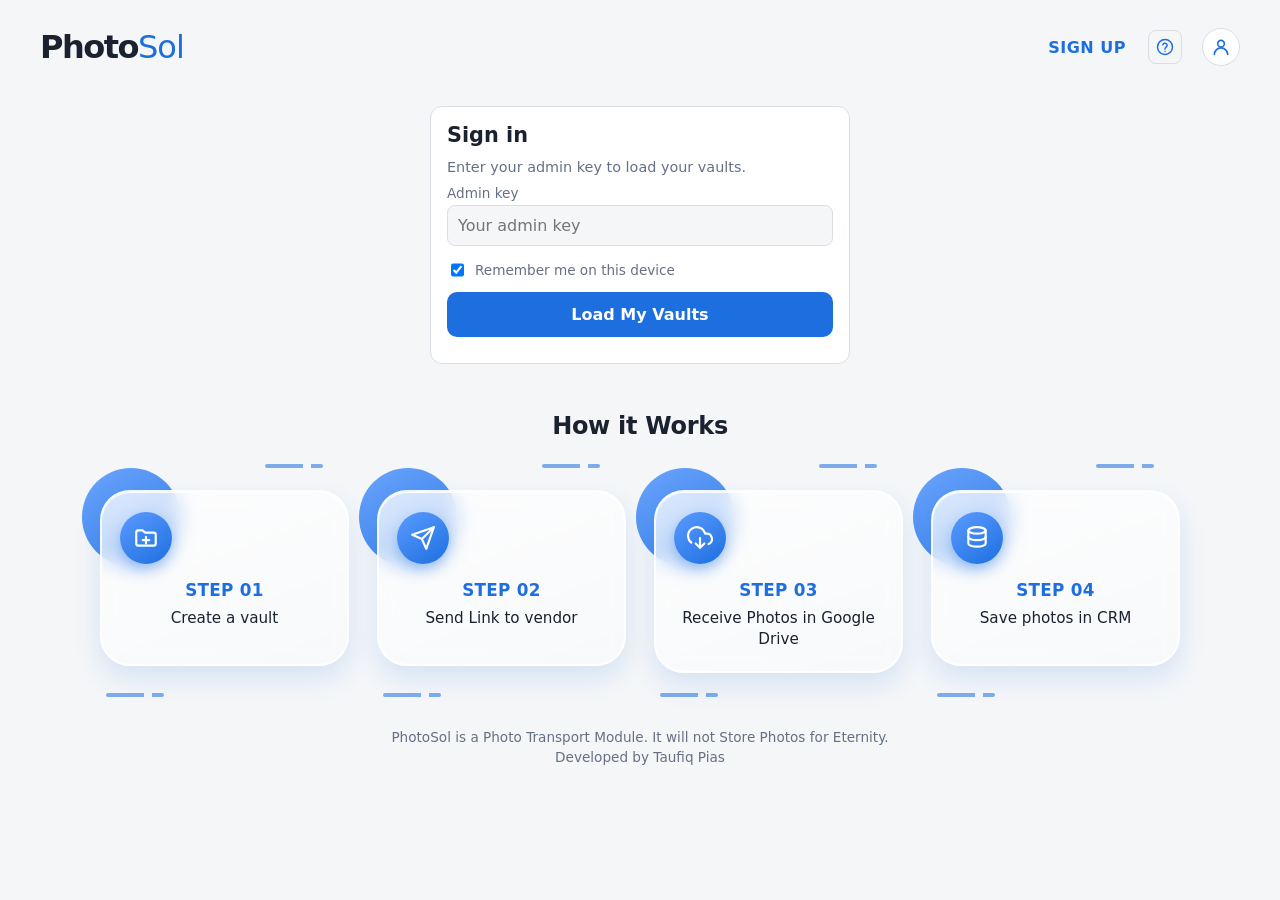
==== commit 1c35d83c: "Landing page design" ====
--- a/index.html
+++ b/index.html
@@ -1,1820 +1,419 @@
-<!doctype html>
-<html lang="en">
-  <head>
-    <meta charset="utf-8" />
-    <meta name="viewport" content="width=device-width,initial-scale=1" />
-    <title>PhotoSol – Admin</title>
-    <link rel="icon" type="image/svg+xml" href="favicon.svg" />
-    <link rel="stylesheet" href="style.css" />
-    <style>
-      [hidden] {
-        display: none !important;
-      }
-      .wrap {
-        max-width: 1200px;
-      }
-      @media (min-width: 900px) {
-        body {
-          padding: 24px;
-        }
-      }
-      .top {
-        display: flex;
-        align-items: center;
-        gap: 14px;
-        margin: 4px 0 18px;
-      }
-      .logo {
-        font:
-          800 2rem/1 system-ui,
-          sans-serif;
-        letter-spacing: -1.5px;
-      }
-      .logo span {
-        color: var(--pri);
-        font-weight: 300;
-        letter-spacing: -1px;
-      }
-      .who {
-        margin-left: auto;
-        display: flex;
-        align-items: center;
-        gap: 10px;
-      }
-      .co {
-        color: var(--mut);
-        font-size: 1.05rem;
-        font-weight: 600;
-        text-align: right;
-      }
-      .av {
-        width: 38px;
-        height: 38px;
-        border-radius: 50%;
-        background: var(--card);
-        border: 1px solid var(--bd);
-        color: var(--pri);
-        display: flex;
-        align-items: center;
-        justify-content: center;
-        flex: none;
-      }
-      .av svg {
-        width: 20px;
-        height: 20px;
-      }
-      @media (max-width: 560px) {
-        .co {
-          font-size: 0.85rem;
-        }
-        .logo {
-          font-size: 1.6rem;
-        }
-      }
-
-      .vh {
-        display: flex;
-        align-items: center;
-        justify-content: space-between;
-        gap: 12px;
-        flex-wrap: wrap;
-        margin-bottom: 12px;
-      }
-      .vh h1 {
-        margin: 0;
-      }
-      button.cbtn {
-        width: auto;
-        margin: 0;
-        padding: 10px 18px;
-        font-size: 0.95rem;
-      }
-
-      .fg {
-        display: grid;
-        grid-template-columns: 1fr;
-        gap: 0 14px;
-      }
-      .full {
-        grid-column: 1/-1;
-      }
-      @media (min-width: 600px) {
-        .fg {
-          grid-template-columns: repeat(2, 1fr);
-        }
-        .s2 {
-          grid-column: span 2;
-        }
-      }
-      @media (min-width: 1000px) {
-        .fg {
-          grid-template-columns: repeat(4, 1fr);
-        }
-      }
-      .fg > div {
-        min-width: 0;
-      }
-      #list,
-      .vr,
-      .insbox {
-        width: 100%;
-      }
-      .act {
-        display: flex;
-        gap: 14px;
-        align-items: center;
-        justify-content: space-between;
-        flex-direction: column;
-        margin-top: 6px;
-      }
-      .act button,
-      .act .msg {
-        margin: 0;
-      }
-      @media (min-width: 700px) {
-        .act {
-          flex-direction: row;
-        }
-        .act button {
-          width: auto;
-          padding: 13px 34px;
-        }
-      }
-
-      .ins {
-        position: relative;
-        margin-bottom: 8px;
-      }
-      .ins textarea {
-        width: 100%;
-      }
-      .ins button.x {
-        position: absolute;
-        right: 6px;
-        top: 6px;
-        width: 26px;
-        height: 26px;
-      }
-      button.add {
-        background: transparent;
-        color: var(--pri);
-        border: 1px dashed var(--pri);
-        padding: 9px;
-        font-size: 0.9rem;
-      }
-      button.ib {
-        width: 34px;
-        height: 34px;
-        padding: 0;
-        margin: 0;
-        display: inline-flex;
-        align-items: center;
-        justify-content: center;
-        background: transparent;
-        color: var(--pri);
-        border: 1px solid var(--bd);
-        border-radius: 8px;
-        flex: none;
-      }
-      button.ib:hover {
-        background: var(--bg);
-      }
-      button.ib.dng {
-        color: #d03a3a;
-      }
-      button.ib svg {
-        width: 18px;
-        height: 18px;
-      }
-      input[type="checkbox"] {
-        width: 18px;
-        height: 18px;
-        padding: 0;
-        flex: none;
-      }
-      .tb {
-        display: flex;
-        align-items: center;
-        gap: 10px;
-        margin-bottom: 8px;
-        font-size: 0.85rem;
-        color: var(--mut);
-      }
-      .tb label {
-        display: flex;
-        align-items: center;
-        gap: 6px;
-        margin: 0;
-        color: inherit;
-      }
-      .tb button {
-        width: auto;
-        margin: 0 0 0 auto;
-        padding: 7px 12px;
-        font-size: 0.85rem;
-        background: #d03a3a;
-      }
-      .vr {
-        display: flex;
-        align-items: center;
-        gap: 8px;
-        padding: 8px 0;
-        border-top: 1px solid var(--bd);
-      }
-      .vn {
-        flex: 1;
-        min-width: 0;
-        white-space: nowrap;
-        overflow: hidden;
-        text-overflow: ellipsis;
-        font-size: 0.92rem;
-      }
-      .empty {
-        color: var(--mut);
-        font-size: 1.05rem;
-        padding: 36px 10px;
-        text-align: center;
-      }
-      .empty b {
-        color: var(--pri);
-      }
-      footer {
-        text-align: center;
-        color: var(--mut);
-        font-size: 0.85rem;
-        margin: 20px 0 6px;
-      }
-      footer div + div {
-        margin-top: 4px;
-      }
-      .mh h1 {
-        display: flex;
-        align-items: center;
-        gap: 8px;
-      }
-      .tools {
-        display: flex;
-        gap: 10px;
-        flex-wrap: wrap;
-        margin-bottom: 10px;
-      }
-      .tools input {
-        flex: 1 1 220px;
-        min-width: 0;
-      }
-      .tools select {
-        flex: 0 0 auto;
-        padding: 10px;
-        border: 1px solid var(--bd);
-        border-radius: 8px;
-        background: var(--bg);
-        color: var(--tx);
-        font: inherit;
-      }
-      .vm {
-        flex: 1;
-        min-width: 0;
-      }
-      .vt {
-        display: flex;
-        align-items: center;
-        gap: 6px;
-        min-width: 0;
-      }
-      .vt .vn {
-        flex: 0 1 auto;
-      }
-      .vd {
-        font-size: 0.78rem;
-        color: var(--mut);
-        margin-top: 2px;
-      }
-      .warn {
-        position: relative;
-        flex: none;
-        display: inline-flex;
-        color: #e8a100;
-        cursor: help;
-        outline: none;
-      }
-      .warn svg {
-        width: 18px;
-        height: 18px;
-      }
-      .warn[data-tip]::after {
-        content: attr(data-tip);
-        position: absolute;
-        left: -6px;
-        bottom: calc(100% + 6px);
-        width: max-content;
-        max-width: 250px;
-        background: #1a2230;
-        color: #fff;
-        padding: 6px 10px;
-        border-radius: 6px;
-        font-size: 0.78rem;
-        line-height: 1.3;
-        opacity: 0;
-        pointer-events: none;
-        transition: opacity 0.12s;
-        z-index: 20;
-      }
-      .warn[data-tip]:hover::after,
-      .warn[data-tip]:focus::after {
-        opacity: 1;
-      }
-      .sd {
-        display: inline-flex;
-        flex: none;
-        width: 20px;
-        height: 20px;
-        border-radius: 50%;
-        background: var(--ok);
-        color: #fff;
-        align-items: center;
-        justify-content: center;
-        cursor: help;
-      }
-      .sd svg {
-        width: 12px;
-        height: 12px;
-        stroke-width: 3;
-      }
-      .vd {
-        display: flex;
-        flex-wrap: wrap;
-        gap: 2px 8px;
-      }
-      .vd .pc {
-        display: inline-flex;
-        align-items: center;
-        gap: 4px;
-      }
-      .vd .pc svg {
-        width: 13px;
-        height: 13px;
-      }
-      button.ib.rop {
-        color: var(--ok);
-        border-color: var(--ok);
-      }
-      .who .sup {
-        width: auto;
-        margin: 0;
-        padding: 5px 12px;
-        background: var(--pri);
-        color: #fff;
-        font:
-          800 1rem system-ui,
-          sans-serif;
-        letter-spacing: 0.5px;
-      }
-      .who .sup:hover {
-        text-decoration: none;
-        scale: 1.08;
-        transition: scale 0.12s;
-      }
-      .note {
-        background: #fff4d6;
-        color: #6b4a00;
-        border: 1px solid #e8a100;
-        border-left-width: 5px;
-        border-radius: 10px;
-        padding: 12px 14px;
-        margin: 12px 0 4px;
-        font-size: 0.92rem;
-        line-height: 1.5;
-      }
-      @media (prefers-color-scheme: dark) {
-        .note {
-          background: #3a2d08;
-          color: #ffd98a;
-        }
-      }
-      .hp {
-        position: absolute;
-        left: -9999px;
-        width: 1px;
-        height: 1px;
-        opacity: 0;
-      }
-      #sgDone {
-        text-align: center;
-        padding: 18px 6px;
-      }
-      #sgDone h2 {
-        margin: 0 0 8px;
-        font-size: 1.15rem;
-      }
-      #sgDone p {
-        margin: 0 0 6px;
-        line-height: 1.5;
-      }
-      .fg2 {
-        display: grid;
-        grid-template-columns: 1fr;
-        gap: 0 14px;
-      }
-      .fg2 > div {
-        min-width: 0;
-      }
-      @media (min-width: 600px) {
-        .fg2 {
-          grid-template-columns: repeat(2, 1fr);
-        }
-      }
-      #expBar {
-        display: flex;
-        align-items: center;
-        gap: 10px;
-        background: #fff4d6;
-        color: #6b4a00;
-        border: 1px solid #e8a100;
-        border-radius: 10px;
-        padding: 10px 14px;
-        margin-bottom: 14px;
-        font-size: 0.92rem;
-      }
-      #expBar svg {
-        width: 20px;
-        height: 20px;
-        flex: none;
-        color: #e8a100;
-      }
-      #expBar button {
-        width: auto;
-        margin: 0 0 0 auto;
-        padding: 6px 14px;
-        font-size: 0.85rem;
-        background: #e8a100;
-        color: #1a1a1a;
-        flex: none;
-      }
-      @media (prefers-color-scheme: dark) {
-        #expBar {
-          background: #3a2d08;
-          color: #ffd98a;
-        }
-      }
-      .rm {
-        display: flex;
-        align-items: center;
-        gap: 8px;
-        margin: 12px 0 0;
-        color: var(--mut);
-        font-size: 0.85rem;
-      }
-      .rm input {
-        width: auto;
-      }
-      #login {
-        max-width: 420px;
-        margin: 40px auto;
-      }
-      #login .sub {
-        margin: 0 0 4px;
-        color: var(--mut);
-        font-size: 0.9rem;
-      }
-      .exl {
-        margin: 10px 0 4px;
-        padding: 0;
-        list-style: none;
-      }
-      .exl li {
-        display: flex;
-        justify-content: space-between;
-        gap: 12px;
-        padding: 8px 0;
-        border-top: 1px solid var(--bd);
-        font-size: 0.92rem;
-      }
-      .exl .n {
-        min-width: 0;
-        word-break: break-word;
-      }
-      .exl .t {
-        color: #d03a3a;
-        font-weight: 600;
-        white-space: nowrap;
-      }
-
-      /* modals */
-      .ov {
-        position: fixed;
-        inset: 0;
-        background: rgba(0, 0, 0, 0.6);
-        display: flex;
-        justify-content: center;
-        padding: 20px 12px;
-        overflow: auto;
-        z-index: 50;
-      }
-      .modal {
-        background: var(--card);
-        border: 1px solid var(--bd);
-        border-radius: 12px;
-        padding: 16px;
-        width: 100%;
-        max-width: 900px;
-        margin: auto;
-      }
-      .modal.sm {
-        max-width: 640px;
-      }
-      .mh {
-        display: flex;
-        align-items: center;
-        justify-content: space-between;
-        gap: 10px;
-        margin-bottom: 6px;
-      }
-      .mh h1 {
-        margin: 0;
-      }
-      .sub {
-        color: var(--mut);
-        font-size: 0.88rem;
-        margin: 0 0 4px;
-        word-break: break-word;
-      }
-
-      #toast {
-        position: fixed;
-        left: 50%;
-        bottom: 24px;
-        transform: translateX(-50%);
-        background: var(--ok);
-        color: #fff;
-        padding: 10px 18px;
-        border-radius: 10px;
-        font-size: 0.92rem;
-        z-index: 120;
-        box-shadow: 0 4px 18px rgba(0, 0, 0, 0.3);
-      }
-
-      /* tutorial */
-      #tourBlock {
-        position: fixed;
-        inset: 0;
-        z-index: 80;
-      }
-      #tourHL {
-        position: fixed;
-        z-index: 81;
-        border-radius: 10px;
-        box-shadow: 0 0 0 9999px rgba(0, 0, 0, 0.66);
-        outline: 2px solid var(--pri);
-        pointer-events: none;
-        transition:
-          left 0.2s,
-          top 0.2s,
-          width 0.2s,
-          height 0.2s;
-      }
-      #tourPop {
-        position: fixed;
-        z-index: 82;
-        width: min(340px, calc(100vw - 24px));
-        background: var(--card);
-        color: var(--tx);
-        border: 1px solid var(--pri);
-        border-radius: 12px;
-        padding: 14px 16px;
-        box-shadow: 0 8px 30px rgba(0, 0, 0, 0.45);
-      }
-      #tourPop h2 {
-        font-size: 1.05rem;
-        margin: 2px 0 6px;
-      }
-      #tourPop p {
-        margin: 0 0 12px;
-        font-size: 0.92rem;
-        line-height: 1.45;
-      }
-      #tourPop .tn {
-        font-size: 0.78rem;
-        color: var(--mut);
-      }
-      #tourPop .tbar {
-        display: flex;
-        gap: 8px;
-        align-items: center;
-      }
-      #tourPop button {
-        width: auto;
-        margin: 0;
-        padding: 8px 16px;
-        font-size: 0.9rem;
-      }
-      #tourPop .tskip {
-        margin-right: auto;
-        background: transparent;
-        color: var(--mut);
-        padding: 8px 4px;
-      }
-      #tourPop .dots {
-        display: flex;
-        gap: 4px;
-        margin-bottom: 8px;
-      }
-      #tourPop .dots i {
-        height: 4px;
-        flex: 1;
-        border-radius: 2px;
-        background: var(--bd);
-      }
-      #tourPop .dots i.on {
-        background: var(--pri);
-      }
-    </style>
-  </head>
-  <body>
-    <div class="wrap">
-      <header class="top">
-        <div class="logo">Photo<span>Sol</span></div>
-        <div class="who">
-          <button class="sup" id="signup" type="button">SIGN UP</button
-          ><button
-            class="ib"
-            id="help"
-            title="How to use this app"
-            aria-label="How to use this app"
-          ></button>
-          <button
-            class="ib"
-            id="signout"
-            title="Sign out"
-            aria-label="Sign out"
-            hidden
-          ></button
-          ><span class="co" id="co"></span
-          ><span class="av" id="avatar" title="Account"></span>
-        </div>
-      </header>
-
-      <div class="card" id="login">
-        <h1>Sign in</h1>
-        <p class="sub">Enter your admin key to load your vaults.</p>
-        <label for="key">Admin key</label
-        ><input
-          id="key"
-          type="password"
-          autocomplete="current-password"
-          placeholder="Your admin key"
-        />
-        <label class="rm"
-          ><input type="checkbox" id="remember" checked /> Remember me on this
-          device</label
-        >
-        <button id="unlock">Load My Vaults</button>
-        <div class="msg" id="lmsg"></div>
-      </div>
-      <div id="app" hidden>
-        <div id="expBar" hidden>
-          <span id="expIc"></span><span id="expTxt"></span
-          ><button id="expView">View</button>
-        </div>
-        <div class="card" id="vaultCard">
-          <div class="vh">
-            <h1>Vaults (<span id="cnt">0</span>)</h1>
-            <button class="cbtn" id="openCreate">+ Create A Vault</button>
-          </div>
-          <div class="tools" id="tools">
-            <input
-              id="q"
-              type="search"
-              placeholder="Search by work order, address or date…"
-              autocomplete="off"
-              aria-label="Search vaults"
-            /><select id="sort" aria-label="Sort vaults">
-              <option value="new">Newest to oldest</option>
-              <option value="old">Oldest to newest</option>
-            </select>
-          </div>
-          <div class="tb" id="tbar">
-            <label><input type="checkbox" id="all" /> Select all</label
-            ><button id="bulk" disabled>Delete selected (0)</button>
-          </div>
-          <div id="list"></div>
-        </div>
-      </div>
-      <footer>
-        <div>
-          PhotoSol is a Photo Transport Module. It will not Store Photos for
-          Eternity.
-        </div>
-        <div>Developed by WolfSoft</div>
-      </footer>
-    </div>
-
-    <!-- Create modal -->
-    <div class="ov" id="cm" hidden>
-      <div class="modal" role="dialog" aria-modal="true" aria-labelledby="cmt">
-        <div class="mh">
-          <h1 id="cmt">Create Photo Vault</h1>
-          <button class="ib" id="cmx" title="Close" aria-label="Close"></button>
-        </div>
-        <div class="fg" id="fg">
-          <div><label>Work Order Number *</label><input id="wo" /></div>
-          <div>
-            <label>Work Order Type</label
-            ><input id="type" placeholder="e.g. Lawn cut" />
-          </div>
-          <div>
-            <label>Due Date</label
-            ><input
-              id="due"
-              inputmode="numeric"
-              placeholder="mm/dd/yyyy"
-              maxlength="10"
-              autocomplete="off"
-            />
-          </div>
-          <div><label>Contractor Name</label><input id="contractor" /></div>
-          <div class="s2">
-            <label>Property Address *</label><input id="address" />
-          </div>
-          <div>
-            <label>Support Phone</label
-            ><input
-              id="phone"
-              type="tel"
-              placeholder="(000)-000-0000"
-              maxlength="14"
-            />
-          </div>
-          <div><label>LockBox Number (optional)</label><input id="lock" /></div>
-          <div><label>Key Code (optional)</label><input id="code" /></div>
-          <div class="s2">
-            <label>Payment</label><input id="pay" placeholder="e.g. $85" />
-          </div>
-          <div class="full" id="insWrap">
-            <label>Work Order Instructions</label>
-            <div class="insbox" id="ins"></div>
-            <button type="button" class="add" id="addins">
-              + Add Another Instruction
-            </button>
-          </div>
-        </div>
-        <div class="act">
-          <div class="msg" id="msg"></div>
-          <button id="go">Create Photo Vault</button>
-        </div>
-      </div>
-    </div>
-
-    <!-- Edit modal -->
-    <div class="ov" id="em" hidden>
-      <div
-        class="modal sm"
-        role="dialog"
-        aria-modal="true"
-        aria-labelledby="emt"
-      >
-        <div class="mh">
-          <h1 id="emt">Edit Vault</h1>
-          <button class="ib" id="emx" title="Close" aria-label="Close"></button>
-        </div>
-        <p class="sub" id="emname"></p>
-        <div class="fg2">
-          <div>
-            <label>Due Date</label
-            ><input
-              id="edue"
-              inputmode="numeric"
-              placeholder="mm/dd/yyyy"
-              maxlength="10"
-              autocomplete="off"
-            />
-          </div>
-          <div><label>Contractor Name</label><input id="econtractor" /></div>
-          <div><label>LockBox Number</label><input id="elock" /></div>
-          <div><label>Key Code</label><input id="ecode" /></div>
-          <div class="full">
-            <label>Payment</label><input id="epay" placeholder="e.g. $85" />
-          </div>
-          <div class="full">
-            <label>Work Order Instructions</label>
-            <div class="insbox" id="eins"></div>
-            <button type="button" class="add" id="eadd">
-              + Add Another Instruction
-            </button>
-          </div>
-        </div>
-        <div class="act">
-          <div class="msg" id="emsg"></div>
-          <button id="esave">Save Changes</button>
-        </div>
-      </div>
-    </div>
-
-    <!-- Expiry warning -->
-    <div class="ov" id="xm" hidden>
-      <div
-        class="modal sm"
-        role="alertdialog"
-        aria-modal="true"
-        aria-labelledby="xmt"
-      >
-        <div class="mh"><h1 id="xmt"></h1></div>
-        <p style="margin: 6px 0 0; line-height: 1.5">
-          The following vaults will be deleted within 3 days from both PhotoSol
-          &amp; Google Drive. Please save the photos elsewhere or create a new
-          vault. Once the Vault is deleted, we will not be held liable. PhotoSol
-          is only a Photo transfer Module. Not a Storage Solution
-        </p>
-        <ul class="exl" id="xl"></ul>
-        <button id="xok">I Understand</button>
-      </div>
-    </div>
-
-    <!-- Sign up -->
-    <div class="ov" id="sg" hidden>
-      <div
-        class="modal sm"
-        role="dialog"
-        aria-modal="true"
-        aria-labelledby="sgt"
-      >
-        <div class="mh">
-          <h1 id="sgt">Sign Up</h1>
-          <button class="ib" id="sgx" title="Close" aria-label="Close"></button>
-        </div>
-        <div id="sgForm">
-          <p class="sub">
-            Tell us about your company and we will set up your account.
-          </p>
-          <div class="fg2">
-            <div>
-              <label for="sgname">Full Name *</label
-              ><input id="sgname" autocomplete="name" />
-            </div>
-            <div>
-              <label for="sgemail">Personal Email *</label
-              ><input id="sgemail" type="email" autocomplete="email" />
-            </div>
-            <div>
-              <label for="sgcemail">Company Email for Notification *</label
-              ><input id="sgcemail" type="email" />
-            </div>
-            <div>
-              <label for="sgco">Company Name *</label
-              ><input id="sgco" autocomplete="organization" />
-            </div>
-            <div>
-              <label for="sgphone">Contact Number *</label
-              ><input
-                id="sgphone"
-                type="tel"
-                inputmode="tel"
-                autocomplete="tel"
-              />
-            </div>
-            <div>
-              <label for="sgwa">WhatsApp Number *</label
-              ><input id="sgwa" type="tel" inputmode="tel" />
-            </div>
-            <div class="full">
-              <label for="sgaddr">Address (BD) *</label
-              ><textarea
-                id="sgaddr"
-                rows="3"
-                autocomplete="street-address"
-              ></textarea>
-            </div>
-          </div>
-          <input
-            class="hp"
-            id="sgweb"
-            tabindex="-1"
-            autocomplete="off"
-            aria-hidden="true"
-          />
-          <div class="note" role="note">
-            <b>Please note:</b> PhotoSol is an End-to-End encrypted photo
-            transportation system. For encryption, it takes us 24 hours to
-            prepare your ID with Google's system. Please be patient. Someone
-            from our TEAM will email you your ADMIN_KEY within 24 hours.
-          </div>
-          <div class="act">
-            <div class="msg" id="sgmsg"></div>
-            <button id="sgsend">Submit Sign Up</button>
-          </div>
-        </div>
-        <div id="sgDone" hidden>
-          <h2>✔ Request received</h2>
-          <p>
-            Thank you! Someone from our TEAM will email your ADMIN_KEY to your
-            personal email within 24 hours.
-          </p>
-          <button id="sgok">Close</button>
-        </div>
-      </div>
-    </div>
-
-    <!-- Tutorial -->
-    <div id="tour" hidden>
-      <div id="tourBlock"></div>
-      <div id="tourHL"></div>
-      <div id="tourPop" role="dialog" aria-live="polite">
-        <div class="dots" id="tpDots"></div>
-        <div class="tn" id="tpN"></div>
-        <h2 id="tpT"></h2>
-        <p id="tpB"></p>
-        <div class="tbar">
-          <button class="tskip" id="tpSkip">Skip</button
-          ><button class="sec" id="tpBack">Back</button
-          ><button id="tpNext">Next</button>
-        </div>
-      </div>
-    </div>
-    <div id="toast" hidden></div>
-
-    <script src="config.js"></script>
-    <script>
-      const $ = (id) => document.getElementById(id),
-        esc = (s) =>
-          String(s).replace(
-            /[&<>"]/g,
-            (c) =>
-              ({ "&": "&amp;", "<": "&lt;", ">": "&gt;", '"': "&quot;" })[c],
-          );
-      const S =
-        'fill="none" stroke="currentColor" stroke-width="2" stroke-linecap="round" stroke-linejoin="round" viewBox="0 0 24 24"';
-      const I = {
-        d: `<svg ${S}><path d="M3 7a2 2 0 0 1 2-2h4l2 2h8a2 2 0 0 1 2 2v8a2 2 0 0 1-2 2H5a2 2 0 0 1-2-2z"/></svg>`,
-        c: `<svg ${S}><rect x="9" y="9" width="12" height="12" rx="2"/><path d="M5 15H4a1 1 0 0 1-1-1V4a1 1 0 0 1 1-1h10a1 1 0 0 1 1 1v1"/></svg>`,
-        t: `<svg ${S}><path d="M3 6h18M8 6V4h8v2M6 6l1 14h10l1-14M10 10v6M14 10v6"/></svg>`,
-        x: `<svg ${S}><path d="M6 6l12 12M18 6L6 18"/></svg>`,
-        e: `<svg ${S}><path d="M12 20h9"/><path d="M16.5 3.5a2.1 2.1 0 0 1 3 3L7 19l-4 1 1-4z"/></svg>`,
-        u: `<svg ${S}><circle cx="12" cy="8" r="4"/><path d="M4 21a8 8 0 0 1 16 0"/></svg>`,
-        h: `<svg ${S}><circle cx="12" cy="12" r="10"/><path d="M9.1 9a3 3 0 0 1 5.8 1c0 2-3 2.5-3 4.5M12 17.5h.01"/></svg>`,
-      };
-      I.w = `<svg ${S}><path d="M10.3 3.9L1.8 18a2 2 0 0 0 1.7 3h17a2 2 0 0 0 1.7-3L13.7 3.9a2 2 0 0 0-3.4 0z"/><path d="M12 9v4M12 17h.01"/></svg>`;
-      I.k = `<svg ${S}><path d="M5 12l5 5L20 7"/></svg>`;
-      I.p = `<svg ${S}><path d="M23 19a2 2 0 0 1-2 2H3a2 2 0 0 1-2-2V8a2 2 0 0 1 2-2h4l2-3h6l2 3h4a2 2 0 0 1 2 2z"/><circle cx="12" cy="13" r="4"/></svg>`;
-      I.r = `<svg ${S}><path d="M1 4v6h6"/><path d="M3.51 15a9 9 0 1 0 2.13-9.36L1 10"/></svg>`;
-      $("help").innerHTML = I.h;
-      $("signout").innerHTML =
-        `<svg ${S}><path d="M9 21H5a2 2 0 0 1-2-2V5a2 2 0 0 1 2-2h4M16 17l5-5-5-5M21 12H9"/></svg>`;
-      $("expIc").innerHTML = I.w;
-      $("xmt").innerHTML =
-        '<span class="warn" style="cursor:default">' +
-        I.w +
-        "</span> Vaults Expiring Soon";
-      $("avatar").innerHTML = I.u;
-      $("sgx").innerHTML = I.x;
-      $("cmx").innerHTML = I.x;
-      $("emx").innerHTML = I.x;
-
-      localStorage.removeItem("pvList"); // the list now comes from the server
-      let KEY = localStorage.pvKey || sessionStorage.pvKey || "",
-        USER = "",
-        vaults = [],
-        sel = new Set(),
-        editIdx = -1;
-      const vid = (v) => new URL(v.link).searchParams.get("id");
-      let tt;
-      function toast(m) {
-        const t = $("toast");
-        t.textContent = m;
-        t.hidden = false;
-        clearTimeout(tt);
-        tt = setTimeout(() => (t.hidden = true), 2400);
-      }
-
-      /* ---------- formatting ---------- */
-      function fmtPhone(v) {
-        let d = String(v).replace(/\D/g, "");
-        if (d.length > 10 && d[0] === "1") d = d.slice(1);
-        d = d.slice(0, 10);
-        return !d
-          ? ""
-          : d.length <= 3
-            ? "(" + d
-            : d.length <= 6
-              ? "(" + d.slice(0, 3) + ")-" + d.slice(3)
-              : "(" + d.slice(0, 3) + ")-" + d.slice(3, 6) + "-" + d.slice(6);
-      }
-      function fmtDate(v) {
-        const d = String(v).replace(/\D/g, "").slice(0, 8);
-        return d.length <= 2
-          ? d
-          : d.length <= 4
-            ? d.slice(0, 2) + "/" + d.slice(2)
-            : d.slice(0, 2) + "/" + d.slice(2, 4) + "/" + d.slice(4);
-      }
-      function validDate(s) {
-        const m = s.match(/^(\d\d)\/(\d\d)\/(\d{4})$/);
-        if (!m) return false;
-        const d = new Date(+m[3], m[1] - 1, +m[2]);
-        return d.getMonth() == m[1] - 1 && d.getDate() == +m[2];
-      }
-      $("phone").oninput = (e) => {
-        e.target.value = fmtPhone(e.target.value);
-      };
-      $("due").oninput = (e) => {
-        e.target.value = fmtDate(e.target.value);
-      };
-
-      /* ---------- modals ---------- */
-      const lock = () => {
-        document.body.style.overflow =
-          !$("cm").hidden ||
-          !$("em").hidden ||
-          !$("xm").hidden ||
-          !$("sg").hidden
-            ? "hidden"
-            : "";
-      };
-      const openM = (id) => {
-        $(id).hidden = false;
-        lock();
-      };
-      const closeM = (id) => {
-        $(id).hidden = true;
-        lock();
-      };
-      ["cm", "em", "xm", "sg"].forEach((id) =>
-        $(id).addEventListener("mousedown", (e) => {
-          if (e.target === $(id) && !tourOpen) closeM(id);
-        }),
-      );
-      $("cmx").onclick = () => closeM("cm");
-      $("emx").onclick = () => closeM("em");
-      document.addEventListener("keydown", (e) => {
-        if (e.key !== "Escape") return;
-        if (tourOpen) endTour();
-        else {
-          closeM("cm");
-          closeM("em");
-          closeM("xm");
-          closeM("sg");
-        }
-      });
-      $("openCreate").onclick = () => {
-        $("msg").textContent = "";
-        openM("cm");
-      };
-
-      /* ---------- instruction boxes ---------- */
-      function addIns(box, val) {
-        const d = document.createElement("div");
-        d.className = "ins";
-        const ta = document.createElement("textarea");
-        ta.rows = 3;
-        ta.placeholder = "Instruction";
-        ta.value = val || "";
-        d.appendChild(ta);
-        if (box.children.length) {
-          const b = document.createElement("button");
-          b.type = "button";
-          b.className = "ib x";
-          b.title = "Remove instruction";
-          b.innerHTML = I.x;
-          b.onclick = () => d.remove();
-          d.appendChild(b);
-        }
-        box.appendChild(d);
-        return ta;
-      }
-      const getParts = (box) =>
-        [...box.querySelectorAll("textarea")]
-          .map((t) => t.value.trim())
-          .filter(Boolean);
-      const joinIns = (p) =>
-        p.length > 1
-          ? p.map((t, i) => i + 1 + ". " + t).join("\n\n")
-          : p[0] || "";
-      addIns($("ins"));
-      $("addins").onclick = () => addIns($("ins")).focus();
-      $("eadd").onclick = () => addIns($("eins")).focus();
-
-      /* ---------- vault list ---------- */
-      const DAY = 864e5,
-        LIFE = 30 * DAY,
-        WARN = 3 * DAY;
-      const p2 = (n) => String(n).padStart(2, "0");
-      const fmtC = (t) => {
-        if (!t) return "Unknown";
-        const d = new Date(t);
-        return (
-          p2(d.getMonth() + 1) + "/" + p2(d.getDate()) + "/" + d.getFullYear()
-        );
-      };
-      const left = (v) =>
-        v.created ? v.created + LIFE - Date.now() : Infinity; // ms until auto-delete
-      const NOREC =
-        "No record found. Vault might have expired. Please check your Google Drive Trash Folder if the vault had been created within 60 days.";
-      const WARN10 = 10 * DAY,
-        daysLeft = (v) => Math.max(1, Math.ceil(left(v) / DAY));
-      function warnH(v) {
-        if (!v.created || left(v) > WARN10) return "";
-        const n = daysLeft(v),
-          t =
-            "This VAULT will be deleted within (" +
-            n +
-            ") " +
-            (n === 1 ? "Day" : "Days") +
-            ". Please save your data.";
-        return `<span class="warn" tabindex="0" data-tip="${t}" aria-label="${t}">${I.w}</span>`;
-      }
-      const validTill = (v) => (v.created ? fmtC(v.created + LIFE) : "Unknown");
-      let q = "",
-        sortBy = "new",
-        lastKey = "";
-      function shown() {
-        const s = q.trim().toLowerCase();
-        return vaults
-          .map((v, i) => ({ v, i }))
-          .filter(
-            (x) =>
-              !s ||
-              (x.v.name + " " + fmtC(x.v.created)).toLowerCase().includes(s),
-          )
-          .sort((a, b) =>
-            sortBy === "new"
-              ? (b.v.created || 0) - (a.v.created || 0)
-              : (a.v.created || 0) - (b.v.created || 0),
-          );
-      }
-      function render() {
-        const view = shown(),
-          vs = view.filter((x) => sel.has(x.v.link));
-        $("list").innerHTML = !vaults.length
-          ? '<div class="empty">Please <b>CREATE A VAULT</b> to start</div>'
-          : !view.length
-            ? `<div class="empty">${NOREC}</div>`
-            : view
-                .map(
-                  ({
-                    v,
-                    i,
-                  }) => `<div class="vr"><input type="checkbox" data-i="${i}" ${sel.has(v.link) ? "checked" : ""}>
-<div class="vm"><div class="vt"><div class="vn" title="${esc(v.name)}">${esc(v.name)}</div>${v.submitted ? `<span class="sd" tabindex="0" title="Order submitted by the contractor" aria-label="Order submitted by the contractor">${I.k}</span>` : ""}${warnH(v)}</div><div class="vd"><span>Created: ${fmtC(v.created)}</span><span>Valid till: ${validTill(v)}</span><span class="pc" title="Photos in this vault">${I.p} ${v.photos || 0} photo${v.photos === 1 ? "" : "s"}</span></div></div>
-${v.submitted ? `<button class="ib rop" title="Reopen submitted order" aria-label="Reopen submitted order" onclick="reopen(${i})">${I.r}</button>` : ""}
+<!DOCTYPE html><html lang="en"><head><meta charset="utf-8"><meta name="viewport" content="width=device-width,initial-scale=1">
+<title>PhotoSol – Admin</title><link rel="icon" type="image/svg+xml" href="favicon.svg"><link rel="stylesheet" href="style.css">
+<style>
+[hidden]{display:none!important}
+.wrap{max-width:1200px}
+@media(min-width:900px){body{padding:24px}}
+.top{display:flex;align-items:center;gap:14px;margin:4px 0 18px}
+.logo{font:800 2rem/1 system-ui,sans-serif;letter-spacing:-1.5px}.logo span{color:var(--pri);font-weight:300;letter-spacing:-1px}
+.who{margin-left:auto;display:flex;align-items:center;gap:10px}
+.co{color:var(--mut);font-size:1.05rem;font-weight:600;text-align:right}
+.av{width:38px;height:38px;border-radius:50%;background:var(--card);border:1px solid var(--bd);color:var(--pri);display:flex;align-items:center;justify-content:center;flex:none}
+.av svg{width:20px;height:20px}
+@media(max-width:560px){.co{font-size:.85rem}.logo{font-size:1.6rem}}
+
+.vh{display:flex;align-items:center;justify-content:space-between;gap:12px;flex-wrap:wrap;margin-bottom:12px}.vh h1{margin:0}
+button.cbtn{width:auto;margin:0;padding:10px 18px;font-size:.95rem}
+
+.fg{display:grid;grid-template-columns:1fr;gap:0 14px}.full{grid-column:1/-1}
+@media(min-width:600px){.fg{grid-template-columns:repeat(2,1fr)}.s2{grid-column:span 2}}
+@media(min-width:1000px){.fg{grid-template-columns:repeat(4,1fr)}}
+.fg>div{min-width:0}#list,.vr,.insbox{width:100%}
+.act{display:flex;gap:14px;align-items:center;justify-content:space-between;flex-direction:column;margin-top:6px}.act button,.act .msg{margin:0}
+@media(min-width:700px){.act{flex-direction:row}.act button{width:auto;padding:13px 34px}}
+
+.ins{position:relative;margin-bottom:8px}.ins textarea{width:100%}.ins button.x{position:absolute;right:6px;top:6px;width:26px;height:26px}
+button.add{background:transparent;color:var(--pri);border:1px dashed var(--pri);padding:9px;font-size:.9rem}
+button.ib{width:34px;height:34px;padding:0;margin:0;display:inline-flex;align-items:center;justify-content:center;background:transparent;color:var(--pri);border:1px solid var(--bd);border-radius:8px;flex:none}
+button.ib:hover{background:var(--bg)}button.ib.dng{color:#d03a3a}button.ib svg{width:18px;height:18px}
+input[type=checkbox]{width:18px;height:18px;padding:0;flex:none}
+.tb{display:flex;align-items:center;gap:10px;margin-bottom:8px;font-size:.85rem;color:var(--mut)}.tb label{display:flex;align-items:center;gap:6px;margin:0;color:inherit}
+.tb button{width:auto;margin:0 0 0 auto;padding:7px 12px;font-size:.85rem;background:#d03a3a}
+.vr{display:flex;align-items:center;gap:8px;padding:8px 0;border-top:1px solid var(--bd)}
+.vn{flex:1;min-width:0;white-space:nowrap;overflow:hidden;text-overflow:ellipsis;font-size:.92rem}
+.empty{color:var(--mut);font-size:1.05rem;padding:36px 10px;text-align:center}.empty b{color:var(--pri)}
+footer{text-align:center;color:var(--mut);font-size:.85rem;margin:20px 0 6px}footer div+div{margin-top:4px}
+.mh h1{display:flex;align-items:center;gap:8px}
+.tools{display:flex;gap:10px;flex-wrap:wrap;margin-bottom:10px}.tools input{flex:1 1 220px;min-width:0}
+.tools select{flex:0 0 auto;padding:10px;border:1px solid var(--bd);border-radius:8px;background:var(--bg);color:var(--tx);font:inherit}
+.vm{flex:1;min-width:0}.vt{display:flex;align-items:center;gap:6px;min-width:0}.vt .vn{flex:0 1 auto}
+.vd{font-size:.78rem;color:var(--mut);margin-top:2px}
+.warn{position:relative;flex:none;display:inline-flex;color:#e8a100;cursor:help;outline:none}.warn svg{width:18px;height:18px}
+.warn[data-tip]::after{content:attr(data-tip);position:absolute;left:-6px;bottom:calc(100% + 6px);width:max-content;max-width:250px;background:#1a2230;color:#fff;padding:6px 10px;border-radius:6px;font-size:.78rem;line-height:1.3;opacity:0;pointer-events:none;transition:opacity .12s;z-index:20}
+.warn[data-tip]:hover::after,.warn[data-tip]:focus::after{opacity:1}
+.sd{display:inline-flex;flex:none;width:20px;height:20px;border-radius:50%;background:var(--ok);color:#fff;align-items:center;justify-content:center;cursor:help}.sd svg{width:12px;height:12px;stroke-width:3}
+.vd{display:flex;flex-wrap:wrap;gap:2px 8px}.vd .pc{display:inline-flex;align-items:center;gap:4px}.vd .pc svg{width:13px;height:13px}
+button.ib.rop{color:var(--ok);border-color:var(--ok)}
+.who .sup{width:auto;margin:0;padding:8px 12px;background:transparent;color:var(--pri);font:800 1rem system-ui,sans-serif;letter-spacing:.5px}.who .sup:hover{text-decoration:underline}
+.note{background:#fff4d6;color:#6b4a00;border:1px solid #e8a100;border-left-width:5px;border-radius:10px;padding:12px 14px;margin:12px 0 4px;font-size:.92rem;line-height:1.5}
+@media(prefers-color-scheme:dark){.note{background:#3a2d08;color:#ffd98a}}
+.hp{position:absolute;left:-9999px;width:1px;height:1px;opacity:0}
+#sgDone{text-align:center;padding:18px 6px}#sgDone h2{margin:0 0 8px;font-size:1.15rem}#sgDone p{margin:0 0 6px;line-height:1.5}
+.fg2{display:grid;grid-template-columns:1fr;gap:0 14px}.fg2>div{min-width:0}@media(min-width:600px){.fg2{grid-template-columns:repeat(2,1fr)}}
+#expBar{display:flex;align-items:center;gap:10px;background:#fff4d6;color:#6b4a00;border:1px solid #e8a100;border-radius:10px;padding:10px 14px;margin-bottom:14px;font-size:.92rem}
+#expBar svg{width:20px;height:20px;flex:none;color:#e8a100}#expBar button{width:auto;margin:0 0 0 auto;padding:6px 14px;font-size:.85rem;background:#e8a100;color:#1a1a1a;flex:none}
+@media(prefers-color-scheme:dark){#expBar{background:#3a2d08;color:#ffd98a}}
+.rm{display:flex;align-items:center;gap:8px;margin:12px 0 0;color:var(--mut);font-size:.85rem}.rm input{width:auto}
+#how{max-width:1100px;margin:48px auto 56px}#how h2{text-align:center;font-size:1.5rem;margin:0 0 50px;letter-spacing:-.3px}
+.hw{display:grid;grid-template-columns:repeat(4,1fr);gap:34px 28px;padding:0 10px}
+.hw-i{position:relative}
+.hw-i::before,.hw-i::after{content:"";position:absolute;height:4px;width:58px;border-radius:3px;opacity:.55;background:linear-gradient(90deg,var(--pri) 0 38px,transparent 38px 46px,var(--pri) 46px 58px)}
+.hw-i::before{top:-26px;right:26px}.hw-i::after{bottom:-24px;left:6px}
+.hw-b{position:absolute;top:-22px;left:-18px;width:98px;height:98px;border-radius:50%;background:linear-gradient(145deg,#5b9bff,#1d6fe0);opacity:.9}
+.hw-c{position:relative;z-index:1;min-height:176px;padding:20px 18px 20px;border-radius:30px;text-align:center;
+  background:linear-gradient(160deg,rgba(255,255,255,.78),rgba(255,255,255,.34));border:2px solid rgba(255,255,255,.85);
+  box-shadow:0 12px 26px rgba(29,111,224,.14),inset 0 1px 0 rgba(255,255,255,.9);-webkit-backdrop-filter:blur(10px);backdrop-filter:blur(10px)}
+.hw-ic{display:flex;align-items:center;justify-content:center;width:52px;height:52px;border-radius:50%;margin:0 0 16px;color:#fff;background:linear-gradient(145deg,#5b9bff,#1d6fe0);box-shadow:0 6px 14px rgba(29,111,224,.35)}.hw-ic svg{display:block;width:26px;height:26px}
+.hw-n{color:var(--pri);font-weight:800;letter-spacing:.3px;font-size:1.05rem;text-transform:uppercase}
+.hw-t{margin-top:8px;color:var(--tx);line-height:1.4;font-size:.95rem}
+@media(prefers-color-scheme:dark){.hw-c{background:linear-gradient(160deg,rgba(255,255,255,.14),rgba(255,255,255,.04));border-color:rgba(255,255,255,.22);box-shadow:0 12px 26px rgba(0,0,0,.35),inset 0 1px 0 rgba(255,255,255,.18)}.hw-n{color:#6aa5ff}}
+@media(max-width:900px){.hw{grid-template-columns:repeat(2,1fr)}}
+@media(max-width:480px){.hw-b{left:-8px;width:84px;height:84px}.hw{gap:34px 18px;padding:0 4px}.hw-c{min-height:176px;padding:20px 12px}.hw-t{font-size:.88rem}}
+#login{max-width:420px;margin:40px auto}#login .sub{margin:0 0 4px;color:var(--mut);font-size:.9rem}
+.exl{margin:10px 0 4px;padding:0;list-style:none}.exl li{display:flex;justify-content:space-between;gap:12px;padding:8px 0;border-top:1px solid var(--bd);font-size:.92rem}
+.exl .n{min-width:0;word-break:break-word}.exl .t{color:#d03a3a;font-weight:600;white-space:nowrap}
+
+/* modals */
+.ov{position:fixed;inset:0;background:rgba(0,0,0,.6);display:flex;justify-content:center;padding:20px 12px;overflow:auto;z-index:50}
+.modal{background:var(--card);border:1px solid var(--bd);border-radius:12px;padding:16px;width:100%;max-width:900px;margin:auto}
+.modal.sm{max-width:640px}
+.mh{display:flex;align-items:center;justify-content:space-between;gap:10px;margin-bottom:6px}.mh h1{margin:0}
+.sub{color:var(--mut);font-size:.88rem;margin:0 0 4px;word-break:break-word}
+
+#toast{position:fixed;left:50%;bottom:24px;transform:translateX(-50%);background:var(--ok);color:#fff;padding:10px 18px;border-radius:10px;font-size:.92rem;z-index:120;box-shadow:0 4px 18px rgba(0,0,0,.3)}
+
+/* tutorial */
+#tourBlock{position:fixed;inset:0;z-index:80}
+#tourHL{position:fixed;z-index:81;border-radius:10px;box-shadow:0 0 0 9999px rgba(0,0,0,.66);outline:2px solid var(--pri);pointer-events:none;transition:left .2s,top .2s,width .2s,height .2s}
+#tourPop{position:fixed;z-index:82;width:min(340px,calc(100vw - 24px));background:var(--card);color:var(--tx);border:1px solid var(--pri);border-radius:12px;padding:14px 16px;box-shadow:0 8px 30px rgba(0,0,0,.45)}
+#tourPop h2{font-size:1.05rem;margin:2px 0 6px}#tourPop p{margin:0 0 12px;font-size:.92rem;line-height:1.45}
+#tourPop .tn{font-size:.78rem;color:var(--mut)}
+#tourPop .tbar{display:flex;gap:8px;align-items:center}
+#tourPop button{width:auto;margin:0;padding:8px 16px;font-size:.9rem}
+#tourPop .tskip{margin-right:auto;background:transparent;color:var(--mut);padding:8px 4px}
+#tourPop .dots{display:flex;gap:4px;margin-bottom:8px}#tourPop .dots i{height:4px;flex:1;border-radius:2px;background:var(--bd)}#tourPop .dots i.on{background:var(--pri)}
+</style></head><body><div class="wrap">
+
+<header class="top"><div class="logo">Photo<span>Sol</span></div>
+<div class="who"><button class="sup" id="signup" type="button">SIGN UP</button><button class="ib" id="help" title="How to use this app" aria-label="How to use this app"></button>
+<button class="ib" id="signout" title="Sign out" aria-label="Sign out" hidden></button><span class="co" id="co"></span><span class="av" id="avatar" title="Account"></span></div></header>
+
+<div class="card" id="login"><h1>Sign in</h1><p class="sub">Enter your admin key to load your vaults.</p>
+<label for="key">Admin key</label><input id="key" type="password" autocomplete="current-password" placeholder="Your admin key">
+<label class="rm"><input type="checkbox" id="remember" checked> Remember me on this device</label>
+<button id="unlock">Load My Vaults</button><div class="msg" id="lmsg"></div></div>
+<section id="how" aria-labelledby="howt"><h2 id="howt">How it Works</h2><div class="hw"><div class="hw-i"><div class="hw-b"></div><div class="hw-c"><span class="hw-ic"><svg fill="none" stroke="currentColor" stroke-width="2" stroke-linecap="round" stroke-linejoin="round" viewBox="0 0 24 24" aria-hidden="true"><path d="M3 7a2 2 0 0 1 2-2h4l2 2h8a2 2 0 0 1 2 2v8a2 2 0 0 1-2 2H5a2 2 0 0 1-2-2z"/><path d="M12 11v6M9 14h6"/></svg></span><div class="hw-n">Step 01</div><div class="hw-t">Create a vault</div></div></div><div class="hw-i"><div class="hw-b"></div><div class="hw-c"><span class="hw-ic"><svg fill="none" stroke="currentColor" stroke-width="2" stroke-linecap="round" stroke-linejoin="round" viewBox="0 0 24 24" aria-hidden="true"><path d="M22 2 11 13"/><path d="M22 2l-7 20-4-9-9-4z"/></svg></span><div class="hw-n">Step 02</div><div class="hw-t">Send Link to vendor</div></div></div><div class="hw-i"><div class="hw-b"></div><div class="hw-c"><span class="hw-ic"><svg fill="none" stroke="currentColor" stroke-width="2" stroke-linecap="round" stroke-linejoin="round" viewBox="0 0 24 24" aria-hidden="true"><path d="M20 17.6A5 5 0 0 0 18 8h-1.3A8 8 0 1 0 4 16.3"/><path d="M12 12v9"/><path d="m8 17 4 4 4-4"/></svg></span><div class="hw-n">Step 03</div><div class="hw-t">Receive Photos in Google Drive</div></div></div><div class="hw-i"><div class="hw-b"></div><div class="hw-c"><span class="hw-ic"><svg fill="none" stroke="currentColor" stroke-width="2" stroke-linecap="round" stroke-linejoin="round" viewBox="0 0 24 24" aria-hidden="true"><ellipse cx="12" cy="5" rx="8" ry="3"/><path d="M4 5v6c0 1.7 3.6 3 8 3s8-1.3 8-3V5"/><path d="M4 11v6c0 1.7 3.6 3 8 3s8-1.3 8-3v-6"/></svg></span><div class="hw-n">Step 04</div><div class="hw-t">Save photos in CRM</div></div></div></div></section>
+<div id="app" hidden>
+<div id="expBar" hidden><span id="expIc"></span><span id="expTxt"></span><button id="expView">View</button></div>
+<div class="card" id="vaultCard"><div class="vh"><h1>Vaults (<span id="cnt">0</span>)</h1><button class="cbtn" id="openCreate">+ Create A Vault</button></div>
+<div class="tools" id="tools"><input id="q" type="search" placeholder="Search by work order, address or date…" autocomplete="off" aria-label="Search vaults"><select id="sort" aria-label="Sort vaults"><option value="new">Newest to oldest</option><option value="old">Oldest to newest</option></select></div>
+<div class="tb" id="tbar"><label><input type="checkbox" id="all"> Select all</label><button id="bulk" disabled>Delete selected (0)</button></div>
+<div id="list"></div></div>
+</div>
+<footer><div>PhotoSol is a Photo Transport Module. It will not Store Photos for Eternity.</div><div>Developed by Taufiq Pias</div></footer></div>
+
+<!-- Create modal -->
+<div class="ov" id="cm" hidden><div class="modal" role="dialog" aria-modal="true" aria-labelledby="cmt">
+<div class="mh"><h1 id="cmt">Create Photo Vault</h1><button class="ib" id="cmx" title="Close" aria-label="Close"></button></div>
+<div class="fg" id="fg">
+<div><label>Work Order Number *</label><input id="wo"></div>
+<div><label>Work Order Type</label><input id="type" placeholder="e.g. Lawn cut"></div>
+<div><label>Due Date</label><input id="due" inputmode="numeric" placeholder="mm/dd/yyyy" maxlength="10" autocomplete="off"></div>
+<div><label>Contractor Name</label><input id="contractor"></div>
+<div class="s2"><label>Property Address *</label><input id="address"></div>
+<div><label>Support Phone</label><input id="phone" type="tel" placeholder="(000)-000-0000" maxlength="14"></div>
+<div><label>LockBox Number (optional)</label><input id="lock"></div>
+<div><label>Key Code (optional)</label><input id="code"></div>
+<div class="s2"><label>Payment</label><input id="pay" placeholder="e.g. $85"></div>
+<div class="full" id="insWrap"><label>Work Order Instructions</label><div class="insbox" id="ins"></div><button type="button" class="add" id="addins">+ Add Another Instruction</button></div>
+</div>
+<div class="act"><div class="msg" id="msg"></div><button id="go">Create Photo Vault</button></div>
+</div></div>
+
+<!-- Edit modal -->
+<div class="ov" id="em" hidden><div class="modal sm" role="dialog" aria-modal="true" aria-labelledby="emt">
+<div class="mh"><h1 id="emt">Edit Vault</h1><button class="ib" id="emx" title="Close" aria-label="Close"></button></div>
+<p class="sub" id="emname"></p>
+<div class="fg2">
+<div><label>Due Date</label><input id="edue" inputmode="numeric" placeholder="mm/dd/yyyy" maxlength="10" autocomplete="off"></div>
+<div><label>Contractor Name</label><input id="econtractor"></div>
+<div><label>LockBox Number</label><input id="elock"></div>
+<div><label>Key Code</label><input id="ecode"></div>
+<div class="full"><label>Payment</label><input id="epay" placeholder="e.g. $85"></div>
+<div class="full"><label>Work Order Instructions</label><div class="insbox" id="eins"></div>
+<button type="button" class="add" id="eadd">+ Add Another Instruction</button></div>
+</div>
+<div class="act"><div class="msg" id="emsg"></div><button id="esave">Save Changes</button></div>
+</div></div>
+
+<!-- Expiry warning -->
+<div class="ov" id="xm" hidden><div class="modal sm" role="alertdialog" aria-modal="true" aria-labelledby="xmt">
+<div class="mh"><h1 id="xmt"></h1></div>
+<p style="margin:6px 0 0;line-height:1.5">The following vaults will be deleted within 3 days from both PhotoSol &amp; Google Drive. Please save the photos elsewhere or create a new vault. Once the Vault is deleted, we will not be held liable. PhotoSol is only a Photo transfer Module. Not a Storage Solution</p>
+<ul class="exl" id="xl"></ul>
+<button id="xok">I Understand</button>
+</div></div>
+
+<!-- Sign up -->
+<div class="ov" id="sg" hidden><div class="modal sm" role="dialog" aria-modal="true" aria-labelledby="sgt">
+<div class="mh"><h1 id="sgt">Sign Up</h1><button class="ib" id="sgx" title="Close" aria-label="Close"></button></div>
+<div id="sgForm">
+<p class="sub">Tell us about your company and we will set up your account.</p>
+<div class="fg2">
+<div><label for="sgname">Full Name *</label><input id="sgname" autocomplete="name"></div>
+<div><label for="sgemail">Personal Email *</label><input id="sgemail" type="email" autocomplete="email"></div>
+<div><label for="sgcemail">Company Email for Notification *</label><input id="sgcemail" type="email"></div>
+<div><label for="sgco">Company Name *</label><input id="sgco" autocomplete="organization"></div>
+<div><label for="sgphone">Contact Number *</label><input id="sgphone" type="tel" inputmode="tel" autocomplete="tel"></div>
+<div><label for="sgwa">WhatsApp Number *</label><input id="sgwa" type="tel" inputmode="tel"></div>
+<div class="full"><label for="sgaddr">Address (BD) *</label><textarea id="sgaddr" rows="3" autocomplete="street-address"></textarea></div>
+</div>
+<input class="hp" id="sgweb" tabindex="-1" autocomplete="off" aria-hidden="true">
+<div class="note" role="note"><b>Please note:</b> PhotoSol is an End-to-End encrypted photo transportation system. For encryption, it takes us 24 hours to prepare your ID with Google's system. Please be patient. Someone from our TEAM will email you your ADMIN_KEY within 24 hours.</div>
+<div class="act"><div class="msg" id="sgmsg"></div><button id="sgsend">Submit Sign Up</button></div>
+</div>
+<div id="sgDone" hidden><h2>✔ Request received</h2><p>Thank you! Someone from our TEAM will email your ADMIN_KEY to your personal email within 24 hours.</p><button id="sgok">Close</button></div>
+</div></div>
+
+<!-- Tutorial -->
+<div id="tour" hidden><div id="tourBlock"></div><div id="tourHL"></div>
+<div id="tourPop" role="dialog" aria-live="polite"><div class="dots" id="tpDots"></div><div class="tn" id="tpN"></div><h2 id="tpT"></h2><p id="tpB"></p>
+<div class="tbar"><button class="tskip" id="tpSkip">Skip</button><button class="sec" id="tpBack">Back</button><button id="tpNext">Next</button></div></div></div>
+<div id="toast" hidden></div>
+
+<script src="config.js"></script><script>
+const $=id=>document.getElementById(id),esc=s=>String(s).replace(/[&<>"]/g,c=>({'&':'&amp;','<':'&lt;','>':'&gt;','"':'&quot;'}[c]));
+const S='fill="none" stroke="currentColor" stroke-width="2" stroke-linecap="round" stroke-linejoin="round" viewBox="0 0 24 24"';
+const I={d:`<svg ${S}><path d="M3 7a2 2 0 0 1 2-2h4l2 2h8a2 2 0 0 1 2 2v8a2 2 0 0 1-2 2H5a2 2 0 0 1-2-2z"/></svg>`,
+c:`<svg ${S}><rect x="9" y="9" width="12" height="12" rx="2"/><path d="M5 15H4a1 1 0 0 1-1-1V4a1 1 0 0 1 1-1h10a1 1 0 0 1 1 1v1"/></svg>`,
+t:`<svg ${S}><path d="M3 6h18M8 6V4h8v2M6 6l1 14h10l1-14M10 10v6M14 10v6"/></svg>`,
+x:`<svg ${S}><path d="M6 6l12 12M18 6L6 18"/></svg>`,
+e:`<svg ${S}><path d="M12 20h9"/><path d="M16.5 3.5a2.1 2.1 0 0 1 3 3L7 19l-4 1 1-4z"/></svg>`,
+u:`<svg ${S}><circle cx="12" cy="8" r="4"/><path d="M4 21a8 8 0 0 1 16 0"/></svg>`,
+h:`<svg ${S}><circle cx="12" cy="12" r="10"/><path d="M9.1 9a3 3 0 0 1 5.8 1c0 2-3 2.5-3 4.5M12 17.5h.01"/></svg>`};
+I.w=`<svg ${S}><path d="M10.3 3.9L1.8 18a2 2 0 0 0 1.7 3h17a2 2 0 0 0 1.7-3L13.7 3.9a2 2 0 0 0-3.4 0z"/><path d="M12 9v4M12 17h.01"/></svg>`;
+I.k=`<svg ${S}><path d="M5 12l5 5L20 7"/></svg>`;
+I.p=`<svg ${S}><path d="M23 19a2 2 0 0 1-2 2H3a2 2 0 0 1-2-2V8a2 2 0 0 1 2-2h4l2-3h6l2 3h4a2 2 0 0 1 2 2z"/><circle cx="12" cy="13" r="4"/></svg>`;
+I.r=`<svg ${S}><path d="M1 4v6h6"/><path d="M3.51 15a9 9 0 1 0 2.13-9.36L1 10"/></svg>`;
+$('help').innerHTML=I.h;$('signout').innerHTML=`<svg ${S}><path d="M9 21H5a2 2 0 0 1-2-2V5a2 2 0 0 1 2-2h4M16 17l5-5-5-5M21 12H9"/></svg>`;$('expIc').innerHTML=I.w;$('xmt').innerHTML='<span class="warn" style="cursor:default">'+I.w+'</span> Vaults Expiring Soon';$('avatar').innerHTML=I.u;$('sgx').innerHTML=I.x;$('cmx').innerHTML=I.x;$('emx').innerHTML=I.x;
+
+localStorage.removeItem('pvList'); // the list now comes from the server
+let KEY=localStorage.pvKey||sessionStorage.pvKey||'',USER='',vaults=[],sel=new Set(),editIdx=-1;
+const vid=v=>new URL(v.link).searchParams.get('id');
+let tt;function toast(m){const t=$('toast');t.textContent=m;t.hidden=false;clearTimeout(tt);tt=setTimeout(()=>t.hidden=true,2400);}
+
+/* ---------- formatting ---------- */
+function fmtPhone(v){let d=String(v).replace(/\D/g,'');if(d.length>10&&d[0]==='1')d=d.slice(1);d=d.slice(0,10);
+  return !d?'':d.length<=3?'('+d:d.length<=6?'('+d.slice(0,3)+')-'+d.slice(3):'('+d.slice(0,3)+')-'+d.slice(3,6)+'-'+d.slice(6);}
+function fmtDate(v){const d=String(v).replace(/\D/g,'').slice(0,8);
+  return d.length<=2?d:d.length<=4?d.slice(0,2)+'/'+d.slice(2):d.slice(0,2)+'/'+d.slice(2,4)+'/'+d.slice(4);}
+function validDate(s){const m=s.match(/^(\d\d)\/(\d\d)\/(\d{4})$/);if(!m)return false;const d=new Date(+m[3],m[1]-1,+m[2]);return d.getMonth()==m[1]-1&&d.getDate()==+m[2];}
+$('phone').oninput=e=>{e.target.value=fmtPhone(e.target.value);};
+$('due').oninput=e=>{e.target.value=fmtDate(e.target.value);};
+
+/* ---------- modals ---------- */
+const lock=()=>{document.body.style.overflow=(!$('cm').hidden||!$('em').hidden||!$('xm').hidden||!$('sg').hidden)?'hidden':'';};
+const openM=id=>{$(id).hidden=false;lock();};
+const closeM=id=>{$(id).hidden=true;lock();};
+['cm','em','xm','sg'].forEach(id=>$(id).addEventListener('mousedown',e=>{if(e.target===$(id)&&!tourOpen)closeM(id);}));
+$('cmx').onclick=()=>closeM('cm');$('emx').onclick=()=>closeM('em');
+document.addEventListener('keydown',e=>{if(e.key!=='Escape')return;if(tourOpen)endTour();else{closeM('cm');closeM('em');closeM('xm');closeM('sg');}});
+$('openCreate').onclick=()=>{$('msg').textContent='';openM('cm');};
+
+/* ---------- instruction boxes ---------- */
+function addIns(box,val){const d=document.createElement('div');d.className='ins';
+  const ta=document.createElement('textarea');ta.rows=3;ta.placeholder='Instruction';ta.value=val||'';d.appendChild(ta);
+  if(box.children.length){const b=document.createElement('button');b.type='button';b.className='ib x';b.title='Remove instruction';b.innerHTML=I.x;b.onclick=()=>d.remove();d.appendChild(b);}
+  box.appendChild(d);return ta;}
+const getParts=box=>[...box.querySelectorAll('textarea')].map(t=>t.value.trim()).filter(Boolean);
+const joinIns=p=>p.length>1?p.map((t,i)=>(i+1)+'. '+t).join('\n\n'):(p[0]||'');
+addIns($('ins'));$('addins').onclick=()=>addIns($('ins')).focus();$('eadd').onclick=()=>addIns($('eins')).focus();
+
+/* ---------- vault list ---------- */
+const DAY=864e5,LIFE=30*DAY,WARN=3*DAY;
+const p2=n=>String(n).padStart(2,'0');
+const fmtC=t=>{if(!t)return'Unknown';const d=new Date(t);return p2(d.getMonth()+1)+'/'+p2(d.getDate())+'/'+d.getFullYear();};
+const left=v=>v.created?v.created+LIFE-Date.now():Infinity;   // ms until auto-delete
+const NOREC='No record found. Vault might have expired. Please check your Google Drive Trash Folder if the vault had been created within 60 days.';
+const WARN10=10*DAY,daysLeft=v=>Math.max(1,Math.ceil(left(v)/DAY));
+function warnH(v){if(!v.created||left(v)>WARN10)return'';const n=daysLeft(v),t='This VAULT will be deleted within ('+n+') '+(n===1?'Day':'Days')+'. Please save your data.';
+  return `<span class="warn" tabindex="0" data-tip="${t}" aria-label="${t}">${I.w}</span>`;}
+const validTill=v=>v.created?fmtC(v.created+LIFE):'Unknown';
+let q='',sortBy='new',lastKey='';
+function shown(){const s=q.trim().toLowerCase();
+  return vaults.map((v,i)=>({v,i})).filter(x=>!s||(x.v.name+' '+fmtC(x.v.created)).toLowerCase().includes(s))
+    .sort((a,b)=>sortBy==='new'?(b.v.created||0)-(a.v.created||0):(a.v.created||0)-(b.v.created||0));}
+function render(){
+  const view=shown(),vs=view.filter(x=>sel.has(x.v.link));
+  $('list').innerHTML=!vaults.length?'<div class="empty">Please <b>CREATE A VAULT</b> to start</div>':!view.length?`<div class="empty">${NOREC}</div>`:
+  view.map(({v,i})=>`<div class="vr"><input type="checkbox" data-i="${i}" ${sel.has(v.link)?'checked':''}>
+<div class="vm"><div class="vt"><div class="vn" title="${esc(v.name)}">${esc(v.name)}</div>${v.submitted?`<span class="sd" tabindex="0" title="Order submitted by the contractor" aria-label="Order submitted by the contractor">${I.k}</span>`:''}${warnH(v)}</div><div class="vd"><span>Created: ${fmtC(v.created)}</span><span>Valid till: ${validTill(v)}</span><span class="pc" title="Photos in this vault">${I.p} ${v.photos||0} photo${v.photos===1?'':'s'}</span></div></div>
+${v.submitted?`<button class="ib rop" title="Reopen submitted order" aria-label="Reopen submitted order" onclick="reopen(${i})">${I.r}</button>`:''}
 <button class="ib ed" title="Edit vault" onclick="openEdit(${i})">${I.e}</button>
 <button class="ib dr" title="Open Google Drive folder" onclick="window.open(vaults[${i}].drive)">${I.d}</button>
 <button class="ib cp" title="Copy link" onclick="copyL(${i})">${I.c}</button>
-<button class="ib dng" title="Delete vault" onclick="rm([${i}])">${I.t}</button></div>`,
-                )
-                .join("");
-        $("tbar").hidden = !vaults.length;
-        $("tools").hidden = !vaults.length;
-        $("cnt").textContent = vaults.length;
-        $("bulk").disabled = !vs.length;
-        $("bulk").textContent = "Delete selected (" + vs.length + ")";
-        $("all").checked = view.length > 0 && vs.length === view.length;
-        lastKey = dayKey();
-        expBar();
-      }
-      $("q").oninput = (e) => {
-        q = e.target.value;
-        render();
-      };
-      $("sort").onchange = (e) => {
-        sortBy = e.target.value;
-        render();
-      };
-      $("list").onchange = (e) => {
-        const v = vaults[e.target.dataset.i];
-        if (!v) return;
-        e.target.checked ? sel.add(v.link) : sel.delete(v.link);
-        render();
-      };
-      $("all").onchange = (e) => {
-        shown().forEach((x) =>
-          e.target.checked ? sel.add(x.v.link) : sel.delete(x.v.link),
-        );
-        render();
-      };
-      $("bulk").onclick = () =>
-        rm(
-          shown()
-            .filter((x) => sel.has(x.v.link))
-            .map((x) => x.i),
-        );
-      async function rm(ix) {
-        if (
-          !ix.length ||
-          !confirm(
-            "Delete " +
-              ix.length +
-              " vault(s)?\nThe folders move to your Google Drive Trash and the contractor links stop working.",
-          )
-        )
-          return;
-        const gone = new Set();
-        await Promise.all(
-          ix.map(async (i) => {
-            const v = vaults[i];
-            try {
-              await api({ action: "delete", id: vid(v) });
-              gone.add(v.link);
-            } catch (e) {
-              if (/expired|Invalid vault/i.test(e.message)) gone.add(v.link);
-              else toast("Could not delete " + v.name);
-            }
-          }),
-        );
-        vaults = vaults.filter((v) => !gone.has(v.link));
-        gone.forEach((l) => sel.delete(l));
-        render();
-        if (gone.size) toast(gone.size + " vault(s) deleted ✔");
-      }
-      const dayKey = () => vaults.map((v) => daysLeft(v)).join();
-      async function reopen(i) {
-        const v = vaults[i];
-        if (
-          !v ||
-          !confirm(
-            "Reopen this order?\nThe same contractor link will work again, so more photos can be uploaded.",
-          )
-        )
-          return;
-        try {
-          await api({ action: "reopen", id: vid(v) });
-          v.submitted = false;
-          render();
-          toast("Order reopened ✔");
-        } catch (e) {
-          toast("Could not reopen: " + e.message);
-        }
-      }
-      function copyL(i) {
-        navigator.clipboard.writeText(vaults[i].link).then(
-          () => toast("Link copied ✔"),
-          () => toast("Could not copy the link."),
-        );
-      }
-
-      /* ---------- expiry (30 days) ---------- */
-      function purge() {
-        const keep = vaults.filter((v) => left(v) > 0);
-        if (keep.length === vaults.length) return false;
-        vaults.filter((v) => left(v) <= 0).forEach((v) => sel.delete(v.link));
-        vaults = keep;
-        return true;
-      }
-      const expiring = () =>
-        vaults
-          .filter((v) => left(v) > 0 && left(v) <= WARN)
-          .sort((a, b) => left(a) - left(b));
-      function fmtLeft(ms) {
-        const m = Math.max(1, Math.ceil(ms / 6e4)),
-          d = Math.floor(m / 1440),
-          h = Math.floor((m % 1440) / 60),
-          mi = m % 60,
-          pl = (n, w) => n + " " + w + (n === 1 ? "" : "s");
-        return d
-          ? pl(d, "day") + " " + pl(h, "hr")
-          : h
-            ? pl(h, "hr") + " " + pl(mi, "min")
-            : pl(mi, "min");
-      }
-      function expBar() {
-        const l = expiring();
-        $("expBar").hidden = !l.length;
-        $("expTxt").textContent =
-          l.length +
-          (l.length === 1 ? " vault is" : " vaults are") +
-          " going to be deleted within 3 days.";
-      }
-      function showExp() {
-        const l = expiring();
-        if (!l.length) return;
-        $("xl").innerHTML = l
-          .map(
-            (v) =>
-              `<li><span class="n">${esc(v.name)}</span><span class="t">${fmtLeft(left(v))} left</span></li>`,
-          )
-          .join("");
-        openM("xm");
-      }
-      $("expView").onclick = showExp;
-      $("xok").onclick = () => closeM("xm");
-      /* ---------- sign in / server calls ---------- */
-      async function api(b) {
-        const r = await (
-          await fetch(API_URL, {
-            method: "POST",
-            body: JSON.stringify(Object.assign({ key: KEY }, b)),
-          })
-        ).json();
-        if (!r.ok) {
-          const m = String(r.error || "Request failed").replace(
-            /^Error:\s*/,
-            "",
-          );
-          if (/Wrong admin key/i.test(m) && !$("app").hidden)
-            signOut("Your admin key is no longer valid. Please sign in again.");
-          throw new Error(m);
-        }
-        return r;
-      }
-      const mkV = (x) => ({
-        id: x.id,
-        name: x.name,
-        drive: x.url,
-        created: x.created,
-        photos: x.photos || 0,
-        submitted: !!x.submitted,
-        link: new URL("vault.html?id=" + x.id, location.href).href,
-      });
-      async function signIn(key, remember, fromSaved) {
-        KEY = String(key || "").trim();
-        $("lmsg").textContent = "";
-        if (!KEY) {
-          $("lmsg").textContent = "Enter your admin key.";
-          return;
-        }
-        $("unlock").disabled = true;
-        $("unlock").textContent = "Loading…";
-        try {
-          const r = await api({ action: "list" });
-          USER = r.user;
-          vaults = r.vaults.map(mkV);
-          sel = new Set();
-          localStorage.removeItem("pvKey");
-          sessionStorage.removeItem("pvKey");
-          (remember ? localStorage : sessionStorage).pvKey = KEY;
-          $("signup").hidden = true;
-          $("login").hidden = true;
-          $("app").hidden = false;
-          $("signout").hidden = false;
-          $("signout").title = "Sign out (" + USER + ")";
-          $("co").textContent = USER;
-          $("avatar").title = USER;
-          $("key").value = "";
-          purge();
-          render();
-          showExp(); // pop-up on every sign-in if a vault expires within 3 days
-          if (!localStorage.pvTour) setTimeout(startTour, 400);
-        } catch (e) {
-          $("signup").hidden = false;
-          $("lmsg").textContent =
-            (fromSaved && !/Wrong admin key/i.test(e.message)
-              ? "Could not load your vaults: "
-              : "") + e.message;
-          KEY = "";
-          if (fromSaved && /Wrong admin key/i.test(e.message)) {
-            localStorage.removeItem("pvKey");
-            sessionStorage.removeItem("pvKey");
-          }
-        }
-        $("unlock").disabled = false;
-        $("unlock").textContent = "Load My Vaults";
-      }
-      function signOut(m) {
-        KEY = "";
-        USER = "";
-        vaults = [];
-        sel = new Set();
-        q = "";
-        $("q").value = "";
-        localStorage.removeItem("pvKey");
-        sessionStorage.removeItem("pvKey");
-        $("app").hidden = true;
-        $("signout").hidden = true;
-        $("co").textContent = "";
-        $("avatar").title = "Account";
-        $("login").hidden = false;
-        $("key").value = "";
-        $("lmsg").textContent = m || "";
-        ["cm", "em", "xm", "sg"].forEach(closeM);
-        $("signup").hidden = false;
-      }
-      $("unlock").onclick = () => signIn($("key").value, $("remember").checked);
-      $("key").onkeydown = (e) => {
-        if (e.key === "Enter") $("unlock").onclick();
-      };
-      $("signout").onclick = () => signOut("");
-
-      /* ---------- sign up ---------- */
-      const SG = {
-        name: "sgname",
-        email: "sgemail",
-        cemail: "sgcemail",
-        company: "sgco",
-        phone: "sgphone",
-        whatsapp: "sgwa",
-        address: "sgaddr",
-      };
-      const okMail = (v) => /^[^\s@]+@[^\s@]+\.[^\s@]{2,}$/.test(v),
-        okTel = (v) => {
-          const n = v.replace(/\D/g, "").length;
-          return n >= 7 && n <= 15 && /^[+\d\s()\-]+$/.test(v);
-        };
-      $("signup").onclick = () => {
-        Object.values(SG).forEach((id) => ($(id).value = ""));
-        $("sgweb").value = "";
-        $("sgmsg").textContent = "";
-        $("sgForm").hidden = false;
-        $("sgDone").hidden = true;
-        $("sgsend").disabled = false;
-        openM("sg");
-        $("sgname").focus();
-      };
-      $("sgx").onclick = () => closeM("sg");
-      $("sgok").onclick = () => closeM("sg");
-      $("sgsend").onclick = async () => {
-        const f = {};
-        Object.entries(SG).forEach(([k, id]) => (f[k] = $(id).value.trim()));
-        f.website = $("sgweb").value;
-        if (
-          Object.values(f)
-            .slice(0, 7)
-            .some((v) => !v)
-        ) {
-          $("sgmsg").textContent = "Please fill in all fields.";
-          return;
-        }
-        if (!okMail(f.email) || !okMail(f.cemail)) {
-          $("sgmsg").textContent = "Please enter valid email addresses.";
-          return;
-        }
-        if (!okTel(f.phone) || !okTel(f.whatsapp)) {
-          $("sgmsg").textContent =
-            "Please enter valid phone numbers (digits, + and - only).";
-          return;
-        }
-        $("sgsend").disabled = true;
-        $("sgmsg").textContent = "Sending…";
-        try {
-          const r = await (
-            await fetch(API_URL, {
-              method: "POST",
-              body: JSON.stringify({ action: "signup", form: f }),
-            })
-          ).json();
-          if (!r.ok)
-            throw new Error(
-              String(r.error || "Request failed").replace(/^Error:\s*/, ""),
-            );
-          $("sgmsg").textContent = "";
-          $("sgForm").hidden = true;
-          $("sgDone").hidden = false;
-        } catch (e) {
-          $("sgmsg").textContent = "Error: " + e.message;
-          $("sgsend").disabled = false;
-        }
-      };
-
-      /* ---------- create ---------- */
-      $("go").onclick = async () => {
-        const parts = getParts($("ins"));
-        const o = {
-          wo: $("wo").value.trim(),
-          type: $("type").value.trim(),
-          contractor: $("contractor").value.trim(),
-          phone: fmtPhone($("phone").value),
-          address: $("address").value.trim(),
-          due: $("due").value.trim(),
-          lock: $("lock").value.trim(),
-          code: $("code").value.trim(),
-          instr: joinIns(parts),
-          instrs: parts,
-          pay: $("pay").value.trim(),
-        };
-        if (!o.wo || !o.address) {
-          $("msg").textContent = "Work order number and address are required.";
-          return;
-        }
-        if (o.due && !validDate(o.due)) {
-          $("msg").textContent = "Enter the due date as mm/dd/yyyy.";
-          return;
-        }
-        $("go").disabled = true;
-        $("msg").textContent = "Creating…";
-        try {
-          const r = await api({ action: "create", order: o });
-          vaults.unshift(
-            mkV({
-              id: r.id,
-              name: r.name,
-              url: r.url,
-              created: r.created || Date.now(),
-            }),
-          );
-          render();
-          [
-            "wo",
-            "type",
-            "due",
-            "address",
-            "contractor",
-            "phone",
-            "lock",
-            "code",
-            "pay",
-          ].forEach((k) => ($(k).value = ""));
-          $("ins").innerHTML = "";
-          addIns($("ins"));
-          $("msg").textContent = "";
-          closeM("cm");
-          toast("Vault created ✔");
-        } catch (e) {
-          $("msg").textContent = "Error: " + e.message;
-        }
-        $("go").disabled = false;
-      };
-
-      /* ---------- edit vault ---------- */
-      const EF = {
-        due: "edue",
-        contractor: "econtractor",
-        lock: "elock",
-        code: "ecode",
-        pay: "epay",
-      };
-      $("edue").oninput = (e) => {
-        e.target.value = fmtDate(e.target.value);
-      };
-      async function openEdit(i) {
-        editIdx = i;
-        const v = vaults[i];
-        $("emname").textContent = v.name;
-        Object.values(EF).forEach((id) => ($(id).value = ""));
-        $("eins").innerHTML = "";
-        addIns($("eins"));
-        $("emsg").textContent = "Loading…";
-        $("esave").disabled = true;
-        openM("em");
-        try {
-          const r = await (
-            await fetch(API_URL + "?id=" + encodeURIComponent(vid(v)))
-          ).json();
-          if (!r.ok) throw new Error(r.error);
-          const o = r.order;
-          Object.entries(EF).forEach(([k, id]) => ($(id).value = o[k] || ""));
-          let ins =
-            Array.isArray(o.instrs) && o.instrs.length
-              ? o.instrs
-              : o.instr
-                ? [o.instr]
-                : [];
-          if (ins.length === 1 && /\n\n(?=\d+\. )/.test(ins[0]))
-            ins = ins[0]
-              .split(/\n\n(?=\d+\. )/)
-              .map((t) => t.replace(/^\d+\.\s/, ""));
-          $("eins").innerHTML = "";
-          (ins.length ? ins : [""]).forEach((t) => addIns($("eins"), t));
-          $("emsg").textContent = "";
-          $("esave").disabled = false;
-        } catch (e) {
-          $("emsg").textContent = "Could not load this vault: " + e.message;
-        }
-      }
-      $("esave").onclick = async () => {
-        const parts = getParts($("eins")),
-          fields = {};
-        Object.entries(EF).forEach(
-          ([k, id]) => (fields[k] = $(id).value.trim()),
-        );
-        if (fields.due && !validDate(fields.due)) {
-          $("emsg").textContent = "Enter the due date as mm/dd/yyyy.";
-          return;
-        }
-        $("esave").disabled = true;
-        $("emsg").textContent = "Saving…";
-        try {
-          await api({
-            action: "update",
-            id: vid(vaults[editIdx]),
-            fields,
-            instrs: parts,
-            instr: joinIns(parts),
-          });
-          $("emsg").textContent = "";
-          closeM("em");
-          toast("Vault updated ✔");
-        } catch (e) {
-          $("emsg").textContent = "Error: " + e.message;
-        }
-        $("esave").disabled = false;
-      };
-
-      /* ---------- tutorial ---------- */
-      const STEPS = [
-        {
-          t: "Welcome to PhotoSol",
-          b: "This short tour shows how to create a photo vault, share it with a contractor and manage it. Use Next to continue, or Skip to leave at any time.",
-        },
-        {
-          el: "#openCreate",
-          t: "Start a new vault",
-          b: 'Each work order gets its own vault. Click "+ Create A Vault" to open the form.',
-        },
-        {
-          el: "#fg",
-          modal: 1,
-          t: "Fill in the order details",
-          b: "Enter the Work Order Number and the Property Address (those two are required). Everything else is optional. Dates use mm/dd/yyyy and phone numbers format themselves as (000)-000-0000.",
-        },
-        {
-          el: "#insWrap",
-          modal: 1,
-          t: "Add instructions",
-          b: 'Type the work order instructions the contractor must follow. Use "+ Add Another Instruction" to add more; they are numbered automatically.',
-        },
-        {
-          el: "#go",
-          modal: 1,
-          t: "Create the vault",
-          b: 'Click "Create Photo Vault". A folder is created in Google Drive and the vault appears in your list.',
-        },
-        {
-          el: "#vaultCard",
-          t: "Your vaults",
-          b: "All your vaults are listed here with their created date, valid-till date and live photo count. A green tick appears when the contractor submits the order (their link is then suspended; use the reopen button to turn it back on). A yellow warning shows 10 days before a vault is deleted. Tick the boxes to select several and delete them at once. The list loads from the server with your admin key, so you see the same vaults on any device. Vaults are deleted automatically 30 days after creation.",
-        },
-        {
-          el: "#tools",
-          row: 1,
-          t: "Search and sort",
-          b: "Type to search instantly by work order, address or date. Use the menu to sort by created date, newest or oldest first.",
-        },
-        {
-          el: "#list .ed",
-          row: 1,
-          t: "Edit a vault",
-          b: "Click the pencil to change the due date, contractor, lockbox, key code, payment or instructions. The contractor sees the changes the next time they open their link.",
-        },
-        {
-          el: "#list .dr",
-          row: 1,
-          t: "Open Google Drive",
-          b: "Opens the vault's folder in Google Drive, where all uploaded photos are saved.",
-        },
-        {
-          el: "#list .cp",
-          row: 1,
-          t: "Copy the vault link",
-          b: "Copy the link and send it to the contractor by text or email. It is all they need.",
-        },
-        {
-          el: "#list .dng",
-          row: 1,
-          t: "Delete a vault",
-          b: "Moves the vault folder to your Google Drive Trash and stops the contractor link from working. You can restore it from the Trash.",
-        },
-        {
-          t: "What the contractor does",
-          b: 'They open the link, review the order, then take photos with the camera or upload from their gallery (location is required for camera photos). After uploading, they tap Submit Order, and you get an email: "Order is complete".',
-        },
-        {
-          el: "#help",
-          t: "You're all set",
-          b: "Tap this ? button any time to replay the tour.",
-        },
-      ];
-      let TS = [],
-        ti = 0,
-        tourOpen = false;
-      function startTour() {
-        if ($("app").hidden) {
-          toast("Sign in first.");
-          return;
-        }
-        TS = STEPS.filter((s) => !s.row || vaults.length);
-        ti = 0;
-        tourOpen = true;
-        $("tour").hidden = false;
-        showStep();
-      }
-      function endTour() {
-        tourOpen = false;
-        $("tour").hidden = true;
-        closeM("cm");
-        localStorage.pvTour = "1";
-      }
-      function showStep() {
-        const s = TS[ti];
-        if (s.modal) {
-          if ($("cm").hidden) openM("cm");
-        } else if (!$("cm").hidden) closeM("cm");
-        $("tpN").textContent = "Step " + (ti + 1) + " of " + TS.length;
-        $("tpT").textContent = s.t;
-        $("tpB").textContent = s.b;
-        $("tpDots").innerHTML = TS.map(
-          (_, i) => `<i class="${i <= ti ? "on" : ""}"></i>`,
-        ).join("");
-        $("tpBack").hidden = ti === 0;
-        $("tpNext").textContent = ti === TS.length - 1 ? "Done" : "Next";
-        const el = s.el && document.querySelector(s.el);
-        if (el) el.scrollIntoView({ block: "center" });
-        place();
-        setTimeout(place, 80);
-      }
-      function place() {
-        if (!tourOpen) return;
-        const s = TS[ti],
-          el = s.el && document.querySelector(s.el),
-          hl = $("tourHL"),
-          p = $("tourPop");
-        const pw = p.offsetWidth,
-          ph = p.offsetHeight,
-          vw = innerWidth,
-          vh = innerHeight;
-        if (!el) {
-          Object.assign(hl.style, {
-            left: vw / 2 + "px",
-            top: vh / 2 + "px",
-            width: "0px",
-            height: "0px",
-          });
-          p.style.left = Math.max(12, (vw - pw) / 2) + "px";
-          p.style.top = Math.max(12, (vh - ph) / 2) + "px";
-          return;
-        }
-        const r = el.getBoundingClientRect(),
-          g = 6;
-        Object.assign(hl.style, {
-          left: r.left - g + "px",
-          top: r.top - g + "px",
-          width: r.width + 2 * g + "px",
-          height: r.height + 2 * g + "px",
-        });
-        let top = r.bottom + g + 12;
-        if (top + ph > vh - 12) {
-          top = r.top - g - 12 - ph;
-          if (top < 12) top = vh - ph - 12;
-        }
-        p.style.top = Math.max(12, top) + "px";
-        p.style.left = Math.min(Math.max(12, r.left), vw - pw - 12) + "px";
-      }
-      addEventListener("resize", place);
-      addEventListener("scroll", place, true);
-      $("tpNext").onclick = () => {
-        ti < TS.length - 1 ? (ti++, showStep()) : endTour();
-      };
-      $("tpBack").onclick = () => {
-        if (ti > 0) {
-          ti--;
-          showStep();
-        }
-      };
-      $("tpSkip").onclick = endTour;
-      $("help").onclick = startTour;
-
-      $("signup").hidden = !!KEY;
-      render();
-      if (KEY) signIn(KEY, !!localStorage.pvKey, true);
-      setInterval(() => {
-        if (purge() || dayKey() !== lastKey) render();
-        else expBar();
-      }, 60000);
-
-      /* ---------- live updates (photo count + submitted status) ---------- */
-      let polling = false;
-      async function poll() {
-        if (
-          polling ||
-          !KEY ||
-          $("app").hidden ||
-          document.hidden ||
-          !vaults.length
-        )
-          return;
-        polling = true;
-        try {
-          const r = await api({
-            action: "status",
-            ids: vaults.map((v) => v.id),
-          });
-          let ch = false;
-          vaults.forEach((v) => {
-            const s = r.status && r.status[v.id];
-            if (!s) return;
-            if (s.photos !== v.photos || s.submitted !== v.submitted) {
-              if (s.submitted && !v.submitted)
-                toast("Order " + v.name.split(" - ")[0] + " was submitted ✔");
-              v.photos = s.photos;
-              v.submitted = s.submitted;
-              ch = true;
-            }
-          });
-          if (ch) render();
-        } catch (e) {}
-        polling = false;
-      }
-      setInterval(poll, 5000);
-      document.addEventListener("visibilitychange", async () => {
-        if (document.hidden || !KEY || $("app").hidden) return;
-        if (["cm", "em", "xm"].some((id) => !$(id).hidden) || tourOpen) {
-          poll();
-          return;
-        }
-        try {
-          const r = await api({ action: "list" });
-          vaults = r.vaults.map(mkV);
-          const ids = new Set(vaults.map((v) => v.link));
-          sel = new Set([...sel].filter((l) => ids.has(l)));
-          purge();
-          render();
-        } catch (e) {}
-      });
-    </script>
-  </body>
-</html>
+<button class="ib dng" title="Delete vault" onclick="rm([${i}])">${I.t}</button></div>`).join('');
+  $('tbar').hidden=!vaults.length;$('tools').hidden=!vaults.length;
+  $('cnt').textContent=vaults.length;$('bulk').disabled=!vs.length;$('bulk').textContent='Delete selected ('+vs.length+')';
+  $('all').checked=view.length>0&&vs.length===view.length;lastKey=dayKey();expBar();}
+$('q').oninput=e=>{q=e.target.value;render();};
+$('sort').onchange=e=>{sortBy=e.target.value;render();};
+$('list').onchange=e=>{const v=vaults[e.target.dataset.i];if(!v)return;e.target.checked?sel.add(v.link):sel.delete(v.link);render();};
+$('all').onchange=e=>{shown().forEach(x=>e.target.checked?sel.add(x.v.link):sel.delete(x.v.link));render();};
+$('bulk').onclick=()=>rm(shown().filter(x=>sel.has(x.v.link)).map(x=>x.i));
+async function rm(ix){if(!ix.length||!confirm('Delete '+ix.length+' vault(s)?\nThe folders move to your Google Drive Trash and the contractor links stop working.'))return;
+  const gone=new Set();
+  await Promise.all(ix.map(async i=>{const v=vaults[i];try{await api({action:'delete',id:vid(v)});gone.add(v.link);}
+    catch(e){if(/expired|Invalid vault/i.test(e.message))gone.add(v.link);else toast('Could not delete '+v.name);}}));
+  vaults=vaults.filter(v=>!gone.has(v.link));gone.forEach(l=>sel.delete(l));render();if(gone.size)toast(gone.size+' vault(s) deleted ✔');}
+const dayKey=()=>vaults.map(v=>daysLeft(v)).join();
+async function reopen(i){const v=vaults[i];if(!v||!confirm('Reopen this order?\nThe same contractor link will work again, so more photos can be uploaded.'))return;
+  try{await api({action:'reopen',id:vid(v)});v.submitted=false;render();toast('Order reopened ✔');}catch(e){toast('Could not reopen: '+e.message);}}
+function copyL(i){navigator.clipboard.writeText(vaults[i].link).then(()=>toast('Link copied ✔'),()=>toast('Could not copy the link.'));}
+
+/* ---------- expiry (30 days) ---------- */
+function purge(){const keep=vaults.filter(v=>left(v)>0);if(keep.length===vaults.length)return false;
+  vaults.filter(v=>left(v)<=0).forEach(v=>sel.delete(v.link));vaults=keep;return true;}
+const expiring=()=>vaults.filter(v=>left(v)>0&&left(v)<=WARN).sort((a,b)=>left(a)-left(b));
+function fmtLeft(ms){const m=Math.max(1,Math.ceil(ms/6e4)),d=Math.floor(m/1440),h=Math.floor(m%1440/60),mi=m%60,pl=(n,w)=>n+' '+w+(n===1?'':'s');
+  return d?pl(d,'day')+' '+pl(h,'hr'):h?pl(h,'hr')+' '+pl(mi,'min'):pl(mi,'min');}
+function expBar(){const l=expiring();$('expBar').hidden=!l.length;
+  $('expTxt').textContent=l.length+(l.length===1?' vault is':' vaults are')+' going to be deleted within 3 days.';}
+function showExp(){const l=expiring();if(!l.length)return;
+  $('xl').innerHTML=l.map(v=>`<li><span class="n">${esc(v.name)}</span><span class="t">${fmtLeft(left(v))} left</span></li>`).join('');openM('xm');}
+$('expView').onclick=showExp;$('xok').onclick=()=>closeM('xm');
+/* ---------- sign in / server calls ---------- */
+async function api(b){
+  const r=await(await fetch(API_URL,{method:'POST',body:JSON.stringify(Object.assign({key:KEY},b))})).json();
+  if(!r.ok){const m=String(r.error||'Request failed').replace(/^Error:\s*/,'');
+    if(/Wrong admin key/i.test(m)&&!$('app').hidden)signOut('Your admin key is no longer valid. Please sign in again.');throw new Error(m);}
+  return r;}
+const mkV=x=>({id:x.id,name:x.name,drive:x.url,created:x.created,photos:x.photos||0,submitted:!!x.submitted,link:new URL('vault.html?id='+x.id,location.href).href});
+async function signIn(key,remember,fromSaved){
+  KEY=String(key||'').trim();$('lmsg').textContent='';if(!KEY){$('lmsg').textContent='Enter your admin key.';return;}
+  $('unlock').disabled=true;$('unlock').textContent='Loading…';
+  try{const r=await api({action:'list'});USER=r.user;vaults=r.vaults.map(mkV);sel=new Set();
+    localStorage.removeItem('pvKey');sessionStorage.removeItem('pvKey');(remember?localStorage:sessionStorage).pvKey=KEY;
+    $('signup').hidden=true;$('how').hidden=true;$('login').hidden=true;$('app').hidden=false;$('signout').hidden=false;$('signout').title='Sign out ('+USER+')';$('co').textContent=USER;$('avatar').title=USER;$('key').value='';
+    purge();render();showExp();   // pop-up on every sign-in if a vault expires within 3 days
+    if(!localStorage.pvTour)setTimeout(startTour,400);
+  }catch(e){$('signup').hidden=false;$('how').hidden=false;$('lmsg').textContent=(fromSaved&&!/Wrong admin key/i.test(e.message)?'Could not load your vaults: ':'')+e.message;KEY='';
+    if(fromSaved&&/Wrong admin key/i.test(e.message)){localStorage.removeItem('pvKey');sessionStorage.removeItem('pvKey');}}
+  $('unlock').disabled=false;$('unlock').textContent='Load My Vaults';}
+function signOut(m){KEY='';USER='';vaults=[];sel=new Set();q='';$('q').value='';localStorage.removeItem('pvKey');sessionStorage.removeItem('pvKey');
+  $('app').hidden=true;$('signout').hidden=true;$('co').textContent='';$('avatar').title='Account';$('login').hidden=false;$('how').hidden=false;$('key').value='';$('lmsg').textContent=m||'';
+  ['cm','em','xm','sg'].forEach(closeM);$('signup').hidden=false;}
+$('unlock').onclick=()=>signIn($('key').value,$('remember').checked);
+$('key').onkeydown=e=>{if(e.key==='Enter')$('unlock').onclick();};
+$('signout').onclick=()=>signOut('');
+
+/* ---------- sign up ---------- */
+const SG={name:'sgname',email:'sgemail',cemail:'sgcemail',company:'sgco',phone:'sgphone',whatsapp:'sgwa',address:'sgaddr'};
+const okMail=v=>/^[^\s@]+@[^\s@]+\.[^\s@]{2,}$/.test(v),okTel=v=>{const n=v.replace(/\D/g,'').length;return n>=7&&n<=15&&/^[+\d\s()\-]+$/.test(v);};
+$('signup').onclick=()=>{Object.values(SG).forEach(id=>$(id).value='');$('sgweb').value='';$('sgmsg').textContent='';$('sgForm').hidden=false;$('sgDone').hidden=true;$('sgsend').disabled=false;openM('sg');$('sgname').focus();};
+$('sgx').onclick=()=>closeM('sg');$('sgok').onclick=()=>closeM('sg');
+$('sgsend').onclick=async()=>{
+  const f={};Object.entries(SG).forEach(([k,id])=>f[k]=$(id).value.trim());f.website=$('sgweb').value;
+  if(Object.values(f).slice(0,7).some(v=>!v)){$('sgmsg').textContent='Please fill in all fields.';return;}
+  if(!okMail(f.email)||!okMail(f.cemail)){$('sgmsg').textContent='Please enter valid email addresses.';return;}
+  if(!okTel(f.phone)||!okTel(f.whatsapp)){$('sgmsg').textContent='Please enter valid phone numbers (digits, + and - only).';return;}
+  $('sgsend').disabled=true;$('sgmsg').textContent='Sending…';
+  try{const r=await(await fetch(API_URL,{method:'POST',body:JSON.stringify({action:'signup',form:f})})).json();
+    if(!r.ok)throw new Error(String(r.error||'Request failed').replace(/^Error:\s*/,''));
+    $('sgmsg').textContent='';$('sgForm').hidden=true;$('sgDone').hidden=false;
+  }catch(e){$('sgmsg').textContent='Error: '+e.message;$('sgsend').disabled=false;}};
+
+/* ---------- create ---------- */
+$('go').onclick=async()=>{
+  const parts=getParts($('ins'));
+  const o={wo:$('wo').value.trim(),type:$('type').value.trim(),contractor:$('contractor').value.trim(),phone:fmtPhone($('phone').value),address:$('address').value.trim(),due:$('due').value.trim(),lock:$('lock').value.trim(),code:$('code').value.trim(),instr:joinIns(parts),instrs:parts,pay:$('pay').value.trim()};
+  if(!o.wo||!o.address){$('msg').textContent='Work order number and address are required.';return;}
+  if(o.due&&!validDate(o.due)){$('msg').textContent='Enter the due date as mm/dd/yyyy.';return;}
+  $('go').disabled=true;$('msg').textContent='Creating…';
+  try{const r=await api({action:'create',order:o});
+    vaults.unshift(mkV({id:r.id,name:r.name,url:r.url,created:r.created||Date.now()}));
+    render();
+    ['wo','type','due','address','contractor','phone','lock','code','pay'].forEach(k=>$(k).value='');
+    $('ins').innerHTML='';addIns($('ins'));$('msg').textContent='';closeM('cm');toast('Vault created ✔');
+  }catch(e){$('msg').textContent='Error: '+e.message;}
+  $('go').disabled=false;};
+
+/* ---------- edit vault ---------- */
+const EF={due:'edue',contractor:'econtractor',lock:'elock',code:'ecode',pay:'epay'};
+$('edue').oninput=e=>{e.target.value=fmtDate(e.target.value);};
+async function openEdit(i){
+  editIdx=i;const v=vaults[i];$('emname').textContent=v.name;
+  Object.values(EF).forEach(id=>$(id).value='');
+  $('eins').innerHTML='';addIns($('eins'));$('emsg').textContent='Loading…';$('esave').disabled=true;openM('em');
+  try{const r=await(await fetch(API_URL+'?id='+encodeURIComponent(vid(v)))).json();if(!r.ok)throw new Error(r.error);
+    const o=r.order;Object.entries(EF).forEach(([k,id])=>$(id).value=o[k]||'');
+    let ins=Array.isArray(o.instrs)&&o.instrs.length?o.instrs:(o.instr?[o.instr]:[]);
+    if(ins.length===1&&/\n\n(?=\d+\. )/.test(ins[0]))ins=ins[0].split(/\n\n(?=\d+\. )/).map(t=>t.replace(/^\d+\.\s/,''));
+    $('eins').innerHTML='';(ins.length?ins:['']).forEach(t=>addIns($('eins'),t));
+    $('emsg').textContent='';$('esave').disabled=false;
+  }catch(e){$('emsg').textContent='Could not load this vault: '+e.message;}}
+$('esave').onclick=async()=>{
+  const parts=getParts($('eins')),fields={};Object.entries(EF).forEach(([k,id])=>fields[k]=$(id).value.trim());
+  if(fields.due&&!validDate(fields.due)){$('emsg').textContent='Enter the due date as mm/dd/yyyy.';return;}
+  $('esave').disabled=true;$('emsg').textContent='Saving…';
+  try{await api({action:'update',id:vid(vaults[editIdx]),fields,instrs:parts,instr:joinIns(parts)});
+    $('emsg').textContent='';closeM('em');toast('Vault updated ✔');
+  }catch(e){$('emsg').textContent='Error: '+e.message;}
+  $('esave').disabled=false;};
+
+/* ---------- tutorial ---------- */
+const STEPS=[
+{t:'Welcome to PhotoSol',b:'This short tour shows how to create a photo vault, share it with a contractor and manage it. Use Next to continue, or Skip to leave at any time.'},
+{el:'#openCreate',t:'Start a new vault',b:'Each work order gets its own vault. Click "+ Create A Vault" to open the form.'},
+{el:'#fg',modal:1,t:'Fill in the order details',b:'Enter the Work Order Number and the Property Address (those two are required). Everything else is optional. Dates use mm/dd/yyyy and phone numbers format themselves as (000)-000-0000.'},
+{el:'#insWrap',modal:1,t:'Add instructions',b:'Type the work order instructions the contractor must follow. Use "+ Add Another Instruction" to add more; they are numbered automatically.'},
+{el:'#go',modal:1,t:'Create the vault',b:'Click "Create Photo Vault". A folder is created in Google Drive and the vault appears in your list.'},
+{el:'#vaultCard',t:'Your vaults',b:'All your vaults are listed here with their created date, valid-till date and live photo count. A green tick appears when the contractor submits the order (their link is then suspended; use the reopen button to turn it back on). A yellow warning shows 10 days before a vault is deleted. Tick the boxes to select several and delete them at once. The list loads from the server with your admin key, so you see the same vaults on any device. Vaults are deleted automatically 30 days after creation.'},
+{el:'#tools',row:1,t:'Search and sort',b:'Type to search instantly by work order, address or date. Use the menu to sort by created date, newest or oldest first.'},
+{el:'#list .ed',row:1,t:'Edit a vault',b:'Click the pencil to change the due date, contractor, lockbox, key code, payment or instructions. The contractor sees the changes the next time they open their link.'},
+{el:'#list .dr',row:1,t:'Open Google Drive',b:'Opens the vault\'s folder in Google Drive, where all uploaded photos are saved.'},
+{el:'#list .cp',row:1,t:'Copy the vault link',b:'Copy the link and send it to the contractor by text or email. It is all they need.'},
+{el:'#list .dng',row:1,t:'Delete a vault',b:'Moves the vault folder to your Google Drive Trash and stops the contractor link from working. You can restore it from the Trash.'},
+{t:'What the contractor does',b:'They open the link, review the order, then take photos with the camera or upload from their gallery (location is required for camera photos). After uploading, they tap Submit Order, and you get an email: "Order is complete".'},
+{el:'#help',t:'You\'re all set',b:'Tap this ? button any time to replay the tour.'}];
+let TS=[],ti=0,tourOpen=false;
+function startTour(){if($('app').hidden){toast('Sign in first.');return;}TS=STEPS.filter(s=>!s.row||vaults.length);ti=0;tourOpen=true;$('tour').hidden=false;showStep();}
+function endTour(){tourOpen=false;$('tour').hidden=true;closeM('cm');localStorage.pvTour='1';}
+function showStep(){const s=TS[ti];
+  if(s.modal){if($('cm').hidden)openM('cm');}else if(!$('cm').hidden)closeM('cm');
+  $('tpN').textContent='Step '+(ti+1)+' of '+TS.length;$('tpT').textContent=s.t;$('tpB').textContent=s.b;
+  $('tpDots').innerHTML=TS.map((_,i)=>`<i class="${i<=ti?'on':''}"></i>`).join('');
+  $('tpBack').hidden=ti===0;$('tpNext').textContent=ti===TS.length-1?'Done':'Next';
+  const el=s.el&&document.querySelector(s.el);if(el)el.scrollIntoView({block:'center'});
+  place();setTimeout(place,80);}
+function place(){if(!tourOpen)return;const s=TS[ti],el=s.el&&document.querySelector(s.el),hl=$('tourHL'),p=$('tourPop');
+  const pw=p.offsetWidth,ph=p.offsetHeight,vw=innerWidth,vh=innerHeight;
+  if(!el){Object.assign(hl.style,{left:vw/2+'px',top:vh/2+'px',width:'0px',height:'0px'});p.style.left=Math.max(12,(vw-pw)/2)+'px';p.style.top=Math.max(12,(vh-ph)/2)+'px';return;}
+  const r=el.getBoundingClientRect(),g=6;
+  Object.assign(hl.style,{left:r.left-g+'px',top:r.top-g+'px',width:r.width+2*g+'px',height:r.height+2*g+'px'});
+  let top=r.bottom+g+12;if(top+ph>vh-12){top=r.top-g-12-ph;if(top<12)top=vh-ph-12;}
+  p.style.top=Math.max(12,top)+'px';p.style.left=Math.min(Math.max(12,r.left),vw-pw-12)+'px';}
+addEventListener('resize',place);addEventListener('scroll',place,true);
+$('tpNext').onclick=()=>{ti<TS.length-1?(ti++,showStep()):endTour();};
+$('tpBack').onclick=()=>{if(ti>0){ti--;showStep();}};
+$('tpSkip').onclick=endTour;$('help').onclick=startTour;
+
+$('signup').hidden=!!KEY;$('how').hidden=!!KEY;render();
+if(KEY)signIn(KEY,!!localStorage.pvKey,true);
+setInterval(()=>{if(purge()||dayKey()!==lastKey)render();else expBar();},60000);
+
+/* ---------- live updates (photo count + submitted status) ---------- */
+let polling=false;
+async function poll(){if(polling||!KEY||$('app').hidden||document.hidden||!vaults.length)return;polling=true;
+  try{const r=await api({action:'status',ids:vaults.map(v=>v.id)});let ch=false;
+    vaults.forEach(v=>{const s=r.status&&r.status[v.id];if(!s)return;
+      if(s.photos!==v.photos||s.submitted!==v.submitted){
+        if(s.submitted&&!v.submitted)toast('Order '+v.name.split(' - ')[0]+' was submitted ✔');
+        v.photos=s.photos;v.submitted=s.submitted;ch=true;}});
+    if(ch)render();}catch(e){}
+  polling=false;}
+setInterval(poll,5000);
+document.addEventListener('visibilitychange',async()=>{if(document.hidden||!KEY||$('app').hidden)return;
+  if(['cm','em','xm'].some(id=>!$(id).hidden)||tourOpen){poll();return;}
+  try{const r=await api({action:'list'});vaults=r.vaults.map(mkV);const ids=new Set(vaults.map(v=>v.link));sel=new Set([...sel].filter(l=>ids.has(l)));purge();render();}catch(e){}});
+</script></body></html>
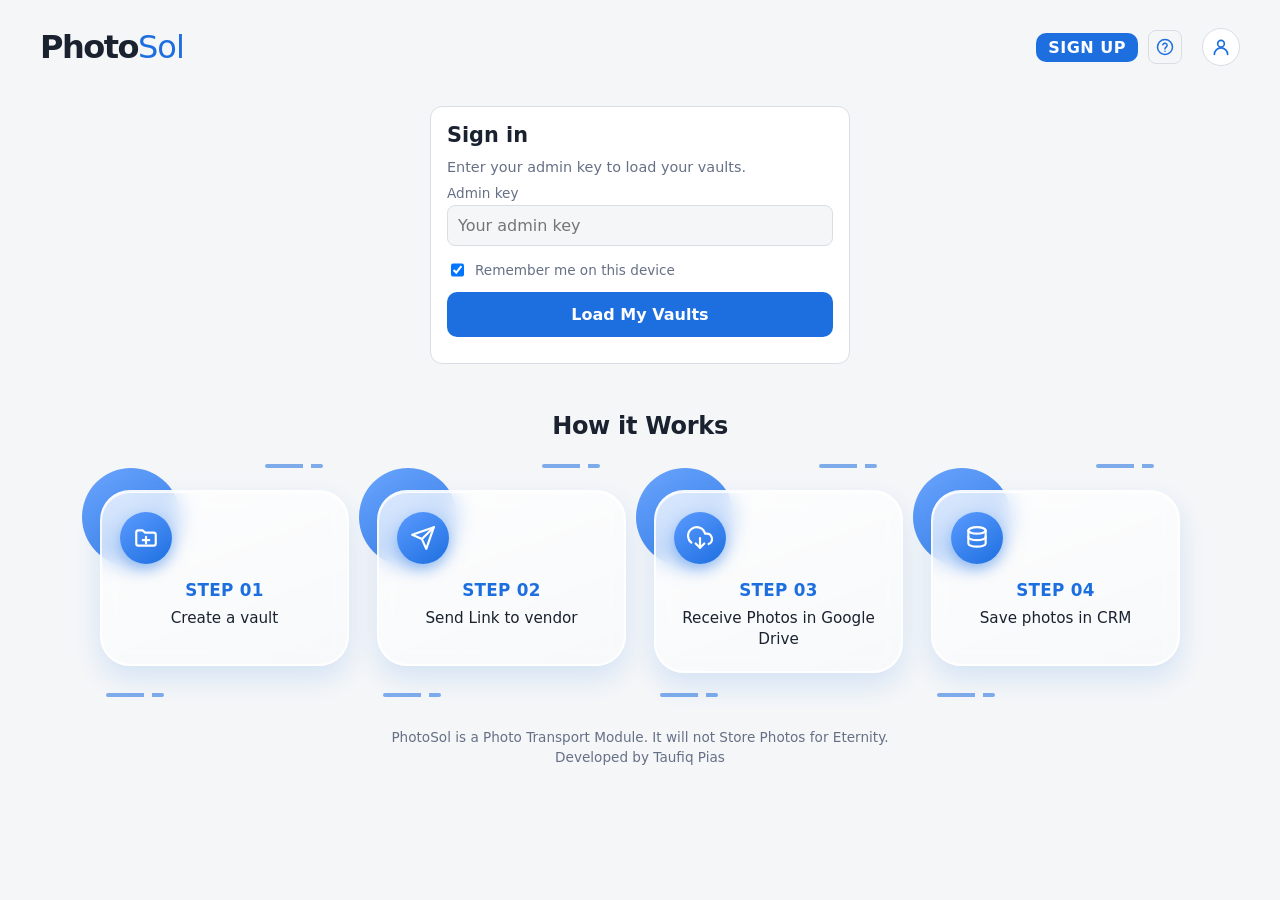
==== commit 329a649c: "Fix 1" ====
--- a/index.html
+++ b/index.html
@@ -1,419 +1,2053 @@
-<!DOCTYPE html><html lang="en"><head><meta charset="utf-8"><meta name="viewport" content="width=device-width,initial-scale=1">
-<title>PhotoSol – Admin</title><link rel="icon" type="image/svg+xml" href="favicon.svg"><link rel="stylesheet" href="style.css">
-<style>
-[hidden]{display:none!important}
-.wrap{max-width:1200px}
-@media(min-width:900px){body{padding:24px}}
-.top{display:flex;align-items:center;gap:14px;margin:4px 0 18px}
-.logo{font:800 2rem/1 system-ui,sans-serif;letter-spacing:-1.5px}.logo span{color:var(--pri);font-weight:300;letter-spacing:-1px}
-.who{margin-left:auto;display:flex;align-items:center;gap:10px}
-.co{color:var(--mut);font-size:1.05rem;font-weight:600;text-align:right}
-.av{width:38px;height:38px;border-radius:50%;background:var(--card);border:1px solid var(--bd);color:var(--pri);display:flex;align-items:center;justify-content:center;flex:none}
-.av svg{width:20px;height:20px}
-@media(max-width:560px){.co{font-size:.85rem}.logo{font-size:1.6rem}}
-
-.vh{display:flex;align-items:center;justify-content:space-between;gap:12px;flex-wrap:wrap;margin-bottom:12px}.vh h1{margin:0}
-button.cbtn{width:auto;margin:0;padding:10px 18px;font-size:.95rem}
-
-.fg{display:grid;grid-template-columns:1fr;gap:0 14px}.full{grid-column:1/-1}
-@media(min-width:600px){.fg{grid-template-columns:repeat(2,1fr)}.s2{grid-column:span 2}}
-@media(min-width:1000px){.fg{grid-template-columns:repeat(4,1fr)}}
-.fg>div{min-width:0}#list,.vr,.insbox{width:100%}
-.act{display:flex;gap:14px;align-items:center;justify-content:space-between;flex-direction:column;margin-top:6px}.act button,.act .msg{margin:0}
-@media(min-width:700px){.act{flex-direction:row}.act button{width:auto;padding:13px 34px}}
-
-.ins{position:relative;margin-bottom:8px}.ins textarea{width:100%}.ins button.x{position:absolute;right:6px;top:6px;width:26px;height:26px}
-button.add{background:transparent;color:var(--pri);border:1px dashed var(--pri);padding:9px;font-size:.9rem}
-button.ib{width:34px;height:34px;padding:0;margin:0;display:inline-flex;align-items:center;justify-content:center;background:transparent;color:var(--pri);border:1px solid var(--bd);border-radius:8px;flex:none}
-button.ib:hover{background:var(--bg)}button.ib.dng{color:#d03a3a}button.ib svg{width:18px;height:18px}
-input[type=checkbox]{width:18px;height:18px;padding:0;flex:none}
-.tb{display:flex;align-items:center;gap:10px;margin-bottom:8px;font-size:.85rem;color:var(--mut)}.tb label{display:flex;align-items:center;gap:6px;margin:0;color:inherit}
-.tb button{width:auto;margin:0 0 0 auto;padding:7px 12px;font-size:.85rem;background:#d03a3a}
-.vr{display:flex;align-items:center;gap:8px;padding:8px 0;border-top:1px solid var(--bd)}
-.vn{flex:1;min-width:0;white-space:nowrap;overflow:hidden;text-overflow:ellipsis;font-size:.92rem}
-.empty{color:var(--mut);font-size:1.05rem;padding:36px 10px;text-align:center}.empty b{color:var(--pri)}
-footer{text-align:center;color:var(--mut);font-size:.85rem;margin:20px 0 6px}footer div+div{margin-top:4px}
-.mh h1{display:flex;align-items:center;gap:8px}
-.tools{display:flex;gap:10px;flex-wrap:wrap;margin-bottom:10px}.tools input{flex:1 1 220px;min-width:0}
-.tools select{flex:0 0 auto;padding:10px;border:1px solid var(--bd);border-radius:8px;background:var(--bg);color:var(--tx);font:inherit}
-.vm{flex:1;min-width:0}.vt{display:flex;align-items:center;gap:6px;min-width:0}.vt .vn{flex:0 1 auto}
-.vd{font-size:.78rem;color:var(--mut);margin-top:2px}
-.warn{position:relative;flex:none;display:inline-flex;color:#e8a100;cursor:help;outline:none}.warn svg{width:18px;height:18px}
-.warn[data-tip]::after{content:attr(data-tip);position:absolute;left:-6px;bottom:calc(100% + 6px);width:max-content;max-width:250px;background:#1a2230;color:#fff;padding:6px 10px;border-radius:6px;font-size:.78rem;line-height:1.3;opacity:0;pointer-events:none;transition:opacity .12s;z-index:20}
-.warn[data-tip]:hover::after,.warn[data-tip]:focus::after{opacity:1}
-.sd{display:inline-flex;flex:none;width:20px;height:20px;border-radius:50%;background:var(--ok);color:#fff;align-items:center;justify-content:center;cursor:help}.sd svg{width:12px;height:12px;stroke-width:3}
-.vd{display:flex;flex-wrap:wrap;gap:2px 8px}.vd .pc{display:inline-flex;align-items:center;gap:4px}.vd .pc svg{width:13px;height:13px}
-button.ib.rop{color:var(--ok);border-color:var(--ok)}
-.who .sup{width:auto;margin:0;padding:8px 12px;background:transparent;color:var(--pri);font:800 1rem system-ui,sans-serif;letter-spacing:.5px}.who .sup:hover{text-decoration:underline}
-.note{background:#fff4d6;color:#6b4a00;border:1px solid #e8a100;border-left-width:5px;border-radius:10px;padding:12px 14px;margin:12px 0 4px;font-size:.92rem;line-height:1.5}
-@media(prefers-color-scheme:dark){.note{background:#3a2d08;color:#ffd98a}}
-.hp{position:absolute;left:-9999px;width:1px;height:1px;opacity:0}
-#sgDone{text-align:center;padding:18px 6px}#sgDone h2{margin:0 0 8px;font-size:1.15rem}#sgDone p{margin:0 0 6px;line-height:1.5}
-.fg2{display:grid;grid-template-columns:1fr;gap:0 14px}.fg2>div{min-width:0}@media(min-width:600px){.fg2{grid-template-columns:repeat(2,1fr)}}
-#expBar{display:flex;align-items:center;gap:10px;background:#fff4d6;color:#6b4a00;border:1px solid #e8a100;border-radius:10px;padding:10px 14px;margin-bottom:14px;font-size:.92rem}
-#expBar svg{width:20px;height:20px;flex:none;color:#e8a100}#expBar button{width:auto;margin:0 0 0 auto;padding:6px 14px;font-size:.85rem;background:#e8a100;color:#1a1a1a;flex:none}
-@media(prefers-color-scheme:dark){#expBar{background:#3a2d08;color:#ffd98a}}
-.rm{display:flex;align-items:center;gap:8px;margin:12px 0 0;color:var(--mut);font-size:.85rem}.rm input{width:auto}
-#how{max-width:1100px;margin:48px auto 56px}#how h2{text-align:center;font-size:1.5rem;margin:0 0 50px;letter-spacing:-.3px}
-.hw{display:grid;grid-template-columns:repeat(4,1fr);gap:34px 28px;padding:0 10px}
-.hw-i{position:relative}
-.hw-i::before,.hw-i::after{content:"";position:absolute;height:4px;width:58px;border-radius:3px;opacity:.55;background:linear-gradient(90deg,var(--pri) 0 38px,transparent 38px 46px,var(--pri) 46px 58px)}
-.hw-i::before{top:-26px;right:26px}.hw-i::after{bottom:-24px;left:6px}
-.hw-b{position:absolute;top:-22px;left:-18px;width:98px;height:98px;border-radius:50%;background:linear-gradient(145deg,#5b9bff,#1d6fe0);opacity:.9}
-.hw-c{position:relative;z-index:1;min-height:176px;padding:20px 18px 20px;border-radius:30px;text-align:center;
-  background:linear-gradient(160deg,rgba(255,255,255,.78),rgba(255,255,255,.34));border:2px solid rgba(255,255,255,.85);
-  box-shadow:0 12px 26px rgba(29,111,224,.14),inset 0 1px 0 rgba(255,255,255,.9);-webkit-backdrop-filter:blur(10px);backdrop-filter:blur(10px)}
-.hw-ic{display:flex;align-items:center;justify-content:center;width:52px;height:52px;border-radius:50%;margin:0 0 16px;color:#fff;background:linear-gradient(145deg,#5b9bff,#1d6fe0);box-shadow:0 6px 14px rgba(29,111,224,.35)}.hw-ic svg{display:block;width:26px;height:26px}
-.hw-n{color:var(--pri);font-weight:800;letter-spacing:.3px;font-size:1.05rem;text-transform:uppercase}
-.hw-t{margin-top:8px;color:var(--tx);line-height:1.4;font-size:.95rem}
-@media(prefers-color-scheme:dark){.hw-c{background:linear-gradient(160deg,rgba(255,255,255,.14),rgba(255,255,255,.04));border-color:rgba(255,255,255,.22);box-shadow:0 12px 26px rgba(0,0,0,.35),inset 0 1px 0 rgba(255,255,255,.18)}.hw-n{color:#6aa5ff}}
-@media(max-width:900px){.hw{grid-template-columns:repeat(2,1fr)}}
-@media(max-width:480px){.hw-b{left:-8px;width:84px;height:84px}.hw{gap:34px 18px;padding:0 4px}.hw-c{min-height:176px;padding:20px 12px}.hw-t{font-size:.88rem}}
-#login{max-width:420px;margin:40px auto}#login .sub{margin:0 0 4px;color:var(--mut);font-size:.9rem}
-.exl{margin:10px 0 4px;padding:0;list-style:none}.exl li{display:flex;justify-content:space-between;gap:12px;padding:8px 0;border-top:1px solid var(--bd);font-size:.92rem}
-.exl .n{min-width:0;word-break:break-word}.exl .t{color:#d03a3a;font-weight:600;white-space:nowrap}
-
-/* modals */
-.ov{position:fixed;inset:0;background:rgba(0,0,0,.6);display:flex;justify-content:center;padding:20px 12px;overflow:auto;z-index:50}
-.modal{background:var(--card);border:1px solid var(--bd);border-radius:12px;padding:16px;width:100%;max-width:900px;margin:auto}
-.modal.sm{max-width:640px}
-.mh{display:flex;align-items:center;justify-content:space-between;gap:10px;margin-bottom:6px}.mh h1{margin:0}
-.sub{color:var(--mut);font-size:.88rem;margin:0 0 4px;word-break:break-word}
-
-#toast{position:fixed;left:50%;bottom:24px;transform:translateX(-50%);background:var(--ok);color:#fff;padding:10px 18px;border-radius:10px;font-size:.92rem;z-index:120;box-shadow:0 4px 18px rgba(0,0,0,.3)}
-
-/* tutorial */
-#tourBlock{position:fixed;inset:0;z-index:80}
-#tourHL{position:fixed;z-index:81;border-radius:10px;box-shadow:0 0 0 9999px rgba(0,0,0,.66);outline:2px solid var(--pri);pointer-events:none;transition:left .2s,top .2s,width .2s,height .2s}
-#tourPop{position:fixed;z-index:82;width:min(340px,calc(100vw - 24px));background:var(--card);color:var(--tx);border:1px solid var(--pri);border-radius:12px;padding:14px 16px;box-shadow:0 8px 30px rgba(0,0,0,.45)}
-#tourPop h2{font-size:1.05rem;margin:2px 0 6px}#tourPop p{margin:0 0 12px;font-size:.92rem;line-height:1.45}
-#tourPop .tn{font-size:.78rem;color:var(--mut)}
-#tourPop .tbar{display:flex;gap:8px;align-items:center}
-#tourPop button{width:auto;margin:0;padding:8px 16px;font-size:.9rem}
-#tourPop .tskip{margin-right:auto;background:transparent;color:var(--mut);padding:8px 4px}
-#tourPop .dots{display:flex;gap:4px;margin-bottom:8px}#tourPop .dots i{height:4px;flex:1;border-radius:2px;background:var(--bd)}#tourPop .dots i.on{background:var(--pri)}
-</style></head><body><div class="wrap">
-
-<header class="top"><div class="logo">Photo<span>Sol</span></div>
-<div class="who"><button class="sup" id="signup" type="button">SIGN UP</button><button class="ib" id="help" title="How to use this app" aria-label="How to use this app"></button>
-<button class="ib" id="signout" title="Sign out" aria-label="Sign out" hidden></button><span class="co" id="co"></span><span class="av" id="avatar" title="Account"></span></div></header>
-
-<div class="card" id="login"><h1>Sign in</h1><p class="sub">Enter your admin key to load your vaults.</p>
-<label for="key">Admin key</label><input id="key" type="password" autocomplete="current-password" placeholder="Your admin key">
-<label class="rm"><input type="checkbox" id="remember" checked> Remember me on this device</label>
-<button id="unlock">Load My Vaults</button><div class="msg" id="lmsg"></div></div>
-<section id="how" aria-labelledby="howt"><h2 id="howt">How it Works</h2><div class="hw"><div class="hw-i"><div class="hw-b"></div><div class="hw-c"><span class="hw-ic"><svg fill="none" stroke="currentColor" stroke-width="2" stroke-linecap="round" stroke-linejoin="round" viewBox="0 0 24 24" aria-hidden="true"><path d="M3 7a2 2 0 0 1 2-2h4l2 2h8a2 2 0 0 1 2 2v8a2 2 0 0 1-2 2H5a2 2 0 0 1-2-2z"/><path d="M12 11v6M9 14h6"/></svg></span><div class="hw-n">Step 01</div><div class="hw-t">Create a vault</div></div></div><div class="hw-i"><div class="hw-b"></div><div class="hw-c"><span class="hw-ic"><svg fill="none" stroke="currentColor" stroke-width="2" stroke-linecap="round" stroke-linejoin="round" viewBox="0 0 24 24" aria-hidden="true"><path d="M22 2 11 13"/><path d="M22 2l-7 20-4-9-9-4z"/></svg></span><div class="hw-n">Step 02</div><div class="hw-t">Send Link to vendor</div></div></div><div class="hw-i"><div class="hw-b"></div><div class="hw-c"><span class="hw-ic"><svg fill="none" stroke="currentColor" stroke-width="2" stroke-linecap="round" stroke-linejoin="round" viewBox="0 0 24 24" aria-hidden="true"><path d="M20 17.6A5 5 0 0 0 18 8h-1.3A8 8 0 1 0 4 16.3"/><path d="M12 12v9"/><path d="m8 17 4 4 4-4"/></svg></span><div class="hw-n">Step 03</div><div class="hw-t">Receive Photos in Google Drive</div></div></div><div class="hw-i"><div class="hw-b"></div><div class="hw-c"><span class="hw-ic"><svg fill="none" stroke="currentColor" stroke-width="2" stroke-linecap="round" stroke-linejoin="round" viewBox="0 0 24 24" aria-hidden="true"><ellipse cx="12" cy="5" rx="8" ry="3"/><path d="M4 5v6c0 1.7 3.6 3 8 3s8-1.3 8-3V5"/><path d="M4 11v6c0 1.7 3.6 3 8 3s8-1.3 8-3v-6"/></svg></span><div class="hw-n">Step 04</div><div class="hw-t">Save photos in CRM</div></div></div></div></section>
-<div id="app" hidden>
-<div id="expBar" hidden><span id="expIc"></span><span id="expTxt"></span><button id="expView">View</button></div>
-<div class="card" id="vaultCard"><div class="vh"><h1>Vaults (<span id="cnt">0</span>)</h1><button class="cbtn" id="openCreate">+ Create A Vault</button></div>
-<div class="tools" id="tools"><input id="q" type="search" placeholder="Search by work order, address or date…" autocomplete="off" aria-label="Search vaults"><select id="sort" aria-label="Sort vaults"><option value="new">Newest to oldest</option><option value="old">Oldest to newest</option></select></div>
-<div class="tb" id="tbar"><label><input type="checkbox" id="all"> Select all</label><button id="bulk" disabled>Delete selected (0)</button></div>
-<div id="list"></div></div>
-</div>
-<footer><div>PhotoSol is a Photo Transport Module. It will not Store Photos for Eternity.</div><div>Developed by Taufiq Pias</div></footer></div>
-
-<!-- Create modal -->
-<div class="ov" id="cm" hidden><div class="modal" role="dialog" aria-modal="true" aria-labelledby="cmt">
-<div class="mh"><h1 id="cmt">Create Photo Vault</h1><button class="ib" id="cmx" title="Close" aria-label="Close"></button></div>
-<div class="fg" id="fg">
-<div><label>Work Order Number *</label><input id="wo"></div>
-<div><label>Work Order Type</label><input id="type" placeholder="e.g. Lawn cut"></div>
-<div><label>Due Date</label><input id="due" inputmode="numeric" placeholder="mm/dd/yyyy" maxlength="10" autocomplete="off"></div>
-<div><label>Contractor Name</label><input id="contractor"></div>
-<div class="s2"><label>Property Address *</label><input id="address"></div>
-<div><label>Support Phone</label><input id="phone" type="tel" placeholder="(000)-000-0000" maxlength="14"></div>
-<div><label>LockBox Number (optional)</label><input id="lock"></div>
-<div><label>Key Code (optional)</label><input id="code"></div>
-<div class="s2"><label>Payment</label><input id="pay" placeholder="e.g. $85"></div>
-<div class="full" id="insWrap"><label>Work Order Instructions</label><div class="insbox" id="ins"></div><button type="button" class="add" id="addins">+ Add Another Instruction</button></div>
-</div>
-<div class="act"><div class="msg" id="msg"></div><button id="go">Create Photo Vault</button></div>
-</div></div>
-
-<!-- Edit modal -->
-<div class="ov" id="em" hidden><div class="modal sm" role="dialog" aria-modal="true" aria-labelledby="emt">
-<div class="mh"><h1 id="emt">Edit Vault</h1><button class="ib" id="emx" title="Close" aria-label="Close"></button></div>
-<p class="sub" id="emname"></p>
-<div class="fg2">
-<div><label>Due Date</label><input id="edue" inputmode="numeric" placeholder="mm/dd/yyyy" maxlength="10" autocomplete="off"></div>
-<div><label>Contractor Name</label><input id="econtractor"></div>
-<div><label>LockBox Number</label><input id="elock"></div>
-<div><label>Key Code</label><input id="ecode"></div>
-<div class="full"><label>Payment</label><input id="epay" placeholder="e.g. $85"></div>
-<div class="full"><label>Work Order Instructions</label><div class="insbox" id="eins"></div>
-<button type="button" class="add" id="eadd">+ Add Another Instruction</button></div>
-</div>
-<div class="act"><div class="msg" id="emsg"></div><button id="esave">Save Changes</button></div>
-</div></div>
-
-<!-- Expiry warning -->
-<div class="ov" id="xm" hidden><div class="modal sm" role="alertdialog" aria-modal="true" aria-labelledby="xmt">
-<div class="mh"><h1 id="xmt"></h1></div>
-<p style="margin:6px 0 0;line-height:1.5">The following vaults will be deleted within 3 days from both PhotoSol &amp; Google Drive. Please save the photos elsewhere or create a new vault. Once the Vault is deleted, we will not be held liable. PhotoSol is only a Photo transfer Module. Not a Storage Solution</p>
-<ul class="exl" id="xl"></ul>
-<button id="xok">I Understand</button>
-</div></div>
-
-<!-- Sign up -->
-<div class="ov" id="sg" hidden><div class="modal sm" role="dialog" aria-modal="true" aria-labelledby="sgt">
-<div class="mh"><h1 id="sgt">Sign Up</h1><button class="ib" id="sgx" title="Close" aria-label="Close"></button></div>
-<div id="sgForm">
-<p class="sub">Tell us about your company and we will set up your account.</p>
-<div class="fg2">
-<div><label for="sgname">Full Name *</label><input id="sgname" autocomplete="name"></div>
-<div><label for="sgemail">Personal Email *</label><input id="sgemail" type="email" autocomplete="email"></div>
-<div><label for="sgcemail">Company Email for Notification *</label><input id="sgcemail" type="email"></div>
-<div><label for="sgco">Company Name *</label><input id="sgco" autocomplete="organization"></div>
-<div><label for="sgphone">Contact Number *</label><input id="sgphone" type="tel" inputmode="tel" autocomplete="tel"></div>
-<div><label for="sgwa">WhatsApp Number *</label><input id="sgwa" type="tel" inputmode="tel"></div>
-<div class="full"><label for="sgaddr">Address (BD) *</label><textarea id="sgaddr" rows="3" autocomplete="street-address"></textarea></div>
-</div>
-<input class="hp" id="sgweb" tabindex="-1" autocomplete="off" aria-hidden="true">
-<div class="note" role="note"><b>Please note:</b> PhotoSol is an End-to-End encrypted photo transportation system. For encryption, it takes us 24 hours to prepare your ID with Google's system. Please be patient. Someone from our TEAM will email you your ADMIN_KEY within 24 hours.</div>
-<div class="act"><div class="msg" id="sgmsg"></div><button id="sgsend">Submit Sign Up</button></div>
-</div>
-<div id="sgDone" hidden><h2>✔ Request received</h2><p>Thank you! Someone from our TEAM will email your ADMIN_KEY to your personal email within 24 hours.</p><button id="sgok">Close</button></div>
-</div></div>
-
-<!-- Tutorial -->
-<div id="tour" hidden><div id="tourBlock"></div><div id="tourHL"></div>
-<div id="tourPop" role="dialog" aria-live="polite"><div class="dots" id="tpDots"></div><div class="tn" id="tpN"></div><h2 id="tpT"></h2><p id="tpB"></p>
-<div class="tbar"><button class="tskip" id="tpSkip">Skip</button><button class="sec" id="tpBack">Back</button><button id="tpNext">Next</button></div></div></div>
-<div id="toast" hidden></div>
-
-<script src="config.js"></script><script>
-const $=id=>document.getElementById(id),esc=s=>String(s).replace(/[&<>"]/g,c=>({'&':'&amp;','<':'&lt;','>':'&gt;','"':'&quot;'}[c]));
-const S='fill="none" stroke="currentColor" stroke-width="2" stroke-linecap="round" stroke-linejoin="round" viewBox="0 0 24 24"';
-const I={d:`<svg ${S}><path d="M3 7a2 2 0 0 1 2-2h4l2 2h8a2 2 0 0 1 2 2v8a2 2 0 0 1-2 2H5a2 2 0 0 1-2-2z"/></svg>`,
-c:`<svg ${S}><rect x="9" y="9" width="12" height="12" rx="2"/><path d="M5 15H4a1 1 0 0 1-1-1V4a1 1 0 0 1 1-1h10a1 1 0 0 1 1 1v1"/></svg>`,
-t:`<svg ${S}><path d="M3 6h18M8 6V4h8v2M6 6l1 14h10l1-14M10 10v6M14 10v6"/></svg>`,
-x:`<svg ${S}><path d="M6 6l12 12M18 6L6 18"/></svg>`,
-e:`<svg ${S}><path d="M12 20h9"/><path d="M16.5 3.5a2.1 2.1 0 0 1 3 3L7 19l-4 1 1-4z"/></svg>`,
-u:`<svg ${S}><circle cx="12" cy="8" r="4"/><path d="M4 21a8 8 0 0 1 16 0"/></svg>`,
-h:`<svg ${S}><circle cx="12" cy="12" r="10"/><path d="M9.1 9a3 3 0 0 1 5.8 1c0 2-3 2.5-3 4.5M12 17.5h.01"/></svg>`};
-I.w=`<svg ${S}><path d="M10.3 3.9L1.8 18a2 2 0 0 0 1.7 3h17a2 2 0 0 0 1.7-3L13.7 3.9a2 2 0 0 0-3.4 0z"/><path d="M12 9v4M12 17h.01"/></svg>`;
-I.k=`<svg ${S}><path d="M5 12l5 5L20 7"/></svg>`;
-I.p=`<svg ${S}><path d="M23 19a2 2 0 0 1-2 2H3a2 2 0 0 1-2-2V8a2 2 0 0 1 2-2h4l2-3h6l2 3h4a2 2 0 0 1 2 2z"/><circle cx="12" cy="13" r="4"/></svg>`;
-I.r=`<svg ${S}><path d="M1 4v6h6"/><path d="M3.51 15a9 9 0 1 0 2.13-9.36L1 10"/></svg>`;
-$('help').innerHTML=I.h;$('signout').innerHTML=`<svg ${S}><path d="M9 21H5a2 2 0 0 1-2-2V5a2 2 0 0 1 2-2h4M16 17l5-5-5-5M21 12H9"/></svg>`;$('expIc').innerHTML=I.w;$('xmt').innerHTML='<span class="warn" style="cursor:default">'+I.w+'</span> Vaults Expiring Soon';$('avatar').innerHTML=I.u;$('sgx').innerHTML=I.x;$('cmx').innerHTML=I.x;$('emx').innerHTML=I.x;
-
-localStorage.removeItem('pvList'); // the list now comes from the server
-let KEY=localStorage.pvKey||sessionStorage.pvKey||'',USER='',vaults=[],sel=new Set(),editIdx=-1;
-const vid=v=>new URL(v.link).searchParams.get('id');
-let tt;function toast(m){const t=$('toast');t.textContent=m;t.hidden=false;clearTimeout(tt);tt=setTimeout(()=>t.hidden=true,2400);}
-
-/* ---------- formatting ---------- */
-function fmtPhone(v){let d=String(v).replace(/\D/g,'');if(d.length>10&&d[0]==='1')d=d.slice(1);d=d.slice(0,10);
-  return !d?'':d.length<=3?'('+d:d.length<=6?'('+d.slice(0,3)+')-'+d.slice(3):'('+d.slice(0,3)+')-'+d.slice(3,6)+'-'+d.slice(6);}
-function fmtDate(v){const d=String(v).replace(/\D/g,'').slice(0,8);
-  return d.length<=2?d:d.length<=4?d.slice(0,2)+'/'+d.slice(2):d.slice(0,2)+'/'+d.slice(2,4)+'/'+d.slice(4);}
-function validDate(s){const m=s.match(/^(\d\d)\/(\d\d)\/(\d{4})$/);if(!m)return false;const d=new Date(+m[3],m[1]-1,+m[2]);return d.getMonth()==m[1]-1&&d.getDate()==+m[2];}
-$('phone').oninput=e=>{e.target.value=fmtPhone(e.target.value);};
-$('due').oninput=e=>{e.target.value=fmtDate(e.target.value);};
-
-/* ---------- modals ---------- */
-const lock=()=>{document.body.style.overflow=(!$('cm').hidden||!$('em').hidden||!$('xm').hidden||!$('sg').hidden)?'hidden':'';};
-const openM=id=>{$(id).hidden=false;lock();};
-const closeM=id=>{$(id).hidden=true;lock();};
-['cm','em','xm','sg'].forEach(id=>$(id).addEventListener('mousedown',e=>{if(e.target===$(id)&&!tourOpen)closeM(id);}));
-$('cmx').onclick=()=>closeM('cm');$('emx').onclick=()=>closeM('em');
-document.addEventListener('keydown',e=>{if(e.key!=='Escape')return;if(tourOpen)endTour();else{closeM('cm');closeM('em');closeM('xm');closeM('sg');}});
-$('openCreate').onclick=()=>{$('msg').textContent='';openM('cm');};
-
-/* ---------- instruction boxes ---------- */
-function addIns(box,val){const d=document.createElement('div');d.className='ins';
-  const ta=document.createElement('textarea');ta.rows=3;ta.placeholder='Instruction';ta.value=val||'';d.appendChild(ta);
-  if(box.children.length){const b=document.createElement('button');b.type='button';b.className='ib x';b.title='Remove instruction';b.innerHTML=I.x;b.onclick=()=>d.remove();d.appendChild(b);}
-  box.appendChild(d);return ta;}
-const getParts=box=>[...box.querySelectorAll('textarea')].map(t=>t.value.trim()).filter(Boolean);
-const joinIns=p=>p.length>1?p.map((t,i)=>(i+1)+'. '+t).join('\n\n'):(p[0]||'');
-addIns($('ins'));$('addins').onclick=()=>addIns($('ins')).focus();$('eadd').onclick=()=>addIns($('eins')).focus();
-
-/* ---------- vault list ---------- */
-const DAY=864e5,LIFE=30*DAY,WARN=3*DAY;
-const p2=n=>String(n).padStart(2,'0');
-const fmtC=t=>{if(!t)return'Unknown';const d=new Date(t);return p2(d.getMonth()+1)+'/'+p2(d.getDate())+'/'+d.getFullYear();};
-const left=v=>v.created?v.created+LIFE-Date.now():Infinity;   // ms until auto-delete
-const NOREC='No record found. Vault might have expired. Please check your Google Drive Trash Folder if the vault had been created within 60 days.';
-const WARN10=10*DAY,daysLeft=v=>Math.max(1,Math.ceil(left(v)/DAY));
-function warnH(v){if(!v.created||left(v)>WARN10)return'';const n=daysLeft(v),t='This VAULT will be deleted within ('+n+') '+(n===1?'Day':'Days')+'. Please save your data.';
-  return `<span class="warn" tabindex="0" data-tip="${t}" aria-label="${t}">${I.w}</span>`;}
-const validTill=v=>v.created?fmtC(v.created+LIFE):'Unknown';
-let q='',sortBy='new',lastKey='';
-function shown(){const s=q.trim().toLowerCase();
-  return vaults.map((v,i)=>({v,i})).filter(x=>!s||(x.v.name+' '+fmtC(x.v.created)).toLowerCase().includes(s))
-    .sort((a,b)=>sortBy==='new'?(b.v.created||0)-(a.v.created||0):(a.v.created||0)-(b.v.created||0));}
-function render(){
-  const view=shown(),vs=view.filter(x=>sel.has(x.v.link));
-  $('list').innerHTML=!vaults.length?'<div class="empty">Please <b>CREATE A VAULT</b> to start</div>':!view.length?`<div class="empty">${NOREC}</div>`:
-  view.map(({v,i})=>`<div class="vr"><input type="checkbox" data-i="${i}" ${sel.has(v.link)?'checked':''}>
-<div class="vm"><div class="vt"><div class="vn" title="${esc(v.name)}">${esc(v.name)}</div>${v.submitted?`<span class="sd" tabindex="0" title="Order submitted by the contractor" aria-label="Order submitted by the contractor">${I.k}</span>`:''}${warnH(v)}</div><div class="vd"><span>Created: ${fmtC(v.created)}</span><span>Valid till: ${validTill(v)}</span><span class="pc" title="Photos in this vault">${I.p} ${v.photos||0} photo${v.photos===1?'':'s'}</span></div></div>
-${v.submitted?`<button class="ib rop" title="Reopen submitted order" aria-label="Reopen submitted order" onclick="reopen(${i})">${I.r}</button>`:''}
+<!doctype html>
+<html lang="en">
+  <head>
+    <meta charset="utf-8" />
+    <meta name="viewport" content="width=device-width,initial-scale=1" />
+    <title>PhotoSol – Admin</title>
+    <link rel="icon" type="image/svg+xml" href="favicon.svg" />
+    <link rel="stylesheet" href="style.css" />
+    <style>
+      [hidden] {
+        display: none !important;
+      }
+      .wrap {
+        max-width: 1200px;
+      }
+      @media (min-width: 900px) {
+        body {
+          padding: 24px;
+        }
+      }
+      .top {
+        display: flex;
+        align-items: center;
+        gap: 14px;
+        margin: 4px 0 18px;
+      }
+      .logo {
+        font:
+          800 2rem/1 system-ui,
+          sans-serif;
+        letter-spacing: -1.5px;
+      }
+      .logo span {
+        color: var(--pri);
+        font-weight: 300;
+        letter-spacing: -1px;
+      }
+      .who {
+        margin-left: auto;
+        display: flex;
+        align-items: center;
+        gap: 10px;
+      }
+      .co {
+        color: var(--mut);
+        font-size: 1.05rem;
+        font-weight: 600;
+        text-align: right;
+      }
+      .av {
+        width: 38px;
+        height: 38px;
+        border-radius: 50%;
+        background: var(--card);
+        border: 1px solid var(--bd);
+        color: var(--pri);
+        display: flex;
+        align-items: center;
+        justify-content: center;
+        flex: none;
+      }
+      .av svg {
+        width: 20px;
+        height: 20px;
+      }
+      @media (max-width: 560px) {
+        .co {
+          font-size: 0.85rem;
+        }
+        .logo {
+          font-size: 1.6rem;
+        }
+      }
+
+      .vh {
+        display: flex;
+        align-items: center;
+        justify-content: space-between;
+        gap: 12px;
+        flex-wrap: wrap;
+        margin-bottom: 12px;
+      }
+      .vh h1 {
+        margin: 0;
+      }
+      button.cbtn {
+        width: auto;
+        margin: 0;
+        padding: 10px 18px;
+        font-size: 0.95rem;
+      }
+
+      .fg {
+        display: grid;
+        grid-template-columns: 1fr;
+        gap: 0 14px;
+      }
+      .full {
+        grid-column: 1/-1;
+      }
+      @media (min-width: 600px) {
+        .fg {
+          grid-template-columns: repeat(2, 1fr);
+        }
+        .s2 {
+          grid-column: span 2;
+        }
+      }
+      @media (min-width: 1000px) {
+        .fg {
+          grid-template-columns: repeat(4, 1fr);
+        }
+      }
+      .fg > div {
+        min-width: 0;
+      }
+      #list,
+      .vr,
+      .insbox {
+        width: 100%;
+      }
+      .act {
+        display: flex;
+        gap: 14px;
+        align-items: center;
+        justify-content: space-between;
+        flex-direction: column;
+        margin-top: 6px;
+      }
+      .act button,
+      .act .msg {
+        margin: 0;
+      }
+      @media (min-width: 700px) {
+        .act {
+          flex-direction: row;
+        }
+        .act button {
+          width: auto;
+          padding: 13px 34px;
+        }
+      }
+
+      .ins {
+        position: relative;
+        margin-bottom: 8px;
+      }
+      .ins textarea {
+        width: 100%;
+      }
+      .ins button.x {
+        position: absolute;
+        right: 6px;
+        top: 6px;
+        width: 26px;
+        height: 26px;
+      }
+      button.add {
+        background: transparent;
+        color: var(--pri);
+        border: 1px dashed var(--pri);
+        padding: 9px;
+        font-size: 0.9rem;
+      }
+      button.ib {
+        width: 34px;
+        height: 34px;
+        padding: 0;
+        margin: 0;
+        display: inline-flex;
+        align-items: center;
+        justify-content: center;
+        background: transparent;
+        color: var(--pri);
+        border: 1px solid var(--bd);
+        border-radius: 8px;
+        flex: none;
+      }
+      button.ib:hover {
+        background: var(--bg);
+      }
+      button.ib.dng {
+        color: #d03a3a;
+      }
+      button.ib svg {
+        width: 18px;
+        height: 18px;
+      }
+      input[type="checkbox"] {
+        width: 18px;
+        height: 18px;
+        padding: 0;
+        flex: none;
+      }
+      .tb {
+        display: flex;
+        align-items: center;
+        gap: 10px;
+        margin-bottom: 8px;
+        font-size: 0.85rem;
+        color: var(--mut);
+      }
+      .tb label {
+        display: flex;
+        align-items: center;
+        gap: 6px;
+        margin: 0;
+        color: inherit;
+      }
+      .tb button {
+        width: auto;
+        margin: 0 0 0 auto;
+        padding: 7px 12px;
+        font-size: 0.85rem;
+        background: #d03a3a;
+      }
+      .vr {
+        display: flex;
+        align-items: center;
+        gap: 8px;
+        padding: 8px 0;
+        border-top: 1px solid var(--bd);
+      }
+      .vn {
+        flex: 1;
+        min-width: 0;
+        white-space: nowrap;
+        overflow: hidden;
+        text-overflow: ellipsis;
+        font-size: 0.92rem;
+      }
+      .empty {
+        color: var(--mut);
+        font-size: 1.05rem;
+        padding: 36px 10px;
+        text-align: center;
+      }
+      .empty b {
+        color: var(--pri);
+      }
+      footer {
+        text-align: center;
+        color: var(--mut);
+        font-size: 0.85rem;
+        margin: 20px 0 6px;
+      }
+      footer div + div {
+        margin-top: 4px;
+      }
+      .mh h1 {
+        display: flex;
+        align-items: center;
+        gap: 8px;
+      }
+      .tools {
+        display: flex;
+        gap: 10px;
+        flex-wrap: wrap;
+        margin-bottom: 10px;
+      }
+      .tools input {
+        flex: 1 1 220px;
+        min-width: 0;
+      }
+      .tools select {
+        flex: 0 0 auto;
+        padding: 10px;
+        border: 1px solid var(--bd);
+        border-radius: 8px;
+        background: var(--bg);
+        color: var(--tx);
+        font: inherit;
+      }
+      .vm {
+        flex: 1;
+        min-width: 0;
+      }
+      .vt {
+        display: flex;
+        align-items: center;
+        gap: 6px;
+        min-width: 0;
+      }
+      .vt .vn {
+        flex: 0 1 auto;
+      }
+      .vd {
+        font-size: 0.78rem;
+        color: var(--mut);
+        margin-top: 2px;
+      }
+      .warn {
+        position: relative;
+        flex: none;
+        display: inline-flex;
+        color: #e8a100;
+        cursor: help;
+        outline: none;
+      }
+      .warn svg {
+        width: 18px;
+        height: 18px;
+      }
+      .warn[data-tip]::after {
+        content: attr(data-tip);
+        position: absolute;
+        left: -6px;
+        bottom: calc(100% + 6px);
+        width: max-content;
+        max-width: 250px;
+        background: #1a2230;
+        color: #fff;
+        padding: 6px 10px;
+        border-radius: 6px;
+        font-size: 0.78rem;
+        line-height: 1.3;
+        opacity: 0;
+        pointer-events: none;
+        transition: opacity 0.12s;
+        z-index: 20;
+      }
+      .warn[data-tip]:hover::after,
+      .warn[data-tip]:focus::after {
+        opacity: 1;
+      }
+      .sd {
+        display: inline-flex;
+        flex: none;
+        width: 20px;
+        height: 20px;
+        border-radius: 50%;
+        background: var(--ok);
+        color: #fff;
+        align-items: center;
+        justify-content: center;
+        cursor: help;
+      }
+      .sd svg {
+        width: 12px;
+        height: 12px;
+        stroke-width: 3;
+      }
+      .vd {
+        display: flex;
+        flex-wrap: wrap;
+        gap: 2px 8px;
+      }
+      .vd .pc {
+        display: inline-flex;
+        align-items: center;
+        gap: 4px;
+      }
+      .vd .pc svg {
+        width: 13px;
+        height: 13px;
+      }
+      button.ib.rop {
+        color: var(--ok);
+        border-color: var(--ok);
+      }
+      .who .sup {
+        width: auto;
+        margin: 0;
+        padding: 5px 12px;
+        background: var(--pri);
+        color: #fff;
+        font:
+          800 1rem system-ui,
+          sans-serif;
+        letter-spacing: 0.5px;
+      }
+      .who .sup:hover {
+        text-decoration: none;
+        scale: 1.08;
+        transition: scale 0.12s;
+      }
+      .note {
+        background: #fff4d6;
+        color: #6b4a00;
+        border: 1px solid #e8a100;
+        border-left-width: 5px;
+        border-radius: 10px;
+        padding: 12px 14px;
+        margin: 12px 0 4px;
+        font-size: 0.92rem;
+        line-height: 1.5;
+      }
+      @media (prefers-color-scheme: dark) {
+        .note {
+          background: #3a2d08;
+          color: #ffd98a;
+        }
+      }
+      .hp {
+        position: absolute;
+        left: -9999px;
+        width: 1px;
+        height: 1px;
+        opacity: 0;
+      }
+      #sgDone {
+        text-align: center;
+        padding: 18px 6px;
+      }
+      #sgDone h2 {
+        margin: 0 0 8px;
+        font-size: 1.15rem;
+      }
+      #sgDone p {
+        margin: 0 0 6px;
+        line-height: 1.5;
+      }
+      .fg2 {
+        display: grid;
+        grid-template-columns: 1fr;
+        gap: 0 14px;
+      }
+      .fg2 > div {
+        min-width: 0;
+      }
+      @media (min-width: 600px) {
+        .fg2 {
+          grid-template-columns: repeat(2, 1fr);
+        }
+      }
+      #expBar {
+        display: flex;
+        align-items: center;
+        gap: 10px;
+        background: #fff4d6;
+        color: #6b4a00;
+        border: 1px solid #e8a100;
+        border-radius: 10px;
+        padding: 10px 14px;
+        margin-bottom: 14px;
+        font-size: 0.92rem;
+      }
+      #expBar svg {
+        width: 20px;
+        height: 20px;
+        flex: none;
+        color: #e8a100;
+      }
+      #expBar button {
+        width: auto;
+        margin: 0 0 0 auto;
+        padding: 6px 14px;
+        font-size: 0.85rem;
+        background: #e8a100;
+        color: #1a1a1a;
+        flex: none;
+      }
+      @media (prefers-color-scheme: dark) {
+        #expBar {
+          background: #3a2d08;
+          color: #ffd98a;
+        }
+      }
+      .rm {
+        display: flex;
+        align-items: center;
+        gap: 8px;
+        margin: 12px 0 0;
+        color: var(--mut);
+        font-size: 0.85rem;
+      }
+      .rm input {
+        width: auto;
+      }
+      #how {
+        max-width: 1100px;
+        margin: 48px auto 56px;
+      }
+      #how h2 {
+        text-align: center;
+        font-size: 1.5rem;
+        margin: 0 0 50px;
+        letter-spacing: -0.3px;
+      }
+      .hw {
+        display: grid;
+        grid-template-columns: repeat(4, 1fr);
+        gap: 34px 28px;
+        padding: 0 10px;
+      }
+      .hw-i {
+        position: relative;
+      }
+      .hw-i::before,
+      .hw-i::after {
+        content: "";
+        position: absolute;
+        height: 4px;
+        width: 58px;
+        border-radius: 3px;
+        opacity: 0.55;
+        background: linear-gradient(
+          90deg,
+          var(--pri) 0 38px,
+          transparent 38px 46px,
+          var(--pri) 46px 58px
+        );
+      }
+      .hw-i::before {
+        top: -26px;
+        right: 26px;
+      }
+      .hw-i::after {
+        bottom: -24px;
+        left: 6px;
+      }
+      .hw-b {
+        position: absolute;
+        top: -22px;
+        left: -18px;
+        width: 98px;
+        height: 98px;
+        border-radius: 50%;
+        background: linear-gradient(145deg, #5b9bff, #1d6fe0);
+        opacity: 0.9;
+      }
+      .hw-c {
+        position: relative;
+        z-index: 1;
+        min-height: 176px;
+        padding: 20px 18px 20px;
+        border-radius: 30px;
+        text-align: center;
+        background: linear-gradient(
+          160deg,
+          rgba(255, 255, 255, 0.78),
+          rgba(255, 255, 255, 0.34)
+        );
+        border: 2px solid rgba(255, 255, 255, 0.85);
+        box-shadow:
+          0 12px 26px rgba(29, 111, 224, 0.14),
+          inset 0 1px 0 rgba(255, 255, 255, 0.9);
+        -webkit-backdrop-filter: blur(10px);
+        backdrop-filter: blur(10px);
+      }
+      .hw-ic {
+        display: flex;
+        align-items: center;
+        justify-content: center;
+        width: 52px;
+        height: 52px;
+        border-radius: 50%;
+        margin: 0 0 16px;
+        color: #fff;
+        background: linear-gradient(145deg, #5b9bff, #1d6fe0);
+        box-shadow: 0 6px 14px rgba(29, 111, 224, 0.35);
+      }
+      .hw-ic svg {
+        display: block;
+        width: 26px;
+        height: 26px;
+      }
+      .hw-n {
+        color: var(--pri);
+        font-weight: 800;
+        letter-spacing: 0.3px;
+        font-size: 1.05rem;
+        text-transform: uppercase;
+      }
+      .hw-t {
+        margin-top: 8px;
+        color: var(--tx);
+        line-height: 1.4;
+        font-size: 0.95rem;
+      }
+      @media (prefers-color-scheme: dark) {
+        .hw-c {
+          background: linear-gradient(
+            160deg,
+            rgba(255, 255, 255, 0.14),
+            rgba(255, 255, 255, 0.04)
+          );
+          border-color: rgba(255, 255, 255, 0.22);
+          box-shadow:
+            0 12px 26px rgba(0, 0, 0, 0.35),
+            inset 0 1px 0 rgba(255, 255, 255, 0.18);
+        }
+        .hw-n {
+          color: #6aa5ff;
+        }
+      }
+      @media (max-width: 900px) {
+        .hw {
+          grid-template-columns: repeat(2, 1fr);
+        }
+      }
+      @media (max-width: 480px) {
+        .hw-b {
+          left: -8px;
+          width: 84px;
+          height: 84px;
+        }
+        .hw {
+          gap: 34px 18px;
+          padding: 0 4px;
+        }
+        .hw-c {
+          min-height: 176px;
+          padding: 20px 12px;
+        }
+        .hw-t {
+          font-size: 0.88rem;
+        }
+      }
+      #login {
+        max-width: 420px;
+        margin: 40px auto;
+      }
+      #login .sub {
+        margin: 0 0 4px;
+        color: var(--mut);
+        font-size: 0.9rem;
+      }
+      .exl {
+        margin: 10px 0 4px;
+        padding: 0;
+        list-style: none;
+      }
+      .exl li {
+        display: flex;
+        justify-content: space-between;
+        gap: 12px;
+        padding: 8px 0;
+        border-top: 1px solid var(--bd);
+        font-size: 0.92rem;
+      }
+      .exl .n {
+        min-width: 0;
+        word-break: break-word;
+      }
+      .exl .t {
+        color: #d03a3a;
+        font-weight: 600;
+        white-space: nowrap;
+      }
+
+      /* modals */
+      .ov {
+        position: fixed;
+        inset: 0;
+        background: rgba(0, 0, 0, 0.6);
+        display: flex;
+        justify-content: center;
+        padding: 20px 12px;
+        overflow: auto;
+        z-index: 50;
+      }
+      .modal {
+        background: var(--card);
+        border: 1px solid var(--bd);
+        border-radius: 12px;
+        padding: 16px;
+        width: 100%;
+        max-width: 900px;
+        margin: auto;
+      }
+      .modal.sm {
+        max-width: 640px;
+      }
+      .mh {
+        display: flex;
+        align-items: center;
+        justify-content: space-between;
+        gap: 10px;
+        margin-bottom: 6px;
+      }
+      .mh h1 {
+        margin: 0;
+      }
+      .sub {
+        color: var(--mut);
+        font-size: 0.88rem;
+        margin: 0 0 4px;
+        word-break: break-word;
+      }
+
+      #toast {
+        position: fixed;
+        left: 50%;
+        bottom: 24px;
+        transform: translateX(-50%);
+        background: var(--ok);
+        color: #fff;
+        padding: 10px 18px;
+        border-radius: 10px;
+        font-size: 0.92rem;
+        z-index: 120;
+        box-shadow: 0 4px 18px rgba(0, 0, 0, 0.3);
+      }
+
+      /* tutorial */
+      #tourBlock {
+        position: fixed;
+        inset: 0;
+        z-index: 80;
+      }
+      #tourHL {
+        position: fixed;
+        z-index: 81;
+        border-radius: 10px;
+        box-shadow: 0 0 0 9999px rgba(0, 0, 0, 0.66);
+        outline: 2px solid var(--pri);
+        pointer-events: none;
+        transition:
+          left 0.2s,
+          top 0.2s,
+          width 0.2s,
+          height 0.2s;
+      }
+      #tourPop {
+        position: fixed;
+        z-index: 82;
+        width: min(340px, calc(100vw - 24px));
+        background: var(--card);
+        color: var(--tx);
+        border: 1px solid var(--pri);
+        border-radius: 12px;
+        padding: 14px 16px;
+        box-shadow: 0 8px 30px rgba(0, 0, 0, 0.45);
+      }
+      #tourPop h2 {
+        font-size: 1.05rem;
+        margin: 2px 0 6px;
+      }
+      #tourPop p {
+        margin: 0 0 12px;
+        font-size: 0.92rem;
+        line-height: 1.45;
+      }
+      #tourPop .tn {
+        font-size: 0.78rem;
+        color: var(--mut);
+      }
+      #tourPop .tbar {
+        display: flex;
+        gap: 8px;
+        align-items: center;
+      }
+      #tourPop button {
+        width: auto;
+        margin: 0;
+        padding: 8px 16px;
+        font-size: 0.9rem;
+      }
+      #tourPop .tskip {
+        margin-right: auto;
+        background: transparent;
+        color: var(--mut);
+        padding: 8px 4px;
+      }
+      #tourPop .dots {
+        display: flex;
+        gap: 4px;
+        margin-bottom: 8px;
+      }
+      #tourPop .dots i {
+        height: 4px;
+        flex: 1;
+        border-radius: 2px;
+        background: var(--bd);
+      }
+      #tourPop .dots i.on {
+        background: var(--pri);
+      }
+    </style>
+  </head>
+  <body>
+    <div class="wrap">
+      <header class="top">
+        <div class="logo">Photo<span>Sol</span></div>
+        <div class="who">
+          <button class="sup" id="signup" type="button">SIGN UP</button
+          ><button
+            class="ib"
+            id="help"
+            title="How to use this app"
+            aria-label="How to use this app"
+          ></button>
+          <button
+            class="ib"
+            id="signout"
+            title="Sign out"
+            aria-label="Sign out"
+            hidden
+          ></button
+          ><span class="co" id="co"></span
+          ><span class="av" id="avatar" title="Account"></span>
+        </div>
+      </header>
+
+      <div class="card" id="login">
+        <h1>Sign in</h1>
+        <p class="sub">Enter your admin key to load your vaults.</p>
+        <label for="key">Admin key</label
+        ><input
+          id="key"
+          type="password"
+          autocomplete="current-password"
+          placeholder="Your admin key"
+        />
+        <label class="rm"
+          ><input type="checkbox" id="remember" checked /> Remember me on this
+          device</label
+        >
+        <button id="unlock">Load My Vaults</button>
+        <div class="msg" id="lmsg"></div>
+      </div>
+      <section id="how" aria-labelledby="howt">
+        <h2 id="howt">How it Works</h2>
+        <div class="hw">
+          <div class="hw-i">
+            <div class="hw-b"></div>
+            <div class="hw-c">
+              <span class="hw-ic"
+                ><svg
+                  fill="none"
+                  stroke="currentColor"
+                  stroke-width="2"
+                  stroke-linecap="round"
+                  stroke-linejoin="round"
+                  viewBox="0 0 24 24"
+                  aria-hidden="true"
+                >
+                  <path
+                    d="M3 7a2 2 0 0 1 2-2h4l2 2h8a2 2 0 0 1 2 2v8a2 2 0 0 1-2 2H5a2 2 0 0 1-2-2z"
+                  />
+                  <path d="M12 11v6M9 14h6" /></svg
+              ></span>
+              <div class="hw-n">Step 01</div>
+              <div class="hw-t">Create a vault</div>
+            </div>
+          </div>
+          <div class="hw-i">
+            <div class="hw-b"></div>
+            <div class="hw-c">
+              <span class="hw-ic"
+                ><svg
+                  fill="none"
+                  stroke="currentColor"
+                  stroke-width="2"
+                  stroke-linecap="round"
+                  stroke-linejoin="round"
+                  viewBox="0 0 24 24"
+                  aria-hidden="true"
+                >
+                  <path d="M22 2 11 13" />
+                  <path d="M22 2l-7 20-4-9-9-4z" /></svg
+              ></span>
+              <div class="hw-n">Step 02</div>
+              <div class="hw-t">Send Link to vendor</div>
+            </div>
+          </div>
+          <div class="hw-i">
+            <div class="hw-b"></div>
+            <div class="hw-c">
+              <span class="hw-ic"
+                ><svg
+                  fill="none"
+                  stroke="currentColor"
+                  stroke-width="2"
+                  stroke-linecap="round"
+                  stroke-linejoin="round"
+                  viewBox="0 0 24 24"
+                  aria-hidden="true"
+                >
+                  <path d="M20 17.6A5 5 0 0 0 18 8h-1.3A8 8 0 1 0 4 16.3" />
+                  <path d="M12 12v9" />
+                  <path d="m8 17 4 4 4-4" /></svg
+              ></span>
+              <div class="hw-n">Step 03</div>
+              <div class="hw-t">Receive Photos in Google Drive</div>
+            </div>
+          </div>
+          <div class="hw-i">
+            <div class="hw-b"></div>
+            <div class="hw-c">
+              <span class="hw-ic"
+                ><svg
+                  fill="none"
+                  stroke="currentColor"
+                  stroke-width="2"
+                  stroke-linecap="round"
+                  stroke-linejoin="round"
+                  viewBox="0 0 24 24"
+                  aria-hidden="true"
+                >
+                  <ellipse cx="12" cy="5" rx="8" ry="3" />
+                  <path d="M4 5v6c0 1.7 3.6 3 8 3s8-1.3 8-3V5" />
+                  <path d="M4 11v6c0 1.7 3.6 3 8 3s8-1.3 8-3v-6" /></svg
+              ></span>
+              <div class="hw-n">Step 04</div>
+              <div class="hw-t">Save photos in CRM</div>
+            </div>
+          </div>
+        </div>
+      </section>
+      <div id="app" hidden>
+        <div id="expBar" hidden>
+          <span id="expIc"></span><span id="expTxt"></span
+          ><button id="expView">View</button>
+        </div>
+        <div class="card" id="vaultCard">
+          <div class="vh">
+            <h1>Vaults (<span id="cnt">0</span>)</h1>
+            <button class="cbtn" id="openCreate">+ Create A Vault</button>
+          </div>
+          <div class="tools" id="tools">
+            <input
+              id="q"
+              type="search"
+              placeholder="Search by work order, address or date…"
+              autocomplete="off"
+              aria-label="Search vaults"
+            /><select id="sort" aria-label="Sort vaults">
+              <option value="new">Newest to oldest</option>
+              <option value="old">Oldest to newest</option>
+            </select>
+          </div>
+          <div class="tb" id="tbar">
+            <label><input type="checkbox" id="all" /> Select all</label
+            ><button id="bulk" disabled>Delete selected (0)</button>
+          </div>
+          <div id="list"></div>
+        </div>
+      </div>
+      <footer>
+        <div>
+          PhotoSol is a Photo Transport Module. It will not Store Photos for
+          Eternity.
+        </div>
+        <div>Developed by Taufiq Pias</div>
+      </footer>
+    </div>
+
+    <!-- Create modal -->
+    <div class="ov" id="cm" hidden>
+      <div class="modal" role="dialog" aria-modal="true" aria-labelledby="cmt">
+        <div class="mh">
+          <h1 id="cmt">Create Photo Vault</h1>
+          <button class="ib" id="cmx" title="Close" aria-label="Close"></button>
+        </div>
+        <div class="fg" id="fg">
+          <div><label>Work Order Number *</label><input id="wo" /></div>
+          <div>
+            <label>Work Order Type</label
+            ><input id="type" placeholder="e.g. Lawn cut" />
+          </div>
+          <div>
+            <label>Due Date</label
+            ><input
+              id="due"
+              inputmode="numeric"
+              placeholder="mm/dd/yyyy"
+              maxlength="10"
+              autocomplete="off"
+            />
+          </div>
+          <div><label>Contractor Name</label><input id="contractor" /></div>
+          <div class="s2">
+            <label>Property Address *</label><input id="address" />
+          </div>
+          <div>
+            <label>Support Phone</label
+            ><input
+              id="phone"
+              type="tel"
+              placeholder="(000)-000-0000"
+              maxlength="14"
+            />
+          </div>
+          <div><label>LockBox Number (optional)</label><input id="lock" /></div>
+          <div><label>Key Code (optional)</label><input id="code" /></div>
+          <div class="s2">
+            <label>Payment</label><input id="pay" placeholder="e.g. $85" />
+          </div>
+          <div class="full" id="insWrap">
+            <label>Work Order Instructions</label>
+            <div class="insbox" id="ins"></div>
+            <button type="button" class="add" id="addins">
+              + Add Another Instruction
+            </button>
+          </div>
+        </div>
+        <div class="act">
+          <div class="msg" id="msg"></div>
+          <button id="go">Create Photo Vault</button>
+        </div>
+      </div>
+    </div>
+
+    <!-- Edit modal -->
+    <div class="ov" id="em" hidden>
+      <div
+        class="modal sm"
+        role="dialog"
+        aria-modal="true"
+        aria-labelledby="emt"
+      >
+        <div class="mh">
+          <h1 id="emt">Edit Vault</h1>
+          <button class="ib" id="emx" title="Close" aria-label="Close"></button>
+        </div>
+        <p class="sub" id="emname"></p>
+        <div class="fg2">
+          <div>
+            <label>Due Date</label
+            ><input
+              id="edue"
+              inputmode="numeric"
+              placeholder="mm/dd/yyyy"
+              maxlength="10"
+              autocomplete="off"
+            />
+          </div>
+          <div><label>Contractor Name</label><input id="econtractor" /></div>
+          <div><label>LockBox Number</label><input id="elock" /></div>
+          <div><label>Key Code</label><input id="ecode" /></div>
+          <div class="full">
+            <label>Payment</label><input id="epay" placeholder="e.g. $85" />
+          </div>
+          <div class="full">
+            <label>Work Order Instructions</label>
+            <div class="insbox" id="eins"></div>
+            <button type="button" class="add" id="eadd">
+              + Add Another Instruction
+            </button>
+          </div>
+        </div>
+        <div class="act">
+          <div class="msg" id="emsg"></div>
+          <button id="esave">Save Changes</button>
+        </div>
+      </div>
+    </div>
+
+    <!-- Expiry warning -->
+    <div class="ov" id="xm" hidden>
+      <div
+        class="modal sm"
+        role="alertdialog"
+        aria-modal="true"
+        aria-labelledby="xmt"
+      >
+        <div class="mh"><h1 id="xmt"></h1></div>
+        <p style="margin: 6px 0 0; line-height: 1.5">
+          The following vaults will be deleted within 3 days from both PhotoSol
+          &amp; Google Drive. Please save the photos elsewhere or create a new
+          vault. Once the Vault is deleted, we will not be held liable. PhotoSol
+          is only a Photo transfer Module. Not a Storage Solution
+        </p>
+        <ul class="exl" id="xl"></ul>
+        <button id="xok">I Understand</button>
+      </div>
+    </div>
+
+    <!-- Sign up -->
+    <div class="ov" id="sg" hidden>
+      <div
+        class="modal sm"
+        role="dialog"
+        aria-modal="true"
+        aria-labelledby="sgt"
+      >
+        <div class="mh">
+          <h1 id="sgt">Sign Up</h1>
+          <button class="ib" id="sgx" title="Close" aria-label="Close"></button>
+        </div>
+        <div id="sgForm">
+          <p class="sub">
+            Tell us about your company and we will set up your account.
+          </p>
+          <div class="fg2">
+            <div>
+              <label for="sgname">Full Name *</label
+              ><input id="sgname" autocomplete="name" />
+            </div>
+            <div>
+              <label for="sgemail">Personal Email *</label
+              ><input id="sgemail" type="email" autocomplete="email" />
+            </div>
+            <div>
+              <label for="sgcemail">Company Email for Notification *</label
+              ><input id="sgcemail" type="email" />
+            </div>
+            <div>
+              <label for="sgco">Company Name *</label
+              ><input id="sgco" autocomplete="organization" />
+            </div>
+            <div>
+              <label for="sgphone">Contact Number *</label
+              ><input
+                id="sgphone"
+                type="tel"
+                inputmode="tel"
+                autocomplete="tel"
+              />
+            </div>
+            <div>
+              <label for="sgwa">WhatsApp Number *</label
+              ><input id="sgwa" type="tel" inputmode="tel" />
+            </div>
+            <div class="full">
+              <label for="sgaddr">Address (BD) *</label
+              ><textarea
+                id="sgaddr"
+                rows="3"
+                autocomplete="street-address"
+              ></textarea>
+            </div>
+          </div>
+          <input
+            class="hp"
+            id="sgweb"
+            tabindex="-1"
+            autocomplete="off"
+            aria-hidden="true"
+          />
+          <div class="note" role="note">
+            <b>Please note:</b> PhotoSol is an End-to-End encrypted photo
+            transportation system. For encryption, it takes us 24 hours to
+            prepare your ID with Google's system. Please be patient. Someone
+            from our TEAM will email you your ADMIN_KEY within 24 hours.
+          </div>
+          <div class="act">
+            <div class="msg" id="sgmsg"></div>
+            <button id="sgsend">Submit Sign Up</button>
+          </div>
+        </div>
+        <div id="sgDone" hidden>
+          <h2>✔ Request received</h2>
+          <p>
+            Thank you! Someone from our TEAM will email your ADMIN_KEY to your
+            personal email within 24 hours.
+          </p>
+          <button id="sgok">Close</button>
+        </div>
+      </div>
+    </div>
+
+    <!-- Tutorial -->
+    <div id="tour" hidden>
+      <div id="tourBlock"></div>
+      <div id="tourHL"></div>
+      <div id="tourPop" role="dialog" aria-live="polite">
+        <div class="dots" id="tpDots"></div>
+        <div class="tn" id="tpN"></div>
+        <h2 id="tpT"></h2>
+        <p id="tpB"></p>
+        <div class="tbar">
+          <button class="tskip" id="tpSkip">Skip</button
+          ><button class="sec" id="tpBack">Back</button
+          ><button id="tpNext">Next</button>
+        </div>
+      </div>
+    </div>
+    <div id="toast" hidden></div>
+
+    <script src="config.js"></script>
+    <script>
+      const $ = (id) => document.getElementById(id),
+        esc = (s) =>
+          String(s).replace(
+            /[&<>"]/g,
+            (c) =>
+              ({ "&": "&amp;", "<": "&lt;", ">": "&gt;", '"': "&quot;" })[c],
+          );
+      const S =
+        'fill="none" stroke="currentColor" stroke-width="2" stroke-linecap="round" stroke-linejoin="round" viewBox="0 0 24 24"';
+      const I = {
+        d: `<svg ${S}><path d="M3 7a2 2 0 0 1 2-2h4l2 2h8a2 2 0 0 1 2 2v8a2 2 0 0 1-2 2H5a2 2 0 0 1-2-2z"/></svg>`,
+        c: `<svg ${S}><rect x="9" y="9" width="12" height="12" rx="2"/><path d="M5 15H4a1 1 0 0 1-1-1V4a1 1 0 0 1 1-1h10a1 1 0 0 1 1 1v1"/></svg>`,
+        t: `<svg ${S}><path d="M3 6h18M8 6V4h8v2M6 6l1 14h10l1-14M10 10v6M14 10v6"/></svg>`,
+        x: `<svg ${S}><path d="M6 6l12 12M18 6L6 18"/></svg>`,
+        e: `<svg ${S}><path d="M12 20h9"/><path d="M16.5 3.5a2.1 2.1 0 0 1 3 3L7 19l-4 1 1-4z"/></svg>`,
+        u: `<svg ${S}><circle cx="12" cy="8" r="4"/><path d="M4 21a8 8 0 0 1 16 0"/></svg>`,
+        h: `<svg ${S}><circle cx="12" cy="12" r="10"/><path d="M9.1 9a3 3 0 0 1 5.8 1c0 2-3 2.5-3 4.5M12 17.5h.01"/></svg>`,
+      };
+      I.w = `<svg ${S}><path d="M10.3 3.9L1.8 18a2 2 0 0 0 1.7 3h17a2 2 0 0 0 1.7-3L13.7 3.9a2 2 0 0 0-3.4 0z"/><path d="M12 9v4M12 17h.01"/></svg>`;
+      I.k = `<svg ${S}><path d="M5 12l5 5L20 7"/></svg>`;
+      I.p = `<svg ${S}><path d="M23 19a2 2 0 0 1-2 2H3a2 2 0 0 1-2-2V8a2 2 0 0 1 2-2h4l2-3h6l2 3h4a2 2 0 0 1 2 2z"/><circle cx="12" cy="13" r="4"/></svg>`;
+      I.r = `<svg ${S}><path d="M1 4v6h6"/><path d="M3.51 15a9 9 0 1 0 2.13-9.36L1 10"/></svg>`;
+      $("help").innerHTML = I.h;
+      $("signout").innerHTML =
+        `<svg ${S}><path d="M9 21H5a2 2 0 0 1-2-2V5a2 2 0 0 1 2-2h4M16 17l5-5-5-5M21 12H9"/></svg>`;
+      $("expIc").innerHTML = I.w;
+      $("xmt").innerHTML =
+        '<span class="warn" style="cursor:default">' +
+        I.w +
+        "</span> Vaults Expiring Soon";
+      $("avatar").innerHTML = I.u;
+      $("sgx").innerHTML = I.x;
+      $("cmx").innerHTML = I.x;
+      $("emx").innerHTML = I.x;
+
+      localStorage.removeItem("pvList"); // the list now comes from the server
+      let KEY = localStorage.pvKey || sessionStorage.pvKey || "",
+        USER = "",
+        vaults = [],
+        sel = new Set(),
+        editIdx = -1;
+      const vid = (v) => new URL(v.link).searchParams.get("id");
+      let tt;
+      function toast(m) {
+        const t = $("toast");
+        t.textContent = m;
+        t.hidden = false;
+        clearTimeout(tt);
+        tt = setTimeout(() => (t.hidden = true), 2400);
+      }
+
+      /* ---------- formatting ---------- */
+      function fmtPhone(v) {
+        let d = String(v).replace(/\D/g, "");
+        if (d.length > 10 && d[0] === "1") d = d.slice(1);
+        d = d.slice(0, 10);
+        return !d
+          ? ""
+          : d.length <= 3
+            ? "(" + d
+            : d.length <= 6
+              ? "(" + d.slice(0, 3) + ")-" + d.slice(3)
+              : "(" + d.slice(0, 3) + ")-" + d.slice(3, 6) + "-" + d.slice(6);
+      }
+      function fmtDate(v) {
+        const d = String(v).replace(/\D/g, "").slice(0, 8);
+        return d.length <= 2
+          ? d
+          : d.length <= 4
+            ? d.slice(0, 2) + "/" + d.slice(2)
+            : d.slice(0, 2) + "/" + d.slice(2, 4) + "/" + d.slice(4);
+      }
+      function validDate(s) {
+        const m = s.match(/^(\d\d)\/(\d\d)\/(\d{4})$/);
+        if (!m) return false;
+        const d = new Date(+m[3], m[1] - 1, +m[2]);
+        return d.getMonth() == m[1] - 1 && d.getDate() == +m[2];
+      }
+      $("phone").oninput = (e) => {
+        e.target.value = fmtPhone(e.target.value);
+      };
+      $("due").oninput = (e) => {
+        e.target.value = fmtDate(e.target.value);
+      };
+
+      /* ---------- modals ---------- */
+      const lock = () => {
+        document.body.style.overflow =
+          !$("cm").hidden ||
+          !$("em").hidden ||
+          !$("xm").hidden ||
+          !$("sg").hidden
+            ? "hidden"
+            : "";
+      };
+      const openM = (id) => {
+        $(id).hidden = false;
+        lock();
+      };
+      const closeM = (id) => {
+        $(id).hidden = true;
+        lock();
+      };
+      ["cm", "em", "xm", "sg"].forEach((id) =>
+        $(id).addEventListener("mousedown", (e) => {
+          if (e.target === $(id) && !tourOpen) closeM(id);
+        }),
+      );
+      $("cmx").onclick = () => closeM("cm");
+      $("emx").onclick = () => closeM("em");
+      document.addEventListener("keydown", (e) => {
+        if (e.key !== "Escape") return;
+        if (tourOpen) endTour();
+        else {
+          closeM("cm");
+          closeM("em");
+          closeM("xm");
+          closeM("sg");
+        }
+      });
+      $("openCreate").onclick = () => {
+        $("msg").textContent = "";
+        openM("cm");
+      };
+
+      /* ---------- instruction boxes ---------- */
+      function addIns(box, val) {
+        const d = document.createElement("div");
+        d.className = "ins";
+        const ta = document.createElement("textarea");
+        ta.rows = 3;
+        ta.placeholder = "Instruction";
+        ta.value = val || "";
+        d.appendChild(ta);
+        if (box.children.length) {
+          const b = document.createElement("button");
+          b.type = "button";
+          b.className = "ib x";
+          b.title = "Remove instruction";
+          b.innerHTML = I.x;
+          b.onclick = () => d.remove();
+          d.appendChild(b);
+        }
+        box.appendChild(d);
+        return ta;
+      }
+      const getParts = (box) =>
+        [...box.querySelectorAll("textarea")]
+          .map((t) => t.value.trim())
+          .filter(Boolean);
+      const joinIns = (p) =>
+        p.length > 1
+          ? p.map((t, i) => i + 1 + ". " + t).join("\n\n")
+          : p[0] || "";
+      addIns($("ins"));
+      $("addins").onclick = () => addIns($("ins")).focus();
+      $("eadd").onclick = () => addIns($("eins")).focus();
+
+      /* ---------- vault list ---------- */
+      const DAY = 864e5,
+        LIFE = 30 * DAY,
+        WARN = 3 * DAY;
+      const p2 = (n) => String(n).padStart(2, "0");
+      const fmtC = (t) => {
+        if (!t) return "Unknown";
+        const d = new Date(t);
+        return (
+          p2(d.getMonth() + 1) + "/" + p2(d.getDate()) + "/" + d.getFullYear()
+        );
+      };
+      const left = (v) =>
+        v.created ? v.created + LIFE - Date.now() : Infinity; // ms until auto-delete
+      const NOREC =
+        "No record found. Vault might have expired. Please check your Google Drive Trash Folder if the vault had been created within 60 days.";
+      const WARN10 = 10 * DAY,
+        daysLeft = (v) => Math.max(1, Math.ceil(left(v) / DAY));
+      function warnH(v) {
+        if (!v.created || left(v) > WARN10) return "";
+        const n = daysLeft(v),
+          t =
+            "This VAULT will be deleted within (" +
+            n +
+            ") " +
+            (n === 1 ? "Day" : "Days") +
+            ". Please save your data.";
+        return `<span class="warn" tabindex="0" data-tip="${t}" aria-label="${t}">${I.w}</span>`;
+      }
+      const validTill = (v) => (v.created ? fmtC(v.created + LIFE) : "Unknown");
+      let q = "",
+        sortBy = "new",
+        lastKey = "";
+      function shown() {
+        const s = q.trim().toLowerCase();
+        return vaults
+          .map((v, i) => ({ v, i }))
+          .filter(
+            (x) =>
+              !s ||
+              (x.v.name + " " + fmtC(x.v.created)).toLowerCase().includes(s),
+          )
+          .sort((a, b) =>
+            sortBy === "new"
+              ? (b.v.created || 0) - (a.v.created || 0)
+              : (a.v.created || 0) - (b.v.created || 0),
+          );
+      }
+      function render() {
+        const view = shown(),
+          vs = view.filter((x) => sel.has(x.v.link));
+        $("list").innerHTML = !vaults.length
+          ? '<div class="empty">Please <b>CREATE A VAULT</b> to start</div>'
+          : !view.length
+            ? `<div class="empty">${NOREC}</div>`
+            : view
+                .map(
+                  ({
+                    v,
+                    i,
+                  }) => `<div class="vr"><input type="checkbox" data-i="${i}" ${sel.has(v.link) ? "checked" : ""}>
+<div class="vm"><div class="vt"><div class="vn" title="${esc(v.name)}">${esc(v.name)}</div>${v.submitted ? `<span class="sd" tabindex="0" title="Order submitted by the contractor" aria-label="Order submitted by the contractor">${I.k}</span>` : ""}${warnH(v)}</div><div class="vd"><span>Created: ${fmtC(v.created)}</span><span>Valid till: ${validTill(v)}</span><span class="pc" title="Photos in this vault">${I.p} ${v.photos || 0} photo${v.photos === 1 ? "" : "s"}</span></div></div>
+${v.submitted ? `<button class="ib rop" title="Reopen submitted order" aria-label="Reopen submitted order" onclick="reopen(${i})">${I.r}</button>` : ""}
 <button class="ib ed" title="Edit vault" onclick="openEdit(${i})">${I.e}</button>
 <button class="ib dr" title="Open Google Drive folder" onclick="window.open(vaults[${i}].drive)">${I.d}</button>
 <button class="ib cp" title="Copy link" onclick="copyL(${i})">${I.c}</button>
-<button class="ib dng" title="Delete vault" onclick="rm([${i}])">${I.t}</button></div>`).join('');
-  $('tbar').hidden=!vaults.length;$('tools').hidden=!vaults.length;
-  $('cnt').textContent=vaults.length;$('bulk').disabled=!vs.length;$('bulk').textContent='Delete selected ('+vs.length+')';
-  $('all').checked=view.length>0&&vs.length===view.length;lastKey=dayKey();expBar();}
-$('q').oninput=e=>{q=e.target.value;render();};
-$('sort').onchange=e=>{sortBy=e.target.value;render();};
-$('list').onchange=e=>{const v=vaults[e.target.dataset.i];if(!v)return;e.target.checked?sel.add(v.link):sel.delete(v.link);render();};
-$('all').onchange=e=>{shown().forEach(x=>e.target.checked?sel.add(x.v.link):sel.delete(x.v.link));render();};
-$('bulk').onclick=()=>rm(shown().filter(x=>sel.has(x.v.link)).map(x=>x.i));
-async function rm(ix){if(!ix.length||!confirm('Delete '+ix.length+' vault(s)?\nThe folders move to your Google Drive Trash and the contractor links stop working.'))return;
-  const gone=new Set();
-  await Promise.all(ix.map(async i=>{const v=vaults[i];try{await api({action:'delete',id:vid(v)});gone.add(v.link);}
-    catch(e){if(/expired|Invalid vault/i.test(e.message))gone.add(v.link);else toast('Could not delete '+v.name);}}));
-  vaults=vaults.filter(v=>!gone.has(v.link));gone.forEach(l=>sel.delete(l));render();if(gone.size)toast(gone.size+' vault(s) deleted ✔');}
-const dayKey=()=>vaults.map(v=>daysLeft(v)).join();
-async function reopen(i){const v=vaults[i];if(!v||!confirm('Reopen this order?\nThe same contractor link will work again, so more photos can be uploaded.'))return;
-  try{await api({action:'reopen',id:vid(v)});v.submitted=false;render();toast('Order reopened ✔');}catch(e){toast('Could not reopen: '+e.message);}}
-function copyL(i){navigator.clipboard.writeText(vaults[i].link).then(()=>toast('Link copied ✔'),()=>toast('Could not copy the link.'));}
-
-/* ---------- expiry (30 days) ---------- */
-function purge(){const keep=vaults.filter(v=>left(v)>0);if(keep.length===vaults.length)return false;
-  vaults.filter(v=>left(v)<=0).forEach(v=>sel.delete(v.link));vaults=keep;return true;}
-const expiring=()=>vaults.filter(v=>left(v)>0&&left(v)<=WARN).sort((a,b)=>left(a)-left(b));
-function fmtLeft(ms){const m=Math.max(1,Math.ceil(ms/6e4)),d=Math.floor(m/1440),h=Math.floor(m%1440/60),mi=m%60,pl=(n,w)=>n+' '+w+(n===1?'':'s');
-  return d?pl(d,'day')+' '+pl(h,'hr'):h?pl(h,'hr')+' '+pl(mi,'min'):pl(mi,'min');}
-function expBar(){const l=expiring();$('expBar').hidden=!l.length;
-  $('expTxt').textContent=l.length+(l.length===1?' vault is':' vaults are')+' going to be deleted within 3 days.';}
-function showExp(){const l=expiring();if(!l.length)return;
-  $('xl').innerHTML=l.map(v=>`<li><span class="n">${esc(v.name)}</span><span class="t">${fmtLeft(left(v))} left</span></li>`).join('');openM('xm');}
-$('expView').onclick=showExp;$('xok').onclick=()=>closeM('xm');
-/* ---------- sign in / server calls ---------- */
-async function api(b){
-  const r=await(await fetch(API_URL,{method:'POST',body:JSON.stringify(Object.assign({key:KEY},b))})).json();
-  if(!r.ok){const m=String(r.error||'Request failed').replace(/^Error:\s*/,'');
-    if(/Wrong admin key/i.test(m)&&!$('app').hidden)signOut('Your admin key is no longer valid. Please sign in again.');throw new Error(m);}
-  return r;}
-const mkV=x=>({id:x.id,name:x.name,drive:x.url,created:x.created,photos:x.photos||0,submitted:!!x.submitted,link:new URL('vault.html?id='+x.id,location.href).href});
-async function signIn(key,remember,fromSaved){
-  KEY=String(key||'').trim();$('lmsg').textContent='';if(!KEY){$('lmsg').textContent='Enter your admin key.';return;}
-  $('unlock').disabled=true;$('unlock').textContent='Loading…';
-  try{const r=await api({action:'list'});USER=r.user;vaults=r.vaults.map(mkV);sel=new Set();
-    localStorage.removeItem('pvKey');sessionStorage.removeItem('pvKey');(remember?localStorage:sessionStorage).pvKey=KEY;
-    $('signup').hidden=true;$('how').hidden=true;$('login').hidden=true;$('app').hidden=false;$('signout').hidden=false;$('signout').title='Sign out ('+USER+')';$('co').textContent=USER;$('avatar').title=USER;$('key').value='';
-    purge();render();showExp();   // pop-up on every sign-in if a vault expires within 3 days
-    if(!localStorage.pvTour)setTimeout(startTour,400);
-  }catch(e){$('signup').hidden=false;$('how').hidden=false;$('lmsg').textContent=(fromSaved&&!/Wrong admin key/i.test(e.message)?'Could not load your vaults: ':'')+e.message;KEY='';
-    if(fromSaved&&/Wrong admin key/i.test(e.message)){localStorage.removeItem('pvKey');sessionStorage.removeItem('pvKey');}}
-  $('unlock').disabled=false;$('unlock').textContent='Load My Vaults';}
-function signOut(m){KEY='';USER='';vaults=[];sel=new Set();q='';$('q').value='';localStorage.removeItem('pvKey');sessionStorage.removeItem('pvKey');
-  $('app').hidden=true;$('signout').hidden=true;$('co').textContent='';$('avatar').title='Account';$('login').hidden=false;$('how').hidden=false;$('key').value='';$('lmsg').textContent=m||'';
-  ['cm','em','xm','sg'].forEach(closeM);$('signup').hidden=false;}
-$('unlock').onclick=()=>signIn($('key').value,$('remember').checked);
-$('key').onkeydown=e=>{if(e.key==='Enter')$('unlock').onclick();};
-$('signout').onclick=()=>signOut('');
-
-/* ---------- sign up ---------- */
-const SG={name:'sgname',email:'sgemail',cemail:'sgcemail',company:'sgco',phone:'sgphone',whatsapp:'sgwa',address:'sgaddr'};
-const okMail=v=>/^[^\s@]+@[^\s@]+\.[^\s@]{2,}$/.test(v),okTel=v=>{const n=v.replace(/\D/g,'').length;return n>=7&&n<=15&&/^[+\d\s()\-]+$/.test(v);};
-$('signup').onclick=()=>{Object.values(SG).forEach(id=>$(id).value='');$('sgweb').value='';$('sgmsg').textContent='';$('sgForm').hidden=false;$('sgDone').hidden=true;$('sgsend').disabled=false;openM('sg');$('sgname').focus();};
-$('sgx').onclick=()=>closeM('sg');$('sgok').onclick=()=>closeM('sg');
-$('sgsend').onclick=async()=>{
-  const f={};Object.entries(SG).forEach(([k,id])=>f[k]=$(id).value.trim());f.website=$('sgweb').value;
-  if(Object.values(f).slice(0,7).some(v=>!v)){$('sgmsg').textContent='Please fill in all fields.';return;}
-  if(!okMail(f.email)||!okMail(f.cemail)){$('sgmsg').textContent='Please enter valid email addresses.';return;}
-  if(!okTel(f.phone)||!okTel(f.whatsapp)){$('sgmsg').textContent='Please enter valid phone numbers (digits, + and - only).';return;}
-  $('sgsend').disabled=true;$('sgmsg').textContent='Sending…';
-  try{const r=await(await fetch(API_URL,{method:'POST',body:JSON.stringify({action:'signup',form:f})})).json();
-    if(!r.ok)throw new Error(String(r.error||'Request failed').replace(/^Error:\s*/,''));
-    $('sgmsg').textContent='';$('sgForm').hidden=true;$('sgDone').hidden=false;
-  }catch(e){$('sgmsg').textContent='Error: '+e.message;$('sgsend').disabled=false;}};
-
-/* ---------- create ---------- */
-$('go').onclick=async()=>{
-  const parts=getParts($('ins'));
-  const o={wo:$('wo').value.trim(),type:$('type').value.trim(),contractor:$('contractor').value.trim(),phone:fmtPhone($('phone').value),address:$('address').value.trim(),due:$('due').value.trim(),lock:$('lock').value.trim(),code:$('code').value.trim(),instr:joinIns(parts),instrs:parts,pay:$('pay').value.trim()};
-  if(!o.wo||!o.address){$('msg').textContent='Work order number and address are required.';return;}
-  if(o.due&&!validDate(o.due)){$('msg').textContent='Enter the due date as mm/dd/yyyy.';return;}
-  $('go').disabled=true;$('msg').textContent='Creating…';
-  try{const r=await api({action:'create',order:o});
-    vaults.unshift(mkV({id:r.id,name:r.name,url:r.url,created:r.created||Date.now()}));
-    render();
-    ['wo','type','due','address','contractor','phone','lock','code','pay'].forEach(k=>$(k).value='');
-    $('ins').innerHTML='';addIns($('ins'));$('msg').textContent='';closeM('cm');toast('Vault created ✔');
-  }catch(e){$('msg').textContent='Error: '+e.message;}
-  $('go').disabled=false;};
-
-/* ---------- edit vault ---------- */
-const EF={due:'edue',contractor:'econtractor',lock:'elock',code:'ecode',pay:'epay'};
-$('edue').oninput=e=>{e.target.value=fmtDate(e.target.value);};
-async function openEdit(i){
-  editIdx=i;const v=vaults[i];$('emname').textContent=v.name;
-  Object.values(EF).forEach(id=>$(id).value='');
-  $('eins').innerHTML='';addIns($('eins'));$('emsg').textContent='Loading…';$('esave').disabled=true;openM('em');
-  try{const r=await(await fetch(API_URL+'?id='+encodeURIComponent(vid(v)))).json();if(!r.ok)throw new Error(r.error);
-    const o=r.order;Object.entries(EF).forEach(([k,id])=>$(id).value=o[k]||'');
-    let ins=Array.isArray(o.instrs)&&o.instrs.length?o.instrs:(o.instr?[o.instr]:[]);
-    if(ins.length===1&&/\n\n(?=\d+\. )/.test(ins[0]))ins=ins[0].split(/\n\n(?=\d+\. )/).map(t=>t.replace(/^\d+\.\s/,''));
-    $('eins').innerHTML='';(ins.length?ins:['']).forEach(t=>addIns($('eins'),t));
-    $('emsg').textContent='';$('esave').disabled=false;
-  }catch(e){$('emsg').textContent='Could not load this vault: '+e.message;}}
-$('esave').onclick=async()=>{
-  const parts=getParts($('eins')),fields={};Object.entries(EF).forEach(([k,id])=>fields[k]=$(id).value.trim());
-  if(fields.due&&!validDate(fields.due)){$('emsg').textContent='Enter the due date as mm/dd/yyyy.';return;}
-  $('esave').disabled=true;$('emsg').textContent='Saving…';
-  try{await api({action:'update',id:vid(vaults[editIdx]),fields,instrs:parts,instr:joinIns(parts)});
-    $('emsg').textContent='';closeM('em');toast('Vault updated ✔');
-  }catch(e){$('emsg').textContent='Error: '+e.message;}
-  $('esave').disabled=false;};
-
-/* ---------- tutorial ---------- */
-const STEPS=[
-{t:'Welcome to PhotoSol',b:'This short tour shows how to create a photo vault, share it with a contractor and manage it. Use Next to continue, or Skip to leave at any time.'},
-{el:'#openCreate',t:'Start a new vault',b:'Each work order gets its own vault. Click "+ Create A Vault" to open the form.'},
-{el:'#fg',modal:1,t:'Fill in the order details',b:'Enter the Work Order Number and the Property Address (those two are required). Everything else is optional. Dates use mm/dd/yyyy and phone numbers format themselves as (000)-000-0000.'},
-{el:'#insWrap',modal:1,t:'Add instructions',b:'Type the work order instructions the contractor must follow. Use "+ Add Another Instruction" to add more; they are numbered automatically.'},
-{el:'#go',modal:1,t:'Create the vault',b:'Click "Create Photo Vault". A folder is created in Google Drive and the vault appears in your list.'},
-{el:'#vaultCard',t:'Your vaults',b:'All your vaults are listed here with their created date, valid-till date and live photo count. A green tick appears when the contractor submits the order (their link is then suspended; use the reopen button to turn it back on). A yellow warning shows 10 days before a vault is deleted. Tick the boxes to select several and delete them at once. The list loads from the server with your admin key, so you see the same vaults on any device. Vaults are deleted automatically 30 days after creation.'},
-{el:'#tools',row:1,t:'Search and sort',b:'Type to search instantly by work order, address or date. Use the menu to sort by created date, newest or oldest first.'},
-{el:'#list .ed',row:1,t:'Edit a vault',b:'Click the pencil to change the due date, contractor, lockbox, key code, payment or instructions. The contractor sees the changes the next time they open their link.'},
-{el:'#list .dr',row:1,t:'Open Google Drive',b:'Opens the vault\'s folder in Google Drive, where all uploaded photos are saved.'},
-{el:'#list .cp',row:1,t:'Copy the vault link',b:'Copy the link and send it to the contractor by text or email. It is all they need.'},
-{el:'#list .dng',row:1,t:'Delete a vault',b:'Moves the vault folder to your Google Drive Trash and stops the contractor link from working. You can restore it from the Trash.'},
-{t:'What the contractor does',b:'They open the link, review the order, then take photos with the camera or upload from their gallery (location is required for camera photos). After uploading, they tap Submit Order, and you get an email: "Order is complete".'},
-{el:'#help',t:'You\'re all set',b:'Tap this ? button any time to replay the tour.'}];
-let TS=[],ti=0,tourOpen=false;
-function startTour(){if($('app').hidden){toast('Sign in first.');return;}TS=STEPS.filter(s=>!s.row||vaults.length);ti=0;tourOpen=true;$('tour').hidden=false;showStep();}
-function endTour(){tourOpen=false;$('tour').hidden=true;closeM('cm');localStorage.pvTour='1';}
-function showStep(){const s=TS[ti];
-  if(s.modal){if($('cm').hidden)openM('cm');}else if(!$('cm').hidden)closeM('cm');
-  $('tpN').textContent='Step '+(ti+1)+' of '+TS.length;$('tpT').textContent=s.t;$('tpB').textContent=s.b;
-  $('tpDots').innerHTML=TS.map((_,i)=>`<i class="${i<=ti?'on':''}"></i>`).join('');
-  $('tpBack').hidden=ti===0;$('tpNext').textContent=ti===TS.length-1?'Done':'Next';
-  const el=s.el&&document.querySelector(s.el);if(el)el.scrollIntoView({block:'center'});
-  place();setTimeout(place,80);}
-function place(){if(!tourOpen)return;const s=TS[ti],el=s.el&&document.querySelector(s.el),hl=$('tourHL'),p=$('tourPop');
-  const pw=p.offsetWidth,ph=p.offsetHeight,vw=innerWidth,vh=innerHeight;
-  if(!el){Object.assign(hl.style,{left:vw/2+'px',top:vh/2+'px',width:'0px',height:'0px'});p.style.left=Math.max(12,(vw-pw)/2)+'px';p.style.top=Math.max(12,(vh-ph)/2)+'px';return;}
-  const r=el.getBoundingClientRect(),g=6;
-  Object.assign(hl.style,{left:r.left-g+'px',top:r.top-g+'px',width:r.width+2*g+'px',height:r.height+2*g+'px'});
-  let top=r.bottom+g+12;if(top+ph>vh-12){top=r.top-g-12-ph;if(top<12)top=vh-ph-12;}
-  p.style.top=Math.max(12,top)+'px';p.style.left=Math.min(Math.max(12,r.left),vw-pw-12)+'px';}
-addEventListener('resize',place);addEventListener('scroll',place,true);
-$('tpNext').onclick=()=>{ti<TS.length-1?(ti++,showStep()):endTour();};
-$('tpBack').onclick=()=>{if(ti>0){ti--;showStep();}};
-$('tpSkip').onclick=endTour;$('help').onclick=startTour;
-
-$('signup').hidden=!!KEY;$('how').hidden=!!KEY;render();
-if(KEY)signIn(KEY,!!localStorage.pvKey,true);
-setInterval(()=>{if(purge()||dayKey()!==lastKey)render();else expBar();},60000);
-
-/* ---------- live updates (photo count + submitted status) ---------- */
-let polling=false;
-async function poll(){if(polling||!KEY||$('app').hidden||document.hidden||!vaults.length)return;polling=true;
-  try{const r=await api({action:'status',ids:vaults.map(v=>v.id)});let ch=false;
-    vaults.forEach(v=>{const s=r.status&&r.status[v.id];if(!s)return;
-      if(s.photos!==v.photos||s.submitted!==v.submitted){
-        if(s.submitted&&!v.submitted)toast('Order '+v.name.split(' - ')[0]+' was submitted ✔');
-        v.photos=s.photos;v.submitted=s.submitted;ch=true;}});
-    if(ch)render();}catch(e){}
-  polling=false;}
-setInterval(poll,5000);
-document.addEventListener('visibilitychange',async()=>{if(document.hidden||!KEY||$('app').hidden)return;
-  if(['cm','em','xm'].some(id=>!$(id).hidden)||tourOpen){poll();return;}
-  try{const r=await api({action:'list'});vaults=r.vaults.map(mkV);const ids=new Set(vaults.map(v=>v.link));sel=new Set([...sel].filter(l=>ids.has(l)));purge();render();}catch(e){}});
-</script></body></html>
+<button class="ib dng" title="Delete vault" onclick="rm([${i}])">${I.t}</button></div>`,
+                )
+                .join("");
+        $("tbar").hidden = !vaults.length;
+        $("tools").hidden = !vaults.length;
+        $("cnt").textContent = vaults.length;
+        $("bulk").disabled = !vs.length;
+        $("bulk").textContent = "Delete selected (" + vs.length + ")";
+        $("all").checked = view.length > 0 && vs.length === view.length;
+        lastKey = dayKey();
+        expBar();
+      }
+      $("q").oninput = (e) => {
+        q = e.target.value;
+        render();
+      };
+      $("sort").onchange = (e) => {
+        sortBy = e.target.value;
+        render();
+      };
+      $("list").onchange = (e) => {
+        const v = vaults[e.target.dataset.i];
+        if (!v) return;
+        e.target.checked ? sel.add(v.link) : sel.delete(v.link);
+        render();
+      };
+      $("all").onchange = (e) => {
+        shown().forEach((x) =>
+          e.target.checked ? sel.add(x.v.link) : sel.delete(x.v.link),
+        );
+        render();
+      };
+      $("bulk").onclick = () =>
+        rm(
+          shown()
+            .filter((x) => sel.has(x.v.link))
+            .map((x) => x.i),
+        );
+      async function rm(ix) {
+        if (
+          !ix.length ||
+          !confirm(
+            "Delete " +
+              ix.length +
+              " vault(s)?\nThe folders move to your Google Drive Trash and the contractor links stop working.",
+          )
+        )
+          return;
+        const gone = new Set();
+        await Promise.all(
+          ix.map(async (i) => {
+            const v = vaults[i];
+            try {
+              await api({ action: "delete", id: vid(v) });
+              gone.add(v.link);
+            } catch (e) {
+              if (/expired|Invalid vault/i.test(e.message)) gone.add(v.link);
+              else toast("Could not delete " + v.name);
+            }
+          }),
+        );
+        vaults = vaults.filter((v) => !gone.has(v.link));
+        gone.forEach((l) => sel.delete(l));
+        render();
+        if (gone.size) toast(gone.size + " vault(s) deleted ✔");
+      }
+      const dayKey = () => vaults.map((v) => daysLeft(v)).join();
+      async function reopen(i) {
+        const v = vaults[i];
+        if (
+          !v ||
+          !confirm(
+            "Reopen this order?\nThe same contractor link will work again, so more photos can be uploaded.",
+          )
+        )
+          return;
+        try {
+          await api({ action: "reopen", id: vid(v) });
+          v.submitted = false;
+          render();
+          toast("Order reopened ✔");
+        } catch (e) {
+          toast("Could not reopen: " + e.message);
+        }
+      }
+      function copyL(i) {
+        navigator.clipboard.writeText(vaults[i].link).then(
+          () => toast("Link copied ✔"),
+          () => toast("Could not copy the link."),
+        );
+      }
+
+      /* ---------- expiry (30 days) ---------- */
+      function purge() {
+        const keep = vaults.filter((v) => left(v) > 0);
+        if (keep.length === vaults.length) return false;
+        vaults.filter((v) => left(v) <= 0).forEach((v) => sel.delete(v.link));
+        vaults = keep;
+        return true;
+      }
+      const expiring = () =>
+        vaults
+          .filter((v) => left(v) > 0 && left(v) <= WARN)
+          .sort((a, b) => left(a) - left(b));
+      function fmtLeft(ms) {
+        const m = Math.max(1, Math.ceil(ms / 6e4)),
+          d = Math.floor(m / 1440),
+          h = Math.floor((m % 1440) / 60),
+          mi = m % 60,
+          pl = (n, w) => n + " " + w + (n === 1 ? "" : "s");
+        return d
+          ? pl(d, "day") + " " + pl(h, "hr")
+          : h
+            ? pl(h, "hr") + " " + pl(mi, "min")
+            : pl(mi, "min");
+      }
+      function expBar() {
+        const l = expiring();
+        $("expBar").hidden = !l.length;
+        $("expTxt").textContent =
+          l.length +
+          (l.length === 1 ? " vault is" : " vaults are") +
+          " going to be deleted within 3 days.";
+      }
+      function showExp() {
+        const l = expiring();
+        if (!l.length) return;
+        $("xl").innerHTML = l
+          .map(
+            (v) =>
+              `<li><span class="n">${esc(v.name)}</span><span class="t">${fmtLeft(left(v))} left</span></li>`,
+          )
+          .join("");
+        openM("xm");
+      }
+      $("expView").onclick = showExp;
+      $("xok").onclick = () => closeM("xm");
+      /* ---------- sign in / server calls ---------- */
+      async function api(b) {
+        const r = await (
+          await fetch(API_URL, {
+            method: "POST",
+            body: JSON.stringify(Object.assign({ key: KEY }, b)),
+          })
+        ).json();
+        if (!r.ok) {
+          const m = String(r.error || "Request failed").replace(
+            /^Error:\s*/,
+            "",
+          );
+          if (/Wrong admin key/i.test(m) && !$("app").hidden)
+            signOut("Your admin key is no longer valid. Please sign in again.");
+          throw new Error(m);
+        }
+        return r;
+      }
+      const mkV = (x) => ({
+        id: x.id,
+        name: x.name,
+        drive: x.url,
+        created: x.created,
+        photos: x.photos || 0,
+        submitted: !!x.submitted,
+        link: new URL("vault.html?id=" + x.id, location.href).href,
+      });
+      async function signIn(key, remember, fromSaved) {
+        KEY = String(key || "").trim();
+        $("lmsg").textContent = "";
+        if (!KEY) {
+          $("lmsg").textContent = "Enter your admin key.";
+          return;
+        }
+        $("unlock").disabled = true;
+        $("unlock").textContent = "Loading…";
+        try {
+          const r = await api({ action: "list" });
+          USER = r.user;
+          vaults = r.vaults.map(mkV);
+          sel = new Set();
+          localStorage.removeItem("pvKey");
+          sessionStorage.removeItem("pvKey");
+          (remember ? localStorage : sessionStorage).pvKey = KEY;
+          $("signup").hidden = true;
+          $("how").hidden = true;
+          $("login").hidden = true;
+          $("app").hidden = false;
+          $("signout").hidden = false;
+          $("signout").title = "Sign out (" + USER + ")";
+          $("co").textContent = USER;
+          $("avatar").title = USER;
+          $("key").value = "";
+          purge();
+          render();
+          showExp(); // pop-up on every sign-in if a vault expires within 3 days
+          if (!localStorage.pvTour) setTimeout(startTour, 400);
+        } catch (e) {
+          $("signup").hidden = false;
+          $("how").hidden = false;
+          $("lmsg").textContent =
+            (fromSaved && !/Wrong admin key/i.test(e.message)
+              ? "Could not load your vaults: "
+              : "") + e.message;
+          KEY = "";
+          if (fromSaved && /Wrong admin key/i.test(e.message)) {
+            localStorage.removeItem("pvKey");
+            sessionStorage.removeItem("pvKey");
+          }
+        }
+        $("unlock").disabled = false;
+        $("unlock").textContent = "Load My Vaults";
+      }
+      function signOut(m) {
+        KEY = "";
+        USER = "";
+        vaults = [];
+        sel = new Set();
+        q = "";
+        $("q").value = "";
+        localStorage.removeItem("pvKey");
+        sessionStorage.removeItem("pvKey");
+        $("app").hidden = true;
+        $("signout").hidden = true;
+        $("co").textContent = "";
+        $("avatar").title = "Account";
+        $("login").hidden = false;
+        $("how").hidden = false;
+        $("key").value = "";
+        $("lmsg").textContent = m || "";
+        ["cm", "em", "xm", "sg"].forEach(closeM);
+        $("signup").hidden = false;
+      }
+      $("unlock").onclick = () => signIn($("key").value, $("remember").checked);
+      $("key").onkeydown = (e) => {
+        if (e.key === "Enter") $("unlock").onclick();
+      };
+      $("signout").onclick = () => signOut("");
+
+      /* ---------- sign up ---------- */
+      const SG = {
+        name: "sgname",
+        email: "sgemail",
+        cemail: "sgcemail",
+        company: "sgco",
+        phone: "sgphone",
+        whatsapp: "sgwa",
+        address: "sgaddr",
+      };
+      const okMail = (v) => /^[^\s@]+@[^\s@]+\.[^\s@]{2,}$/.test(v),
+        okTel = (v) => {
+          const n = v.replace(/\D/g, "").length;
+          return n >= 7 && n <= 15 && /^[+\d\s()\-]+$/.test(v);
+        };
+      $("signup").onclick = () => {
+        Object.values(SG).forEach((id) => ($(id).value = ""));
+        $("sgweb").value = "";
+        $("sgmsg").textContent = "";
+        $("sgForm").hidden = false;
+        $("sgDone").hidden = true;
+        $("sgsend").disabled = false;
+        openM("sg");
+        $("sgname").focus();
+      };
+      $("sgx").onclick = () => closeM("sg");
+      $("sgok").onclick = () => closeM("sg");
+      $("sgsend").onclick = async () => {
+        const f = {};
+        Object.entries(SG).forEach(([k, id]) => (f[k] = $(id).value.trim()));
+        f.website = $("sgweb").value;
+        if (
+          Object.values(f)
+            .slice(0, 7)
+            .some((v) => !v)
+        ) {
+          $("sgmsg").textContent = "Please fill in all fields.";
+          return;
+        }
+        if (!okMail(f.email) || !okMail(f.cemail)) {
+          $("sgmsg").textContent = "Please enter valid email addresses.";
+          return;
+        }
+        if (!okTel(f.phone) || !okTel(f.whatsapp)) {
+          $("sgmsg").textContent =
+            "Please enter valid phone numbers (digits, + and - only).";
+          return;
+        }
+        $("sgsend").disabled = true;
+        $("sgmsg").textContent = "Sending…";
+        try {
+          const r = await (
+            await fetch(API_URL, {
+              method: "POST",
+              body: JSON.stringify({ action: "signup", form: f }),
+            })
+          ).json();
+          if (!r.ok)
+            throw new Error(
+              String(r.error || "Request failed").replace(/^Error:\s*/, ""),
+            );
+          $("sgmsg").textContent = "";
+          $("sgForm").hidden = true;
+          $("sgDone").hidden = false;
+        } catch (e) {
+          $("sgmsg").textContent = "Error: " + e.message;
+          $("sgsend").disabled = false;
+        }
+      };
+
+      /* ---------- create ---------- */
+      $("go").onclick = async () => {
+        const parts = getParts($("ins"));
+        const o = {
+          wo: $("wo").value.trim(),
+          type: $("type").value.trim(),
+          contractor: $("contractor").value.trim(),
+          phone: fmtPhone($("phone").value),
+          address: $("address").value.trim(),
+          due: $("due").value.trim(),
+          lock: $("lock").value.trim(),
+          code: $("code").value.trim(),
+          instr: joinIns(parts),
+          instrs: parts,
+          pay: $("pay").value.trim(),
+        };
+        if (!o.wo || !o.address) {
+          $("msg").textContent = "Work order number and address are required.";
+          return;
+        }
+        if (o.due && !validDate(o.due)) {
+          $("msg").textContent = "Enter the due date as mm/dd/yyyy.";
+          return;
+        }
+        $("go").disabled = true;
+        $("msg").textContent = "Creating…";
+        try {
+          const r = await api({ action: "create", order: o });
+          vaults.unshift(
+            mkV({
+              id: r.id,
+              name: r.name,
+              url: r.url,
+              created: r.created || Date.now(),
+            }),
+          );
+          render();
+          [
+            "wo",
+            "type",
+            "due",
+            "address",
+            "contractor",
+            "phone",
+            "lock",
+            "code",
+            "pay",
+          ].forEach((k) => ($(k).value = ""));
+          $("ins").innerHTML = "";
+          addIns($("ins"));
+          $("msg").textContent = "";
+          closeM("cm");
+          toast("Vault created ✔");
+        } catch (e) {
+          $("msg").textContent = "Error: " + e.message;
+        }
+        $("go").disabled = false;
+      };
+
+      /* ---------- edit vault ---------- */
+      const EF = {
+        due: "edue",
+        contractor: "econtractor",
+        lock: "elock",
+        code: "ecode",
+        pay: "epay",
+      };
+      $("edue").oninput = (e) => {
+        e.target.value = fmtDate(e.target.value);
+      };
+      async function openEdit(i) {
+        editIdx = i;
+        const v = vaults[i];
+        $("emname").textContent = v.name;
+        Object.values(EF).forEach((id) => ($(id).value = ""));
+        $("eins").innerHTML = "";
+        addIns($("eins"));
+        $("emsg").textContent = "Loading…";
+        $("esave").disabled = true;
+        openM("em");
+        try {
+          const r = await (
+            await fetch(API_URL + "?id=" + encodeURIComponent(vid(v)))
+          ).json();
+          if (!r.ok) throw new Error(r.error);
+          const o = r.order;
+          Object.entries(EF).forEach(([k, id]) => ($(id).value = o[k] || ""));
+          let ins =
+            Array.isArray(o.instrs) && o.instrs.length
+              ? o.instrs
+              : o.instr
+                ? [o.instr]
+                : [];
+          if (ins.length === 1 && /\n\n(?=\d+\. )/.test(ins[0]))
+            ins = ins[0]
+              .split(/\n\n(?=\d+\. )/)
+              .map((t) => t.replace(/^\d+\.\s/, ""));
+          $("eins").innerHTML = "";
+          (ins.length ? ins : [""]).forEach((t) => addIns($("eins"), t));
+          $("emsg").textContent = "";
+          $("esave").disabled = false;
+        } catch (e) {
+          $("emsg").textContent = "Could not load this vault: " + e.message;
+        }
+      }
+      $("esave").onclick = async () => {
+        const parts = getParts($("eins")),
+          fields = {};
+        Object.entries(EF).forEach(
+          ([k, id]) => (fields[k] = $(id).value.trim()),
+        );
+        if (fields.due && !validDate(fields.due)) {
+          $("emsg").textContent = "Enter the due date as mm/dd/yyyy.";
+          return;
+        }
+        $("esave").disabled = true;
+        $("emsg").textContent = "Saving…";
+        try {
+          await api({
+            action: "update",
+            id: vid(vaults[editIdx]),
+            fields,
+            instrs: parts,
+            instr: joinIns(parts),
+          });
+          $("emsg").textContent = "";
+          closeM("em");
+          toast("Vault updated ✔");
+        } catch (e) {
+          $("emsg").textContent = "Error: " + e.message;
+        }
+        $("esave").disabled = false;
+      };
+
+      /* ---------- tutorial ---------- */
+      const STEPS = [
+        {
+          t: "Welcome to PhotoSol",
+          b: "This short tour shows how to create a photo vault, share it with a contractor and manage it. Use Next to continue, or Skip to leave at any time.",
+        },
+        {
+          el: "#openCreate",
+          t: "Start a new vault",
+          b: 'Each work order gets its own vault. Click "+ Create A Vault" to open the form.',
+        },
+        {
+          el: "#fg",
+          modal: 1,
+          t: "Fill in the order details",
+          b: "Enter the Work Order Number and the Property Address (those two are required). Everything else is optional. Dates use mm/dd/yyyy and phone numbers format themselves as (000)-000-0000.",
+        },
+        {
+          el: "#insWrap",
+          modal: 1,
+          t: "Add instructions",
+          b: 'Type the work order instructions the contractor must follow. Use "+ Add Another Instruction" to add more; they are numbered automatically.',
+        },
+        {
+          el: "#go",
+          modal: 1,
+          t: "Create the vault",
+          b: 'Click "Create Photo Vault". A folder is created in Google Drive and the vault appears in your list.',
+        },
+        {
+          el: "#vaultCard",
+          t: "Your vaults",
+          b: "All your vaults are listed here with their created date, valid-till date and live photo count. A green tick appears when the contractor submits the order (their link is then suspended; use the reopen button to turn it back on). A yellow warning shows 10 days before a vault is deleted. Tick the boxes to select several and delete them at once. The list loads from the server with your admin key, so you see the same vaults on any device. Vaults are deleted automatically 30 days after creation.",
+        },
+        {
+          el: "#tools",
+          row: 1,
+          t: "Search and sort",
+          b: "Type to search instantly by work order, address or date. Use the menu to sort by created date, newest or oldest first.",
+        },
+        {
+          el: "#list .ed",
+          row: 1,
+          t: "Edit a vault",
+          b: "Click the pencil to change the due date, contractor, lockbox, key code, payment or instructions. The contractor sees the changes the next time they open their link.",
+        },
+        {
+          el: "#list .dr",
+          row: 1,
+          t: "Open Google Drive",
+          b: "Opens the vault's folder in Google Drive, where all uploaded photos are saved.",
+        },
+        {
+          el: "#list .cp",
+          row: 1,
+          t: "Copy the vault link",
+          b: "Copy the link and send it to the contractor by text or email. It is all they need.",
+        },
+        {
+          el: "#list .dng",
+          row: 1,
+          t: "Delete a vault",
+          b: "Moves the vault folder to your Google Drive Trash and stops the contractor link from working. You can restore it from the Trash.",
+        },
+        {
+          t: "What the contractor does",
+          b: 'They open the link, review the order, then take photos with the camera or upload from their gallery (location is required for camera photos). After uploading, they tap Submit Order, and you get an email: "Order is complete".',
+        },
+        {
+          el: "#help",
+          t: "You're all set",
+          b: "Tap this ? button any time to replay the tour.",
+        },
+      ];
+      let TS = [],
+        ti = 0,
+        tourOpen = false;
+      function startTour() {
+        if ($("app").hidden) {
+          toast("Sign in first.");
+          return;
+        }
+        TS = STEPS.filter((s) => !s.row || vaults.length);
+        ti = 0;
+        tourOpen = true;
+        $("tour").hidden = false;
+        showStep();
+      }
+      function endTour() {
+        tourOpen = false;
+        $("tour").hidden = true;
+        closeM("cm");
+        localStorage.pvTour = "1";
+      }
+      function showStep() {
+        const s = TS[ti];
+        if (s.modal) {
+          if ($("cm").hidden) openM("cm");
+        } else if (!$("cm").hidden) closeM("cm");
+        $("tpN").textContent = "Step " + (ti + 1) + " of " + TS.length;
+        $("tpT").textContent = s.t;
+        $("tpB").textContent = s.b;
+        $("tpDots").innerHTML = TS.map(
+          (_, i) => `<i class="${i <= ti ? "on" : ""}"></i>`,
+        ).join("");
+        $("tpBack").hidden = ti === 0;
+        $("tpNext").textContent = ti === TS.length - 1 ? "Done" : "Next";
+        const el = s.el && document.querySelector(s.el);
+        if (el) el.scrollIntoView({ block: "center" });
+        place();
+        setTimeout(place, 80);
+      }
+      function place() {
+        if (!tourOpen) return;
+        const s = TS[ti],
+          el = s.el && document.querySelector(s.el),
+          hl = $("tourHL"),
+          p = $("tourPop");
+        const pw = p.offsetWidth,
+          ph = p.offsetHeight,
+          vw = innerWidth,
+          vh = innerHeight;
+        if (!el) {
+          Object.assign(hl.style, {
+            left: vw / 2 + "px",
+            top: vh / 2 + "px",
+            width: "0px",
+            height: "0px",
+          });
+          p.style.left = Math.max(12, (vw - pw) / 2) + "px";
+          p.style.top = Math.max(12, (vh - ph) / 2) + "px";
+          return;
+        }
+        const r = el.getBoundingClientRect(),
+          g = 6;
+        Object.assign(hl.style, {
+          left: r.left - g + "px",
+          top: r.top - g + "px",
+          width: r.width + 2 * g + "px",
+          height: r.height + 2 * g + "px",
+        });
+        let top = r.bottom + g + 12;
+        if (top + ph > vh - 12) {
+          top = r.top - g - 12 - ph;
+          if (top < 12) top = vh - ph - 12;
+        }
+        p.style.top = Math.max(12, top) + "px";
+        p.style.left = Math.min(Math.max(12, r.left), vw - pw - 12) + "px";
+      }
+      addEventListener("resize", place);
+      addEventListener("scroll", place, true);
+      $("tpNext").onclick = () => {
+        ti < TS.length - 1 ? (ti++, showStep()) : endTour();
+      };
+      $("tpBack").onclick = () => {
+        if (ti > 0) {
+          ti--;
+          showStep();
+        }
+      };
+      $("tpSkip").onclick = endTour;
+      $("help").onclick = startTour;
+
+      $("signup").hidden = !!KEY;
+      $("how").hidden = !!KEY;
+      render();
+      if (KEY) signIn(KEY, !!localStorage.pvKey, true);
+      setInterval(() => {
+        if (purge() || dayKey() !== lastKey) render();
+        else expBar();
+      }, 60000);
+
+      /* ---------- live updates (photo count + submitted status) ---------- */
+      let polling = false;
+      async function poll() {
+        if (
+          polling ||
+          !KEY ||
+          $("app").hidden ||
+          document.hidden ||
+          !vaults.length
+        )
+          return;
+        polling = true;
+        try {
+          const r = await api({
+            action: "status",
+            ids: vaults.map((v) => v.id),
+          });
+          let ch = false;
+          vaults.forEach((v) => {
+            const s = r.status && r.status[v.id];
+            if (!s) return;
+            if (s.photos !== v.photos || s.submitted !== v.submitted) {
+              if (s.submitted && !v.submitted)
+                toast("Order " + v.name.split(" - ")[0] + " was submitted ✔");
+              v.photos = s.photos;
+              v.submitted = s.submitted;
+              ch = true;
+            }
+          });
+          if (ch) render();
+        } catch (e) {}
+        polling = false;
+      }
+      setInterval(poll, 5000);
+      document.addEventListener("visibilitychange", async () => {
+        if (document.hidden || !KEY || $("app").hidden) return;
+        if (["cm", "em", "xm"].some((id) => !$(id).hidden) || tourOpen) {
+          poll();
+          return;
+        }
+        try {
+          const r = await api({ action: "list" });
+          vaults = r.vaults.map(mkV);
+          const ids = new Set(vaults.map((v) => v.link));
+          sel = new Set([...sel].filter((l) => ids.has(l)));
+          purge();
+          render();
+        } catch (e) {}
+      });
+    </script>
+  </body>
+</html>
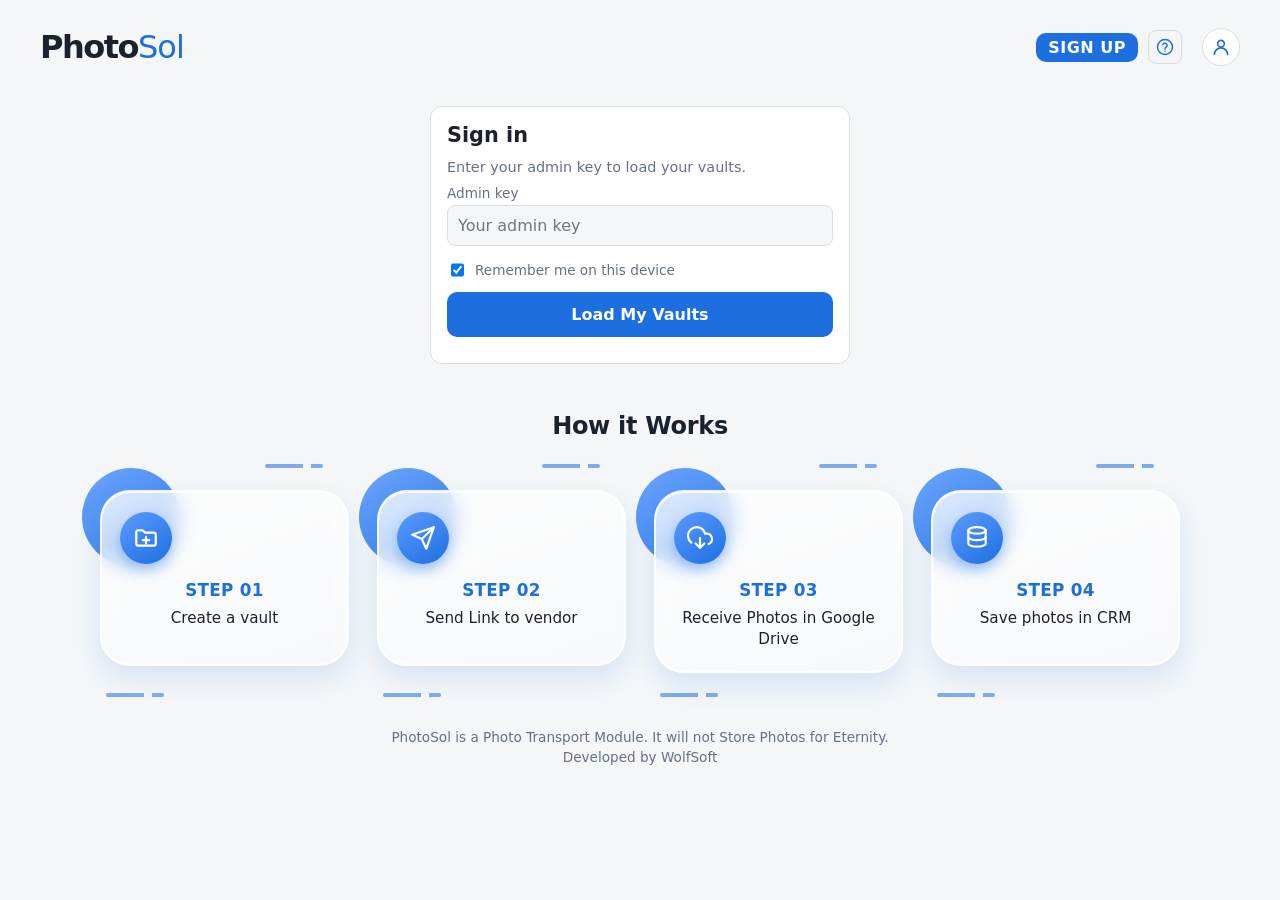
==== commit 467a00fb: "footer fix" ====
--- a/index.html
+++ b/index.html
@@ -933,7 +933,7 @@
           PhotoSol is a Photo Transport Module. It will not Store Photos for
           Eternity.
         </div>
-        <div>Developed by Taufiq Pias</div>
+        <div>Developed by WolfSoft</div>
       </footer>
     </div>
 
